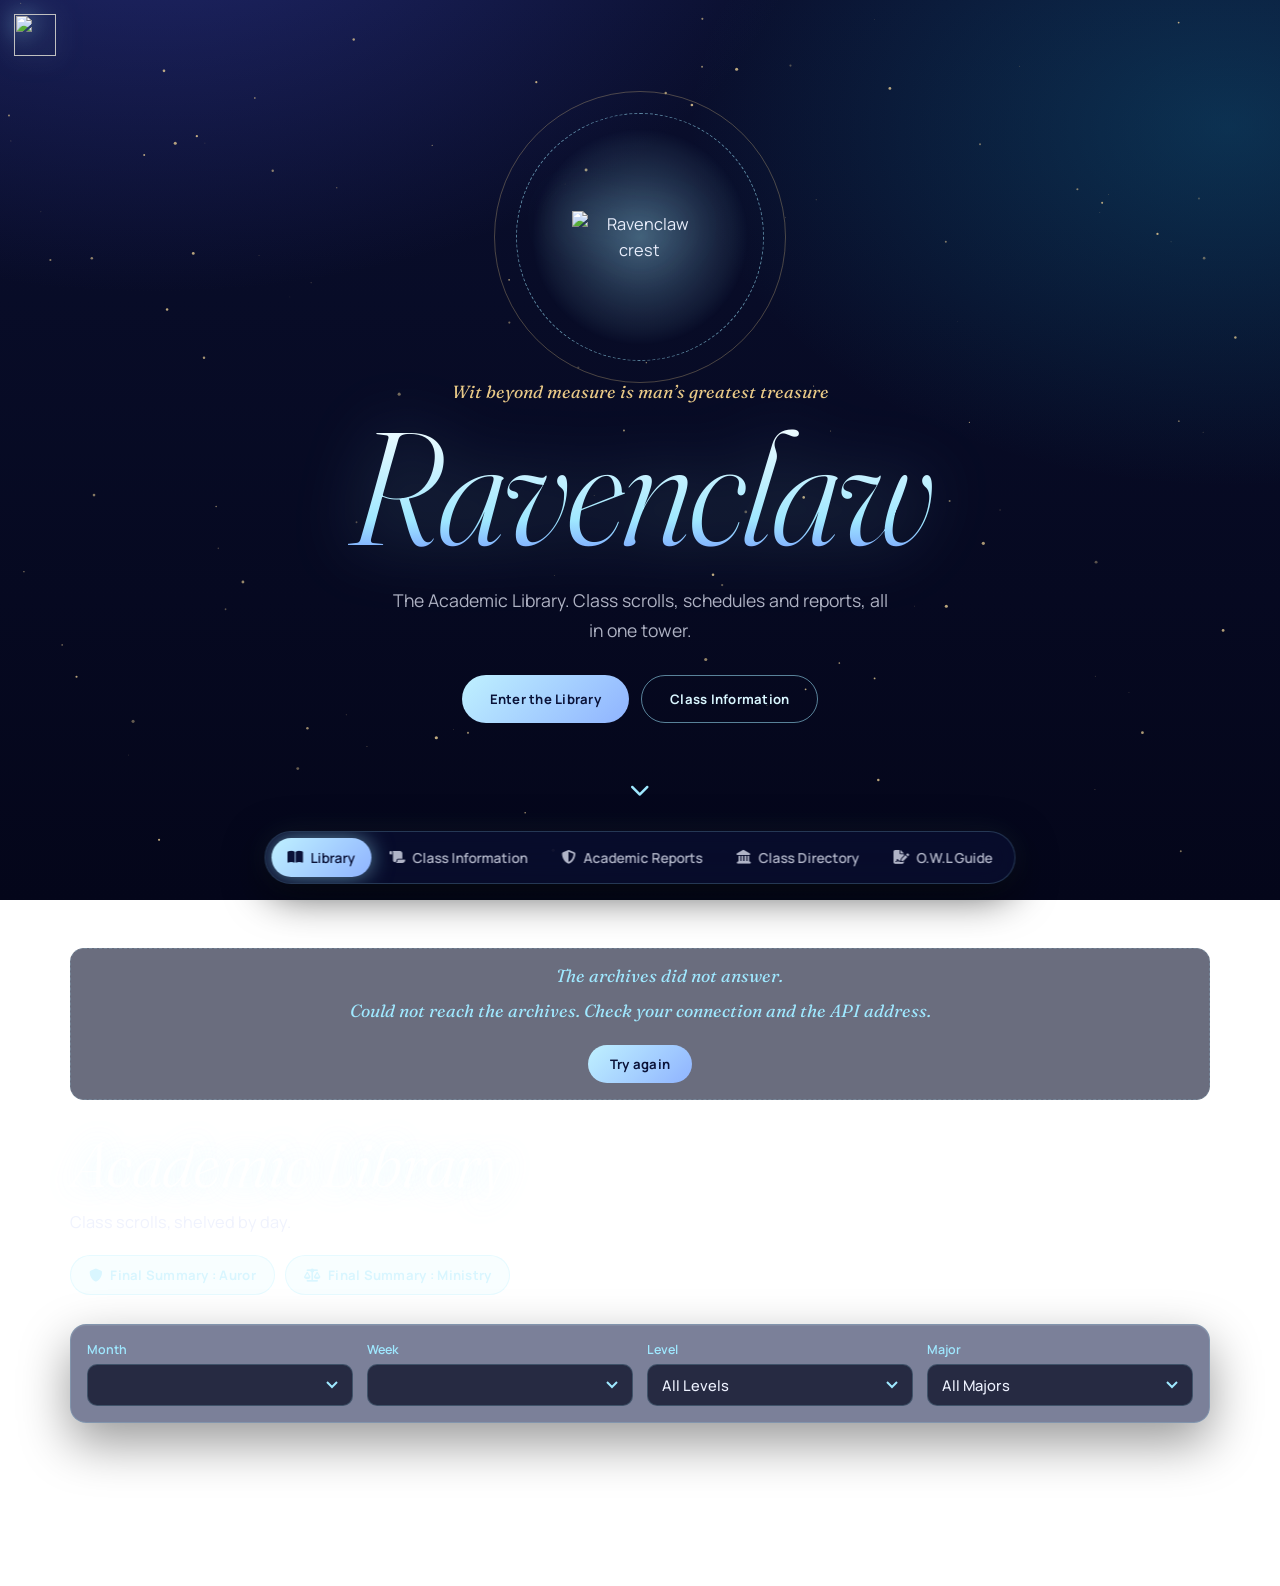
==== index.html @ c619c19a "Update index.html" ====
<!DOCTYPE html>
<html lang="en">
<head>
<meta charset="UTF-8">
<meta name="viewport" content="width=device-width, initial-scale=1.0">
<title>Library of Ravenclaw</title>
<meta name="theme-color" content="#04061a">
<meta name="description" content="Ravenclaw Library: class scrolls, schedules and reports.">
<meta property="og:title" content="House of Ravenclaw - Library">
<!-- PENGATURAN: ubah alamat API di sini saja -->
<script>window.RC_API = 'https://script.google.com/macros/s/AKfycbxINBMGGSDz7kAG4iLnKSU0fzS-g7C6Bv-JfxPbqi6_gJasm6wqLP3-kTgcNdGOKSqp7w/exec';</script>
<link rel="icon" href="https://lh3.googleusercontent.com/d/1eQXRQppRAoOD6T9FLiRMVJSaHZSZ1E-a=s64">
<link rel="preconnect" href="https://fonts.googleapis.com">
<link rel="preconnect" href="https://fonts.gstatic.com" crossorigin>
<link href="https://fonts.googleapis.com/css2?family=Fraunces:ital,opsz,wght@0,9..144,300;0,9..144,600;1,9..144,300;1,9..144,400;1,9..144,500&family=Manrope:wght@400;500;600;700&family=Barlow+Condensed:wght@500;600&display=swap" rel="stylesheet">
<link rel="stylesheet" href="https://cdnjs.cloudflare.com/ajax/libs/font-awesome/6.4.0/css/all.min.css">
<style>
:root{--bg-main:#0a1238;--bg-panel:#1b2766;--text-gold:#e9c987;--text-gold-light:#eef2ff;--text-light:rgba(233,238,252,.74);--bg-card-light:#cfd8ff;--status-normal:#e9c987;--status-replace-class:#8fb3ff;--status-assignment:#ffb35c;--status-canceled:#ff6b7f;--glow:#9fe8ff;--line:rgba(159,232,255,.2);--glass:rgba(16,24,70,.55)}
*{margin:0;padding:0;box-sizing:border-box}
html{overflow-x:clip}
body{font:400 1.02rem/1.65 Manrope,system-ui,sans-serif;color:#e9eefc;min-height:100vh;overflow-x:hidden;background:radial-gradient(1100px 700px at 12% -8%,rgba(70,80,210,.38),transparent 60%),radial-gradient(900px 600px at 96% 8%,rgba(20,150,190,.26),transparent 60%),linear-gradient(#0a0f2e,#04061a) fixed}
h1,h2,h3,h4{font-family:Fraunces,Georgia,serif;color:#fff;line-height:1.15}
:focus-visible{outline:2px solid var(--glow);outline-offset:3px}
.orb{display:none}
#stars{position:fixed;inset:0;width:100%;height:100%;z-index:0;pointer-events:none}
#sparks{position:fixed;inset:0;z-index:90;pointer-events:none}
/* dock navigasi melayang */
.hp-brand{position:fixed;top:14px;left:14px;z-index:60;display:block}
.hp-brand img{width:42px;height:42px;object-fit:contain;filter:drop-shadow(0 0 12px rgba(159,232,255,.7))}
.hp-brand span{display:none}
.nav-menu{position:fixed;left:50%;bottom:16px;transform:translateX(-50%);z-index:60;display:flex;gap:2px;padding:6px;max-width:calc(100vw - 20px);overflow-x:auto;scrollbar-width:none;border-radius:999px;background:rgba(10,16,52,.66);backdrop-filter:blur(18px);-webkit-backdrop-filter:blur(18px);border:1px solid var(--line);box-shadow:0 12px 40px rgba(0,0,0,.65),0 0 30px rgba(159,232,255,.08)}
.nav-menu::-webkit-scrollbar{display:none}
.nav-item{flex:0 0 auto;display:flex;align-items:center;gap:8px;padding:10px 16px;border:0;border-radius:999px;background:none;cursor:pointer;white-space:nowrap;font:600 .86rem Manrope,sans-serif;color:rgba(233,238,252,.75);transition:all .25s}
.nav-item:hover{color:#fff;background:rgba(159,232,255,.1)}
.nav-item.active{color:#0a1238;background:linear-gradient(135deg,#bff1ff,#8fb3ff);box-shadow:0 0 22px rgba(159,232,255,.55)}
@media(max-width:700px){.nav-item:not(.active) .nav-txt{display:none}.nav-item{padding:10px 14px}}
.main-content{position:relative;z-index:1;max-width:1180px;margin:0 auto;padding:3rem 1.25rem 8rem}
.section{display:none}
.section.active{display:block;animation:fadeIn .4s ease}
@keyframes fadeIn{from{opacity:0;transform:translateY(10px)}to{opacity:1;transform:none}}
.page-header{margin-bottom:1.8rem}
.page-header h2{font:italic 300 clamp(2.2rem,6vw,4rem) Fraunces,serif;letter-spacing:-.01em;text-shadow:0 0 30px rgba(159,232,255,.3)}
.page-sub{margin-top:.4rem;color:var(--text-light)}
.summary-actions{display:flex;gap:10px;flex-wrap:wrap;margin-top:1.2rem}
.glowing-btn,.btn-summary,.hp-btn{display:inline-flex;align-items:center;justify-content:center;gap:8px;border-radius:999px;font:700 .82rem Manrope,sans-serif;letter-spacing:.02em;text-decoration:none;cursor:pointer;transition:all .3s}
.glowing-btn{width:100%;margin-top:10px;padding:10px 18px;background:linear-gradient(135deg,#bff1ff,#8fb3ff);color:#0a1238;border:0}
.btn-summary{padding:10px 18px;background:rgba(159,232,255,.08);border:1px solid var(--line);color:#d9f6ff}
.btn-summary:hover,.hp-btn.line:hover{background:rgba(159,232,255,.2)}
.glowing-btn:hover,.btn-summary:hover,.hp-btn:hover{box-shadow:0 0 26px rgba(159,232,255,.5);transform:translateY(-2px)}
.glowing-btn:disabled{opacity:.6;cursor:wait}
/* kaca */
.filter-bar,.table-responsive,.content-box,.modal-card{background:var(--glass);backdrop-filter:blur(14px);-webkit-backdrop-filter:blur(14px);border:1px solid var(--line);border-radius:16px;box-shadow:0 20px 50px rgba(0,0,0,.4),inset 0 1px 0 rgba(255,255,255,.08)}
.filter-bar{display:flex;gap:14px;flex-wrap:wrap;padding:16px;margin-bottom:2.2rem}
.filter-group{display:flex;flex-direction:column;gap:6px;flex:1;min-width:140px}
.filter-label{font:600 .78rem Manrope,sans-serif;color:var(--glow)}
.filter-select{width:100%;padding:10px 36px 10px 14px;border-radius:10px;border:1px solid var(--line);background:rgba(4,8,30,.7) url("data:image/svg+xml,%3Csvg xmlns='http://www.w3.org/2000/svg' width='12' height='8' fill='none' stroke='%239fe8ff' stroke-width='2'%3E%3Cpath d='M1 1l5 5 5-5'/%3E%3C/svg%3E") no-repeat right 14px center;color:#eef2ff;font:500 .92rem Manrope,sans-serif;appearance:none;-webkit-appearance:none;cursor:pointer}
.filter-select:hover{border-color:var(--glow)}
.filter-select option{background:#0d1445}
/* perpustakaan: buku melayang 3D */
.shelf-group{margin-bottom:2.4rem}
.shelf-day-title{font:italic 300 clamp(2.6rem,9vw,5.4rem) Fraunces,serif;line-height:1;color:transparent;-webkit-text-stroke:1px rgba(159,232,255,.5);margin-bottom:-.15em}
.shelf-day-title i{display:none}
.shelf-row{display:flex;flex-wrap:wrap;gap:30px 44px;justify-content:center;perspective:1100px;padding:30px 10px 96px}
.wood-shelf{height:1px;background:linear-gradient(90deg,transparent,rgba(159,232,255,.6),transparent);box-shadow:0 0 26px 2px rgba(159,232,255,.25)}
.tome{position:relative;width:clamp(138px,40vw,162px);height:230px;transform-style:preserve-3d;animation:levit 5s ease-in-out infinite alternate}
.tome:nth-child(2n){animation-duration:6.2s;animation-delay:-1.7s}.tome:nth-child(3n){animation-delay:-3.2s}
@keyframes levit{to{transform:translateY(-14px)}}
.tome::after{content:'';position:absolute;left:6%;right:6%;bottom:-30px;height:16px;border-radius:50%;background:radial-gradient(ellipse,rgba(159,232,255,.5),transparent 70%);filter:blur(4px)}
.tome-in{position:absolute;inset:0;transform-style:preserve-3d;transform:rotateY(-28deg) rotateX(3deg);transition:transform .6s cubic-bezier(.2,.8,.2,1)}
.tome:hover .tome-in,.tome:focus-within .tome-in{transform:rotateY(-6deg) translateY(-8px)}
.face{position:absolute;backface-visibility:hidden}
.front{inset:0;transform:translateZ(17px);display:flex;flex-direction:column;justify-content:space-between;padding:18px 16px;border-radius:2px 8px 8px 2px;background:linear-gradient(115deg,rgba(255,255,255,.26),transparent 38%),linear-gradient(rgba(5,8,30,.28),rgba(5,8,30,.28)),var(--bg);box-shadow:inset 0 0 0 1px rgba(255,255,255,.2),0 0 40px rgba(159,232,255,.12)}
.spine{top:0;bottom:0;left:-17px;width:34px;transform:rotateY(-90deg);background:linear-gradient(rgba(5,8,30,.5),rgba(5,8,30,.5)),var(--bg);box-shadow:inset 0 14px 0 -11px #e9c987,inset 0 -14px 0 -11px #e9c987}
.back{inset:0;transform:translateZ(-17px) rotateY(180deg);background:linear-gradient(rgba(5,8,30,.6),rgba(5,8,30,.6)),var(--bg)}
.pages{top:4px;bottom:4px;right:-17px;width:34px;transform:rotateY(90deg);background:repeating-linear-gradient(0deg,#f4ecd8 0 2px,#d9cfb4 2px 3px)}
.book-icon{font-size:1.5rem;color:rgba(255,255,255,.9);text-shadow:0 2px 8px rgba(0,0,0,.5)}
.book-title{font:600 1.2rem/1.2 Fraunces,serif;color:#fff;text-shadow:0 2px 10px rgba(0,0,0,.55)}
.book-major{margin-top:6px;font:italic 400 .86rem Fraunces,serif;color:#f6e3b4}
.tome-act{position:absolute;left:50%;bottom:-66px;transform:translateX(-50%);width:100%}
.book-btn{display:flex;align-items:center;justify-content:center;gap:6px;padding:8px;border-radius:999px;border:1px solid rgba(233,201,135,.7);background:rgba(10,16,52,.7);color:#f6e3b4;font:700 .72rem Manrope,sans-serif;text-decoration:none;transition:.3s}
.book-btn:hover{background:#e9c987;color:#0a1238;box-shadow:0 0 22px rgba(233,201,135,.5)}
/* class info: papan keberangkatan peron 9¾ */
.board-head,.dep{display:grid;grid-template-columns:170px 1fr 150px 190px auto;gap:16px;align-items:center}
.board-head{padding:0 22px 8px;font:600 .8rem Manrope,sans-serif;color:var(--glow)}
.board .shelf-day-title{font:600 1.35rem 'Barlow Condensed',sans-serif;letter-spacing:.06em;color:var(--text-gold);-webkit-text-stroke:0;margin:18px 0 8px}
.dep{padding:16px 20px;margin-bottom:10px;border:1px solid var(--line);border-left:4px solid var(--st);border-radius:12px;background:linear-gradient(90deg,rgba(16,24,70,.75),rgba(10,16,48,.5));transition:all .3s}
.dep:hover{border-color:var(--st);box-shadow:0 0 30px rgba(159,232,255,.12);transform:translateX(4px)}
.dep-time{justify-self:start;padding:8px 12px;border-radius:6px;font:600 1.15rem 'Barlow Condensed',sans-serif;letter-spacing:.1em;color:#ffcf70;text-shadow:0 0 8px rgba(255,190,80,.6);background:linear-gradient(transparent 48%,rgba(0,0,0,.7) 50%,transparent 52%),#05070f;box-shadow:inset 0 0 0 1px #2a2412}
.dep-main b{display:block;font:600 1.35rem Fraunces,serif;color:#fff}
.dep-main small{color:var(--text-light)}
.dep-lvl{font:600 .78rem Manrope,sans-serif;color:#cfd8ff}
.dep-st{display:flex;align-items:center;gap:8px;font:600 .8rem Manrope,sans-serif;color:var(--st)}
.dep-st::before{content:'';width:9px;height:9px;border-radius:50%;background:var(--st);box-shadow:0 0 12px var(--st)}
.task-content{list-style:none;margin:8px 0 0;font-size:.9rem;color:rgba(233,238,252,.85)}
.task-content li{position:relative;padding-left:18px}
.task-content li::before{content:'✦';position:absolute;left:0;color:var(--text-gold)}
@media(max-width:860px){.board-head{display:none}.dep{grid-template-columns:1fr;gap:8px}}
/* rapor: amplop surat burung hantu */
.report-grid{display:grid;grid-template-columns:repeat(auto-fill,minmax(250px,1fr));gap:1.5rem}
.env{padding-top:84px;text-align:center;cursor:pointer}
.env-box{position:relative;height:168px;border-radius:8px;background:linear-gradient(#1f2f7c,#141f58);box-shadow:0 20px 40px rgba(0,0,0,.5)}
.env-letter{position:absolute;left:14px;right:14px;top:12px;bottom:14px;z-index:2;padding:14px 12px;border-radius:3px;background:linear-gradient(#fffdf5,#efe8d2);color:#1b2766;transition:transform .55s cubic-bezier(.2,.8,.2,1)}
.env-letter b{display:block;margin-bottom:10px;font:italic 500 1.05rem Fraunces,serif}
.env-letter i{display:block;height:4px;margin:7px 10px;border-radius:2px;background:rgba(27,39,102,.18)}
.env-front{position:absolute;inset:0;z-index:3;border-radius:8px;background:linear-gradient(#2a3d94,#1b2766);clip-path:polygon(0 0,50% 54%,100% 0,100% 100%,0 100%)}
.env-flap{position:absolute;left:0;right:0;top:0;height:58%;z-index:4;background:linear-gradient(#34499f,#243483);clip-path:polygon(0 0,100% 0,50% 100%);transform-origin:top;transition:transform .5s ease,z-index 0s .25s}
.env-seal{position:absolute;left:50%;top:58%;z-index:5;width:46px;height:46px;margin:-23px 0 0 -23px;display:grid;place-items:center;border-radius:50%;background:radial-gradient(circle at 35% 30%,#f6e3b4,#c8933f 60%,#8a5d1f);color:#3a2508;box-shadow:0 4px 12px rgba(0,0,0,.5);transition:all .35s}
.env:hover .env-flap,.env.open .env-flap{transform:rotateX(180deg);z-index:1}
.env:hover .env-letter,.env.open .env-letter{transform:translateY(-78px)}
.env:hover .env-seal,.env.open .env-seal{opacity:0;transform:scale(.5) rotate(25deg)}
.env-cap{margin-top:16px}
.env-cap small{display:block;font:600 .82rem Manrope,sans-serif;color:var(--text-gold)}
.env-cap b{font:italic 400 1.6rem Fraunces,serif;color:#fff}
/* direktori & panduan */
.table-responsive{overflow-x:auto;margin:1.5rem 0;-webkit-overflow-scrolling:touch}
.dir-table{width:100%;min-width:680px;border-collapse:collapse;text-align:left}
.dir-table th{padding:16px 18px;border-bottom:1px solid var(--line);white-space:nowrap;font:700 .78rem Manrope,sans-serif;color:var(--glow)}
.dir-table td{padding:14px 18px;border-bottom:1px solid rgba(159,232,255,.08);font-size:.92rem}
.dir-table tbody tr:hover{background:rgba(159,232,255,.06)}
.content-box{max-width:780px;margin:0 auto;padding:2.4rem 2.2rem;line-height:1.85;color:rgba(233,238,252,.92)}
.content-box h3{margin:2.4rem 0 .8rem;font:italic 500 1.7rem Fraunces,serif}
.content-box h3:first-child{margin-top:0}
.content-box h3:first-child+p::first-letter{float:left;padding:.04em .1em 0 0;font:italic 300 4rem/.8 Fraunces,serif;color:var(--glow)}
.content-box p{margin:.9rem 0}
.content-box ul,.content-box ol{margin:0 0 1.2rem;padding-left:1.4rem}
.content-box li{margin-bottom:.5rem}
.content-box em{color:#f6e3b4}
.content-box hr{border:0;border-top:1px dashed var(--line);margin:2rem 0}
.content-box .table-responsive{margin:1.2rem 0;box-shadow:none}
/* modal, loader, toast */
.modal-overlay{position:fixed;inset:0;z-index:1000;display:none;align-items:center;justify-content:center;padding:16px;overflow:auto;background:rgba(3,5,20,.8);backdrop-filter:blur(8px);-webkit-backdrop-filter:blur(8px)}
.modal-card{position:relative;width:100%;max-width:400px;padding:30px 26px;text-align:center;background:rgba(14,22,66,.92);box-shadow:0 0 60px rgba(159,232,255,.2);animation:fadeIn .35s ease}
.modal-card h3{margin-bottom:12px;font-size:1.6rem}
.modal-lock{margin-bottom:10px;font-size:2rem;color:var(--glow)}
.modal-note{margin-bottom:16px;font-size:.88rem;color:var(--text-light)}
.modal-input{width:100%;margin-bottom:12px;padding:11px 12px;border-radius:10px;border:1px solid var(--line);background:rgba(4,8,30,.7);color:#fff;text-align:center;font:500 16px Manrope,sans-serif}
.modal-ok{margin-bottom:8px;font-weight:700;color:#6df2b0}
.token-box{margin-bottom:12px;padding:12px;border:1px dashed var(--glow);border-radius:10px;background:rgba(159,232,255,.08);font:600 1.1rem 'Barlow Condensed',sans-serif;letter-spacing:.1em;word-break:break-all;user-select:all;color:var(--glow)}
.btn-close-modal{position:absolute;top:10px;right:12px;padding:6px;border:0;background:none;font-size:1.2rem;color:#fff;cursor:pointer}
.loading-screen{display:flex;flex-wrap:wrap;align-items:center;justify-content:center;gap:14px;margin-bottom:1.5rem;padding:16px 20px;text-align:center;border:1px dashed var(--line);border-radius:14px;background:rgba(8,12,40,.6)}
.loading-screen img{width:44px;animation:glow 2.4s ease-in-out infinite alternate}
.loading-screen p{font:italic 1.1rem Fraunces,serif;color:var(--glow)}
.load-err{flex-basis:100%;font:.8rem/1.5 monospace;word-break:break-word}
.toast{position:fixed;left:50%;bottom:88px;transform:translateX(-50%);z-index:2000;max-width:min(92vw,420px);padding:12px 18px;border:1px solid var(--line);border-radius:12px;background:#0c1448;box-shadow:0 0 30px rgba(159,232,255,.25);text-align:center}
@keyframes glow{from{filter:drop-shadow(0 0 6px rgba(159,232,255,.25))}to{filter:drop-shadow(0 0 22px rgba(159,232,255,.8))}}
/* hero */
.hp-hero{position:relative;z-index:1;min-height:100svh;display:flex;flex-direction:column;align-items:center;justify-content:center;text-align:center;padding:80px 20px 130px}
.hp-hero>*{animation:rise 1s cubic-bezier(.2,.7,.2,1) both}
.hp-hero>:nth-child(2){animation-delay:.12s}.hp-hero>:nth-child(3){animation-delay:.24s}.hp-hero>:nth-child(4){animation-delay:.36s}.hp-hero>:nth-child(5){animation-delay:.48s}
@keyframes rise{from{opacity:0;transform:translateY(26px)}to{opacity:1;transform:none}}
.halo{position:relative;display:grid;place-items:center;width:clamp(150px,28vmin,220px);aspect-ratio:1;margin-bottom:34px;border-radius:50%;background:radial-gradient(circle,rgba(159,232,255,.35),rgba(159,232,255,.06) 60%,transparent 70%)}
.halo::before,.halo::after{content:'';position:absolute;border-radius:50%}
.halo::before{inset:-14px;border:1px dashed rgba(159,232,255,.55);animation:spin 45s linear infinite}
.halo::after{inset:-36px;border:1px solid rgba(233,201,135,.3);animation:spin 70s linear infinite reverse}
@keyframes spin{to{transform:rotate(360deg)}}
.hp-crest{width:62%;filter:drop-shadow(0 0 24px rgba(159,232,255,.85))}
.hp-motto{margin-bottom:6px;font:italic 400 1.1rem Fraunces,serif;color:var(--text-gold)}
.hp-h{font-weight:300}
.hp-mega{font:italic 300 clamp(3.6rem,14vw,10rem)/1 Fraunces,serif;letter-spacing:-.02em;background:linear-gradient(#fff,#9fe8ff 70%,#6f8cff);-webkit-background-clip:text;background-clip:text;color:transparent;filter:drop-shadow(0 0 34px rgba(159,232,255,.35))}
.hp-tag{max-width:32rem;margin-top:18px;font-size:1.1rem;color:var(--text-light)}
.hp-cta{display:flex;flex-wrap:wrap;gap:12px;justify-content:center;margin-top:30px}
.hp-btn{padding:14px 28px}
.hp-btn.solid{background:linear-gradient(135deg,#bff1ff,#8fb3ff);color:#0a1238;border:0}
.hp-btn.line{background:transparent;color:#d9f6ff;border:1px solid rgba(159,232,255,.55)}
.hp-down{position:absolute;bottom:100px;font-size:20px;color:var(--glow);animation:hint 2s ease-in-out infinite!important}
@keyframes hint{0%,100%{transform:translateY(0)}50%{transform:translateY(8px)}}
.band{position:relative}.sk{display:none}
@media(prefers-reduced-motion:reduce){*{animation:none!important;transition:none!important}}
</style>
</head>
<body>
<canvas id="stars" aria-hidden="true"></canvas><canvas id="sparks" aria-hidden="true"></canvas>
<div class="orb a"></div><div class="orb b"></div>


<div id="passcode-modal" class="modal-overlay" role="dialog" aria-modal="true" aria-labelledby="modal-title">
<div class="modal-card">
<button type="button" class="btn-close-modal" onclick="closeModal()" aria-label="Close"><i class="fa-solid fa-xmark"></i></button>
<i class="fa-solid fa-lock modal-lock"></i>
<h3 id="modal-title">MAJOR</h3>

<div id="vault-view-1">
<p class="modal-note">Enter your username and 4-digit Vault Code to generate an authorization token.</p>
<input type="text" id="student-name" class="modal-input" placeholder="Your Username" autocomplete="off">
<input type="text" id="vault-code-input" class="modal-input" placeholder="4-Digit Vault Code" autocomplete="off" maxlength="4">
<button type="button" id="request-btn" class="glowing-btn" onclick="requestPasscode()"><i class="fa-solid fa-key"></i> Generate Passcode</button>
</div>

<div id="vault-view-2" style="display:none;">
<p class="modal-ok"><i class="fa-solid fa-circle-check"></i> Access Granted</p>
<p class="modal-note" style="margin-bottom:10px;">Your secured passcode:</p>
<div class="token-box" id="generated-passcode"></div>
<p class="modal-note">Copy the passcode above and paste it below to unlock.</p>
<input type="text" id="passcode-input" class="modal-input" placeholder="Paste Token Here..." autocomplete="off">
<button type="button" id="unlock-btn" class="glowing-btn" onclick="verifyPasscode()"><i class="fa-solid fa-unlock-keyhole"></i> Unlock Scroll</button>
</div>
</div>
</div>

<header class="hp-nav">
<a class="hp-brand" href="/" aria-label="House of Ravenclaw home"><img src="https://lh3.googleusercontent.com/d/1eQXRQppRAoOD6T9FLiRMVJSaHZSZ1E-a=w80" alt=""><span>HOUSE OF RAVENCLAW</span></a>
<nav class="nav-menu" aria-label="Library sections">
<button type="button" class="nav-item active" onclick="switchTab('library')"><i class="fa-solid fa-book-open"></i> <span class="nav-txt">Library</span></button>
<button type="button" class="nav-item" onclick="switchTab('classes')"><i class="fa-solid fa-scroll"></i> <span class="nav-txt">Class Information</span></button>
<button type="button" class="nav-item" onclick="switchTab('report')"><i class="fa-solid fa-shield-halved"></i> <span class="nav-txt">Academic Reports</span></button>
<button type="button" class="nav-item" onclick="switchTab('classguide')"><i class="fa-solid fa-landmark"></i> <span class="nav-txt">Class Directory</span></button>
<button type="button" class="nav-item" onclick="switchTab('owlguide')"><i class="fa-solid fa-file-signature"></i> <span class="nav-txt">O.W.L Guide</span></button>
</nav>
</header>

<div id="home-top">
<section class="hp-hero">
<span class="halo"><img class="hp-crest" src="https://lh3.googleusercontent.com/d/1itBW7VYne3TZcKNmiia7X2HxGn-LSD33=w512" alt="Ravenclaw crest"></span>
<p class="hp-motto">Wit beyond measure is man’s greatest treasure</p>
<h1 class="hp-h hp-mega">Ravenclaw</h1>
<p class="hp-tag">The Academic Library. Class scrolls, schedules and reports, all in one tower.</p>
<div class="hp-cta">
<button type="button" class="hp-btn solid" onclick="document.getElementById('lib-top').scrollIntoView({behavior:'smooth'})">Enter the Library</button>
<button type="button" class="hp-btn line" onclick="switchTab('classes')">Class Information</button>
</div>
<i class="fa-solid fa-chevron-down hp-down" aria-hidden="true"></i>
</section>
<div class="sk" aria-hidden="true"></div>
</div>
<div class="band">
<main class="main-content" id="lib-top">
<div id="loader" class="loading-screen">
<img src="https://lh3.googleusercontent.com/d/1itBW7VYne3TZcKNmiia7X2HxGn-LSD33=w128" alt="Ravenclaw crest">
<p id="loader-msg">Consulting the Archives...</p>
</div>

<!-- 1. LIBRARY -->
<section id="library" class="section active">
<div class="page-header">
<h2>Academic Library</h2>
<p class="page-sub">Class scrolls, shelved by day.</p>
<div class="summary-actions">
<button class="btn-summary" onclick="openModal('Auror')"><i class="fa-solid fa-shield"></i> Final Summary : Auror</button>
<button class="btn-summary" onclick="openModal('Ministry')"><i class="fa-solid fa-scale-balanced"></i> Final Summary : Ministry</button>
</div>
</div>
<div class="filter-bar">
<div class="filter-group"><span class="filter-label">Month</span><select id="lib-month" class="filter-select" onchange="filterLibrary()"></select></div>
<div class="filter-group"><span class="filter-label">Week</span><select id="lib-week" class="filter-select" onchange="filterLibrary()"></select></div>
<div class="filter-group"><span class="filter-label">Level</span>
<select id="lib-level" class="filter-select" onchange="filterLibrary()">
<option value="All">All Levels</option><option value="Beginner">Beginner</option><option value="Advanced">Advanced</option><option value="Extracurricular">Extracurricular</option>
</select>
</div>
<div class="filter-group"><span class="filter-label">Major</span>
<select id="lib-major" class="filter-select" onchange="filterLibrary()">
<option value="All">All Majors</option><option value="Auror">Auror</option><option value="Ministry">Ministry</option>
</select>
</div>
</div>
<div id="library-content" class="shelf-container"></div>
</section>

<section id="classes" class="section">
<div class="page-header">
<h2>Class Information</h2>
<p class="page-sub">Schedules, assignments and replacement classes.</p>
</div>
<div class="filter-bar">
<div class="filter-group"><span class="filter-label">Month</span><select id="cls-month" class="filter-select" onchange="filterClasses()"></select></div>
<div class="filter-group"><span class="filter-label">Week</span><select id="cls-week" class="filter-select" onchange="filterClasses()"></select></div>
<div class="filter-group"><span class="filter-label">Level</span>
<select id="cls-level" class="filter-select" onchange="filterClasses()">
<option value="All">All Levels</option><option value="Beginner">Beginner</option><option value="Advanced">Advanced</option><option value="Extracurricular">Extracurricular</option>
</select>
</div>
<div class="filter-group"><span class="filter-label">Major</span>
<select id="cls-major" class="filter-select" onchange="filterClasses()">
<option value="All">All Majors</option><option value="Auror">Auror</option><option value="Ministry">Ministry</option>
</select>
</div>
</div>
<div class="board-head"><span>Schedule</span><span>Subject</span><span>Level</span><span>Status</span><span></span></div><div id="classes-content" class="board"></div>
</section>

<section id="report" class="section">
<div class="page-header">
<h2>Academic Reports</h2>
<p class="page-sub">Your monthly academic scrolls.</p>
</div>
<div class="filter-bar">
<div class="filter-group"><span class="filter-label">Major</span><select id="rep-major" class="filter-select" onchange="filterReport()"></select></div>
<div class="filter-group"><span class="filter-label">Month</span><select id="rep-month" class="filter-select" onchange="filterReport()"></select></div>
<div class="filter-group"><span class="filter-label">Year</span><select id="rep-year" class="filter-select" onchange="filterReport()"></select></div>
</div>
<div id="report-content" class="report-grid"></div>
</section>

<section id="classguide" class="section">
<div class="page-header">
<h2>Class Directory</h2>
<p class="page-sub">Professors, classrooms, rules and deadlines.</p>
</div>
<div class="filter-bar">
<div class="filter-group"><span class="filter-label">Level</span><select id="gui-level" class="filter-select" onchange="filterClassGuide()"></select></div>
<div class="filter-group"><span class="filter-label">Subject</span><select id="gui-sub" class="filter-select" onchange="filterClassGuide()"></select></div>
</div>
<div class="table-responsive">
<table class="dir-table">
<thead><tr><th>Level</th><th>Subject</th><th>Professor</th><th style="text-align:center;">Class Room</th><th style="text-align:center;">Rules / Links</th><th>Late Tolerance</th><th>Final Deadline</th></tr></thead>
<tbody id="classguide-content"></tbody>
</table>
</div>
</section>

<section id="owlguide" class="section">
<div class="page-header">
<h2>O.W.L. Guide</h2>
<p class="page-sub">Panduan Ordinary Wizarding Level: peraturan, syarat, dan ketentuan ujian.</p>
</div>

<div class="content-box">
<h3>Tentang</h3>
<p><em>Ordinary Wizarding Level</em> adalah ujian kenaikan kelas yang ada di Hogwarts. <em>Ordinary Wizarding Level</em> biasanya dilakukan setiap satu bulan sekali, tepatnya pada akhir atau awal bulan baru. Ujian ini perlu diikuti oleh seluruh murid yang berada di bangku kelas 1 sampai dengan bangku kelas 6.</p>
<p>Apabila murid tidak mengikuti <em>Ordinary Wizarding Level</em>, maka murid yang bersangkutan tidak dapat naik ke kelas yang lebih tinggi. Oleh karena itu, pastikan kamu telah memahami seluruh ketentuan dan mempersiapkan kebutuhan yang diperlukan sebelum mengikuti ujian.</p>
<p>Bentuk soal yang terdapat dalam <em>Ordinary Wizarding Level</em> terdiri dari:</p>
<ul>
<li>Soal pilihan ganda yang dikerjakan sesuai dengan ketentuan kelas masing-masing.</li>
<li>Soal <em>essay</em> bagi murid yang mengambil peminatan.</li>
</ul>

<hr>

<h3>Peralatan Pendukung</h3>
<p>Sebelum kamu benar-benar mengikuti <em>Ordinary Wizarding Level</em>, mohon perhatikan dan siapkan beberapa kebutuhan pendukung berikut:</p>
<ul>
<li><em>Student Points</em>;</li>
<li>Tanda pengenal atau <em>Student ID Card</em>;</li>
<li>Perangkat yang digunakan untuk mengerjakan ujian;</li>
<li>Sinyal yang stabil;</li>
<li>Kuota internet yang mencukupi;</li>
<li>Baterai perangkat yang mencukupi;</li>
<li>Fisik dan mental;</li>
<li>Niat;</li>
<li>Fokus;</li>
<li>Dan kebutuhan pendukung lainnya.</li>
</ul>
<p>Pastikan seluruh kebutuhan tersebut telah disiapkan sebelum sesi ujian dimulai. Kendala yang disebabkan oleh kelalaian peserta, seperti kehabisan baterai atau tidak sengaja menutup lembar ujian, menjadi tanggung jawab peserta.</p>

<hr>

<h3>Waktu Pelaksanaan</h3>
<p><em>Ordinary Wizarding Level</em> akan diadakan dalam <strong>4 sesi</strong>. Kamu dibebaskan untuk memilih sesi mana pun, asal hanya mengikuti ujian <strong>satu kali</strong>.</p>
<p>Berikut adalah jadwal waktu 4 sesi <em>Ordinary Wizarding Level</em> yang dimaksud:</p>
<ol>
<li><strong>Sesi 1</strong> diadakan pukul 11:55 GMT +7.</li>
<li><strong>Sesi 2</strong> diadakan pukul 18:55 GMT +7.</li>
<li><strong>Sesi 3</strong> diadakan pukul 11:55 GMT +7.</li>
<li><strong>Sesi 4</strong> diadakan pukul 18:55 GMT +7.</li>
</ol>
<p>Setiap sesi memiliki waktu persiapan selama <strong>15 menit</strong> sebelum soal ujian diberikan. Waktu tersebut digunakan untuk melakukan pengumpulan <em>Student ID Card</em>, pemeriksaan peserta, masuk ke ruang ujian, serta pemberian arahan dan instruksi dari panitia.</p>
<p>Pada sekitar menit ke-10 atau ke-11, panitia akan mulai memberikan arahan dan instruksi. Kemudian, soal beserta kata sandi akan di-<em>drop</em> pada <strong>menit ke-15</strong>.</p>
<p>Setelah soal di-<em>drop</em>, peserta diberikan <strong>waktu toleransi selama 5 menit untuk membuka soal</strong>. Waktu toleransi tersebut dapat digunakan untuk membuka tautan, mengisi identitas, memasukkan kata sandi, dan mempersiapkan lembar ujian.</p>
<p><strong>Waktu toleransi 5 menit bukan merupakan tambahan waktu pengerjaan. Waktu pengerjaan baru mulai dihitung setelah kamu menekan tombol <em>Start</em>.</strong></p>

<hr>

<h3>Pembayaran</h3>
<p><em>Ordinary Wizarding Level</em> tidak diadakan secara cuma-cuma. Kamu perlu membayar <em>Student Points</em> yang kamu miliki kepada pihak bank sekolah sesuai dengan ketentuan berikut apabila ingin mengikuti <em>Ordinary Wizarding Level</em>:</p>
<ul>
<li>Kelas 1: 120 <em>Student Points</em>.</li>
<li>Kelas 2: 180 <em>Student Points</em>.</li>
<li>Kelas 3: 220 <em>Student Points</em>.</li>
<li>Kelas 4: 280 <em>Student Points</em>.</li>
<li>Kelas 5: 330 <em>Student Points</em>.</li>
<li>Kelas 6: 400 <em>Student Points</em>.</li>
<li>Setiap peminatan: 50 <em>Student Points</em>.</li>
</ul>
<p>Pembayaran <em>Student Points</em> dapat dilakukan kepada pihak asrama masing-masing karena pihak asrama yang akan menyetorkan keseluruhan <em>Student Points</em> murid asramanya kepada pihak bank sekolah.</p>
<p><strong>Khusus murid Ravenclaw</strong>, pembayaran <em>Student Points</em> dilakukan dengan ketentuan sebagai berikut:</p>
<ol>
<li>Pembayaran dibuka pada <strong>hari Rabu di pekan tenang</strong>.</li>
<li>Isi formulir <strong>bit.ly/PD-RV</strong> pada bagian <strong>Student Point Report</strong>.</li>
<li><em>Drop</em> bukti pengisian pada wadah yang telah disediakan.</li>
<li>Pengisian dan pengumpulan bukti dilakukan paling lambat <strong>hari Sabtu pukul 23.59 pada pekan tenang</strong>.</li>
</ol>
<p>Pastikan pembayaran dilakukan sesuai dengan waktu yang telah ditentukan agar data pembayaran dapat dicatat dan disetorkan oleh pihak asrama.</p>

<hr>

<h3>Lokasi & Alur Pelaksanaan</h3>
<p>Tahapan untuk mengikuti <em>Ordinary Wizarding Level</em> adalah sebagai berikut:</p>
<p><strong>1. <em>Follow</em> akun ujian</strong><br>
Silakan <em>follow</em> akun X <strong>@AH_Ujian</strong> untuk memperoleh informasi mengenai pelaksanaan dan sesi <em>Ordinary Wizarding Level</em>.</p>
<p><strong>2. Hadir pada sesi yang dipilih</strong><br>
Pastikan kamu telah siap sebelum sesi yang dipilih dimulai. Kamu hanya diperbolehkan mengikuti satu sesi.</p>
<p><strong>3. <em>Drop Student ID Card</em></strong><br>
Setelah sesi dimulai, panitia akan memberikan arahan mengenai pengumpulan <em>Student ID Card</em>. Segera lakukan <em>drop</em> tanda pengenal sesuai dengan instruksi yang diberikan.<br>
Waktu pengumpulan tanda pengenal adalah <strong>15 menit sejak sesi dimulai</strong>. Apabila terlambat mengumpulkan tanda pengenal, kamu tidak dapat masuk ke dalam ruang ujian.</p>
<p><strong>4. Tunggu undangan ke ruang ujian</strong><br>
Setelah melakukan <em>drop Student ID Card</em>, tunggu hingga panitia memeriksa data dan mengundang kamu ke dalam ruang ujian melalui <em>group direct message</em>.</p>
<p><strong>5. Perhatikan arahan panitia</strong><br>
Setelah berada di ruang ujian, perhatikan seluruh arahan dan instruksi yang diberikan oleh panitia.</p>
<p><strong>6. Terima soal dan kata sandi</strong><br>
Pada menit ke-15, panitia akan memberikan tautan soal Google Form beserta kata sandi yang diperlukan untuk mengakses lembar ujian.</p>
<p><strong>7. Buka soal</strong><br>
Setelah soal diberikan, kamu memiliki waktu toleransi selama <strong>5 menit</strong> untuk membuka tautan dan mempersiapkan lembar ujian. Gunakan waktu tersebut untuk membuka soal, mengisi identitas, dan memasukkan kata sandi. Serta siapkan penghitung waktu.</p>
<p><strong>8. Kerjakan soal sesuai ketentuan kelas</strong><br>
Kerjakan soal yang wajib dikerjakan sesuai dengan tingkat kelas kamu. Kamu tidak perlu mengerjakan soal yang tidak diwajibkan.</p>
<p><strong>9. Selesaikan dan periksa jawaban</strong><br>
Pastikan seluruh soal yang wajib telah dikerjakan. Bagi murid yang mengambil peminatan, kerjakan pula soal <em>essay</em> sesuai dengan ketentuan.</p>
<p><strong>10. Kirim jawaban</strong><br>
Setelah seluruh jawaban selesai diperiksa, tekan <strong>Submit My Answers</strong>.<br>
Disarankan untuk tidak menunggu hingga batas waktu berakhir. Usahakan jawaban telah dikirim dengan waktu cadangan untuk mengantisipasi kemungkinan kendala teknis.</p>
<p><strong>11. Konfirmasi kepada panitia</strong><br>
Setelah melakukan <em>submit</em>, tanyakan kepada panitia apakah jawaban kamu telah diterima.<br>
Apabila sudah dikonfirmasi, kamu diperbolehkan meninggalkan ruang ujian (<em>left group</em>).</p>

<hr>

<h3>Jumlah Soal</h3>
<p>Jumlah soal yang terdapat dalam <em>Ordinary Wizarding Level</em> adalah <strong>33 soal pilihan ganda</strong> dan soal <em>essay</em> sesuai dengan peminatan yang diambil.</p>
<p>Namun, kamu hanya perlu mengerjakan soal sesuai dengan ketentuan kelas masing-masing.</p>

<div class="table-responsive">
<table class="dir-table">
<thead>
<tr>
<th>Kelas</th>
<th>Ketentuan Soal</th>
<th style="text-align: right;">Total</th>
</tr>
</thead>
<tbody>
<tr>
<td>1</td>
<td>Seluruh mata pelajaran nomor 1 dan 2 + soal <em>Quidditch</em> nomor 1, 2, dan 3</td>
<td style="text-align: right;">15</td>
</tr>
<tr>
<td>2</td>
<td>Seluruh mata pelajaran nomor 1, 2, dan 3 + soal <em>Quidditch</em> nomor 1 dan 2</td>
<td style="text-align: right;">20</td>
</tr>
<tr>
<td>3</td>
<td>Seluruh mata pelajaran nomor 1, 2, 3, dan 4 + soal <em>Quidditch</em> nomor 1</td>
<td style="text-align: right;">25</td>
</tr>
<tr>
<td>4</td>
<td>Seluruh mata pelajaran nomor 1, 2, 3, 4, dan 5</td>
<td style="text-align: right;">30</td>
</tr>
<tr>
<td>5</td>
<td>Seluruh mata pelajaran nomor 1, 2, 3, 4, dan 5 + 1 soal <em>essay</em></td>
<td style="text-align: right;">31</td>
</tr>
<tr>
<td>6</td>
<td>Seluruh mata pelajaran nomor 1, 2, 3, 4, dan 5 + 2 soal <em>essay</em></td>
<td style="text-align: right;">32</td>
</tr>
</tbody>
</table>
</div>

<p>Apabila mengambil peminatan, jumlah soal <em>essay</em> yang perlu dikerjakan menyesuaikan dengan jumlah peminatan yang diambil.</p>
<p><strong>Kerjakan hanya soal yang diwajibkan untuk kelas kamu.</strong></p>

<hr>

<h3>Waktu Pengerjaan</h3>
<p>Waktu pengerjaan <em>Ordinary Wizarding Level</em> mulai dihitung setelah kamu menekan tombol <strong>Start</strong>.</p>
<p>Ketentuan durasi pengerjaan berdasarkan kelas adalah:</p>

<div class="table-responsive">
<table class="dir-table">
<thead>
<tr>
<th>Kelas</th>
<th style="text-align: right;">Durasi (Menit)</th>
</tr>
</thead>
<tbody>
<tr><td>1</td><td style="text-align: right;">30</td></tr>
<tr><td>2</td><td style="text-align: right;">40</td></tr>
<tr><td>3</td><td style="text-align: right;">50</td></tr>
<tr><td>4</td><td style="text-align: right;">60</td></tr>
<tr><td>5</td><td style="text-align: right;">70</td></tr>
<tr><td>6</td><td style="text-align: right;">85</td></tr>
</tbody>
</table>
</div>

<p>Apabila mengambil peminatan, kamu akan mendapatkan waktu pengerjaan tambahan dengan ketentuan:</p>

<div class="table-responsive">
<table class="dir-table">
<thead>
<tr>
<th>Jumlah Peminatan</th>
<th style="text-align: right;">Durasi Tambahan (Menit)</th>
</tr>
</thead>
<tbody>
<tr><td>1</td><td style="text-align: right;">5</td></tr>
<tr><td>2</td><td style="text-align: right;">10</td></tr>
<tr><td>3</td><td style="text-align: right;">15</td></tr>
</tbody>
</table>
</div>

<p>Sebagai contoh, murid kelas 4 yang mengambil dua peminatan akan memperoleh waktu pengerjaan selama <strong>70 menit</strong>.</p>
<p><strong>Perlu diperhatikan:</strong> waktu toleransi 5 menit untuk membuka soal tidak termasuk ke dalam durasi pengerjaan di atas. Durasi pengerjaan baru berjalan setelah kamu menekan <strong>Start</strong>.</p>

<hr>

<h3>Ketentuan Tambahan</h3>
<ul>
<li>Apabila kamu akan memakai <strong>Velvet Key</strong>, harap melampirkan bukti kepemilikan sertifikat secara bersamaan saat melakukan pengumpulan <em>Student ID Card</em>.</li>
<li>Murid kelas 5 dan 6 yang mengambil peminatan harap menghubungi panitia bertugas melalui akun ujian untuk meminta <em>essay</em> setelah selesai melaksanakan ujian pilihan ganda.</li>
<li>Dilarang mengerjakan <em>Ordinary Wizarding Level</em> lebih dari satu kali tanpa mendapatkan izin dari panitia ujian.</li>
<li>Apabila terjadi <em>error</em> pada soal atau sistem ujian, segera laporkan kepada panitia melalui <em>direct message</em>. <strong>Jangan langsung mengulang ujian.</strong></li>
<li>Apabila masalah terjadi karena kesalahan atau kelalaian peserta, peserta tidak diperbolehkan mengulang ujian.</li>
<li>Permasalahan yang berasal dari pihak peserta meliputi:
<ul>
<li>Habisnya baterai ponsel atau komputer;</li>
<li>Tidak sengaja menutup lembar soal;</li>
<li>Kendala pada perangkat yang digunakan;</li>
<li>Dan hal lain yang disebabkan oleh kelalaian peserta.</li>
</ul>
</li>
<li>Dilarang mengerjakan <em>Ordinary Wizarding Level</em> milik orang lain.</li>
<li>Dilarang menyebarkan soal ujian kepada orang lain.</li>
<li>Dilarang menyebarkan jawaban ujian kepada orang lain.</li>
<li>Dilarang memberikan bantuan kepada peserta lain dengan cara yang melanggar ketentuan ujian.</li>
<li>Setiap pelanggaran yang berhubungan dengan ujian kenaikan kelas akan mendapatkan sanksi sesuai dengan bobot pelanggaran.</li>
</ul>
<p>Peserta yang mengerjakan <em>Ordinary Wizarding Level</em> lebih dari satu kali tanpa sepengetahuan atau izin panitia dapat dinyatakan <strong>tidak lulus</strong> dan dikenakan penarikan sebesar <strong>50% dari total <em>Student Points</em></strong>.</p>

<hr>

<p style="font-style: italic; opacity: 0.6; font-size: 0.8rem; text-align: left;">Source of Information<br>This guide has been adapted and compiled from the information provided on the official school website.</p>

</div>
</section>
</main>
</div>

<script>
let db = {};
let currentTargetSummary = "";
let currentSummaryLink = "";
let currentSummaryMonth = "";
let expectedToken = "";

const baseSchedule = [
{ level: 'Beginner', major: 'Auror', subject: 'Charm', prof: 'Prof. Euredian Edenknight', day: 'Monday', time: '19.45-20.45' },
{ level: 'Advanced', major: 'Auror', subject: 'Charm', prof: 'Prof. Souta Aoki', day: 'Monday', time: '19.45-20.45' },
{ level: 'Beginner', major: 'Auror', subject: 'Potion', prof: 'Prof. Yasmine Dunford', day: 'Tuesday', time: '18.25-19.25' },
{ level: 'Advanced', major: 'Auror', subject: 'Potion', prof: 'Prof. Benedictus Gaunt', day: 'Tuesday', time: '18.25-19.25' },
{ level: 'Beginner', major: 'Auror', subject: 'Arithmancy', prof: 'Prof. Sasleigha Alvéron', day: 'Thursday', time: '18.25-19.25' },
{ level: 'Advanced', major: 'Auror', subject: 'Arithmancy', prof: 'Prof. Luna Everard', day: 'Thursday', time: '18.25-19.25' },
{ level: 'Beginner', major: 'Auror', subject: 'Transfiguration', prof: 'Prof. Eufrasia Edenknight', day: 'Friday', time: '18.25-19.25' },
{ level: 'Advanced', major: 'Auror', subject: 'Transfiguration', prof: 'Ms. Hasie Hastari', day: 'Friday', time: '18.25-19.25' },
{ level: 'Beginner', major: 'Auror', subject: 'Defence Against the Dark Arts', prof: 'Ms. Lucelia Moonverly', day: 'Saturday', time: '18.25-19.25' },
{ level: 'Advanced', major: 'Auror', subject: 'Defence Against the Dark Arts', prof: 'Prof. Arghamount Clark', day: 'Saturday', time: '18.25-19.25' },
{ level: 'Beginner', major: 'Auror', subject: 'Herbology', prof: 'Prof. Madelief Goossens', day: 'Saturday', time: '19.45-20.45' },
{ level: 'Advanced', major: 'Auror', subject: 'Herbology', prof: 'Chief Christian Grey', day: 'Saturday', time: '19.45-20.45' },
{ level: 'Beginner', major: 'Ministry', subject: 'Astronomy', prof: 'Prof. Noah Dacre', day: 'Monday', time: '18.25-19.25' },
{ level: 'Advanced', major: 'Ministry', subject: 'Astronomy', prof: 'Prof. Aodhan Wynndale', day: 'Monday', time: '18.25-19.25' },
{ level: 'Beginner', major: 'Ministry', subject: 'Divination', prof: 'Prof. Hyacinth Hargreaves', day: 'Tuesday', time: '19.45-20.45' },
{ level: 'Advanced', major: 'Ministry', subject: 'Divination', prof: 'Prof. Heron Forthwood', day: 'Tuesday', time: '19.45-20.45' },
{ level: 'Beginner', major: 'Ministry', subject: 'Care of Magical Creatures', prof: 'Mr. Timothy Gallio', day: 'Wednesday', time: '18.25-19.25' },
{ level: 'Advanced', major: 'Ministry', subject: 'Care of Magical Creatures', prof: 'Prof. Cathalina Adler', day: 'Wednesday', time: '18.25-19.25' },
{ level: 'Beginner', major: 'Ministry', subject: 'Ancient Rune', prof: 'Prof. Takahashi Kairi', day: 'Wednesday', time: '19.45-20.45' },
{ level: 'Advanced', major: 'Ministry', subject: 'Ancient Rune', prof: 'Prof. Elara Moonverly', day: 'Wednesday', time: '19.45-20.45' },
{ level: 'Beginner', major: 'Ministry', subject: 'Muggle Studies', prof: 'Prof. Eight Rutherford', day: 'Thursday', time: '19.45-20.45' },
{ level: 'Advanced', major: 'Ministry', subject: 'Muggle Studies', prof: 'Prof. Eight Rutherford', day: 'Thursday', time: '19.45-20.45' },
{ level: 'Beginner', major: 'Ministry', subject: 'History of Magic', prof: 'Prof. Ianthe Atreides', day: 'Friday', time: '19.45-20.45' },
{ level: 'Advanced', major: 'Ministry', subject: 'History of Magic', prof: 'Prof. Alyssa Solnicki', day: 'Friday', time: '19.45-20.45' },
{ level: 'Extracurricular', major: 'Extracurricular', subject: 'Quidditch', prof: 'Prof. Kairo Everleight', day: 'Sunday', time: '15.00-16.00' }
];

function getStatusInfo(statusText) {
let s = (statusText || "Scheduled (Normal)").trim();
if (s === "") s = "Scheduled (Normal)";
let color = 'var(--text-gold)';
let icon = 'fa-square-check';
let formattedText = s;
let lowerS = s.toLowerCase();
if (lowerS.includes('canceled') || lowerS.includes('free class')) { color = 'var(--status-canceled)'; icon = 'fa-xmark-circle'; formattedText = 'Canceled (Free Class)'; }
else if (lowerS.includes('assignment') || lowerS.includes('tugas')) { color = 'var(--status-assignment)'; icon = 'fa-pen-to-square'; formattedText = 'Replacement Assignment'; }
else if (lowerS.includes('replacement class') || lowerS.includes('ganti')) { color = 'var(--status-replace-class)'; icon = 'fa-clock-rotate-left'; formattedText = 'Replacement Class'; }
else { color = 'var(--status-normal)'; icon = 'fa-square-check'; formattedText = 'Scheduled (Normal)'; }
return { color, icon, formattedText };
}

function isQuidditchWeek(weekStr) {
let w = weekStr.toLowerCase();
return w.includes('1') || w.includes('one') || w.includes('first') || w.includes('2') || w.includes('two') || w.includes('second');
}
function openModal(major) {
if (!liveLoaded) { alert("The archives are still syncing. Try again in a moment."); return; }
const fMonth = document.getElementById('lib-month').value;
if (fMonth === "All") {
alert("Please select a specific Month from the filter first to access the Final Summary.");
return;
}

const summaryRecord = db.finalSummaries.slice(1).find(row =>
row[0] && row[1] &&
row[0].trim().toLowerCase() === fMonth.toLowerCase() &&
row[1].trim().toLowerCase() === major.toLowerCase()
);

if (!summaryRecord) {
alert(`No Final Summary available for ${major} in ${fMonth}.`);
return;
}

const status = (summaryRecord[3] || "").trim().toLowerCase();
if (status !== "approved" && status !== "acc") {
alert(`The Final Summary for ${major} in ${fMonth} is currently: ${summaryRecord[3] || 'Pending'}.`);
return;
}

currentSummaryLink = summaryRecord[2].trim();
currentTargetSummary = major;
currentSummaryMonth = fMonth;

expectedToken = (summaryRecord[5] || "").trim();

document.getElementById('modal-title').innerText = `MAJOR: ${major.toUpperCase()}`;
document.getElementById('student-name').value = "";
document.getElementById('vault-code-input').value = "";
document.getElementById('passcode-input').value = "";
document.getElementById('vault-view-1').style.display = "block";
document.getElementById('vault-view-2').style.display = "none";
document.getElementById('passcode-modal').style.display = "flex";
document.getElementById('student-name').focus();
}

function closeModal() { document.getElementById('passcode-modal').style.display = "none"; }

function requestPasscode() {
const studentName = document.getElementById('student-name').value.trim();
const vaultCode = document.getElementById('vault-code-input').value.trim();

if (!studentName) { alert("Please enter your Username."); return; }
if (!vaultCode) { alert("Please enter your 4-Digit Vault Code."); return; }

const isValidVault = db.masterData.slice(1).some(row => {
return row[1] && row[1].toString().trim() === vaultCode;
});

if (!isValidVault) {
alert("Invalid Vault Code! Please check your 4-digit vault code.");
return;
}

const btn = document.getElementById('request-btn');
btn.innerHTML = '<i class="fa-solid fa-spinner fa-spin"></i> Generating...';
btn.disabled = true;

callApi('logAccess', { name: studentName, major: currentTargetSummary, month: currentSummaryMonth, status: "Token Requested (Vault: " + vaultCode + ")" })
.then(function(res) {
if (!res || !res.success) throw new Error((res && res.error) || 'The request could not be recorded.');
btn.innerHTML = '<i class="fa-solid fa-key"></i> Generate Passcode';
btn.disabled = false;
document.getElementById('vault-view-1').style.display = "none";
document.getElementById('generated-passcode').innerText = expectedToken;
document.getElementById('vault-view-2').style.display = "block";
document.getElementById('passcode-input').focus();
})
.catch(function(err) {
btn.innerHTML = '<i class="fa-solid fa-key"></i> Generate Passcode';
btn.disabled = false;
alert('Could not record your request: ' + (err && err.message ? err.message : err));
});
}

function verifyPasscode() {
const inputVal = document.getElementById('passcode-input').value.trim();
const btn = document.getElementById('unlock-btn');

if (!inputVal) { alert("Please paste the authorization token."); return; }

let isSuccess = false;
if (expectedToken !== "" && inputVal === expectedToken) { isSuccess = true; }

if (isSuccess) {
btn.innerHTML = '<i class="fa-solid fa-spinner fa-spin"></i> Unlocking...';
setTimeout(() => {
window.open(currentSummaryLink, '_blank');
closeModal();
btn.innerHTML = '<i class="fa-solid fa-unlock-keyhole"></i> Unlock Scroll';
}, 800);
} else {
alert("Invalid Token! Please copy the exact passcode provided above.");
document.getElementById('passcode-input').value = "";
document.getElementById('passcode-input').focus();
}
}

function getMajor(subjectStr) {
let s = subjectStr.toLowerCase();
if (s.includes('charm') || s.includes('potion') || s.includes('arithmancy') || s.includes('transfiguration') || s.includes('defence') || s.includes('dark arts') || s.includes('herbolog')) return 'Auror';
if (s.includes('astronomy') || s.includes('divination') || s.includes('care of magical') || s.includes('ancient rune') || s.includes('muggle') || s.includes('history of magic')) return 'Ministry';
if (s.includes('quidditch') || s.includes('ekstra') || s.includes('extra')) return 'Extracurricular';
return 'Other';
}

function getLevel(subjectStr) {
let s = subjectStr.toLowerCase();
if (s.includes('advanced')) return 'Advanced';
if (s.includes('beginner')) return 'Beginner';
if (s.includes('quidditch') || s.includes('ekstra') || s.includes('extra')) return 'Extracurricular';
return 'All';
}

function getDaySchedule(subjectStr) {
let s = subjectStr.toLowerCase();
if (s.includes('charm') || s.includes('astronomy')) return 'Monday';
if (s.includes('potion') || s.includes('divination')) return 'Tuesday';
if (s.includes('care of magical') || s.includes('ancient rune')) return 'Wednesday';
if (s.includes('arithmancy') || s.includes('muggle')) return 'Thursday';
if (s.includes('transfiguration') || s.includes('history of magic')) return 'Friday';
if (s.includes('defence') || s.includes('dark arts') || s.includes('herbolog')) return 'Saturday';
if (s.includes('quidditch')) return 'Sunday';
return 'Unscheduled';
}

function getBookCoverStyle(subjectStr) {
let s = subjectStr.toLowerCase();
let icon = 'fa-book';
let bg = 'linear-gradient(135deg, var(--bg-panel), var(--bg-main))';
if (s.includes('charm')) { icon = 'fa-wand-magic-sparkles'; bg = 'linear-gradient(135deg, #b71540, #0c2461)'; }
else if (s.includes('potion')) { icon = 'fa-flask'; bg = 'linear-gradient(135deg, #079992, #0a3d62)'; }
else if (s.includes('arithmancy')) { icon = 'fa-calculator'; bg = 'linear-gradient(135deg, #3c6382, #0a3d62)'; }
else if (s.includes('transfiguration')) { icon = 'fa-cat'; bg = 'linear-gradient(135deg, #e58e26, #b71540)'; }
else if (s.includes('defence') || s.includes('dark')) { icon = 'fa-khanda'; bg = 'linear-gradient(135deg, #303952, #1e272e)'; }
else if (s.includes('herbolog')) { icon = 'fa-leaf'; bg = 'linear-gradient(135deg, #78e08f, #079992)'; }
else if (s.includes('astronomy')) { icon = 'fa-meteor'; bg = 'linear-gradient(135deg, #1e3799, #0c2461)'; }
else if (s.includes('divination')) { icon = 'fa-eye'; bg = 'linear-gradient(135deg, #82ccdd, #60a3bc)'; }
else if (s.includes('care of magical')) { icon = 'fa-dragon'; bg = 'linear-gradient(135deg, #fa983a, #e55039)'; }
else if (s.includes('ancient rune')) { icon = 'fa-gem'; bg = 'linear-gradient(135deg, #b8e994, #78e08f)'; }
else if (s.includes('muggle')) { icon = 'fa-car'; bg = 'linear-gradient(135deg, #f8c291, #e55039)'; }
else if (s.includes('history')) { icon = 'fa-hourglass-half'; bg = 'linear-gradient(135deg, #fad390, #e58e26)'; }
else if (s.includes('quidditch')) { icon = 'fa-broom'; bg = 'linear-gradient(135deg, #f6b93b, #e55039)'; }
return { icon, bg };
}
function extractLinkAndName(rawText) {
if (!rawText) return { name: "", url: "" };
let text = rawText.toString().trim();

// Regex untuk mencocokkan URL dengan/tanpa http, www, domain (x.com, twitter.com, t.me, dll), atau @username
let urlRegex = /(https?:\/\/[^\s]+|www\.[^\s]+|(?:[a-zA-Z0-9-]+\.)+(?:com|org|net|edu|gov|io|me|co|ly|app|site|online|tech|xyz|info)(?:\/[^\s]*)?|@[a-zA-Z0-9_]+)/gi;
let matches = text.match(urlRegex);

if (matches && matches.length > 0) {
let rawUrl = matches[0];
let hrefUrl = rawUrl;
if (rawUrl.startsWith('@')) {
hrefUrl = 'https://x.com/' + rawUrl.substring(1);
} else if (!hrefUrl.startsWith('http://') && !hrefUrl.startsWith('https://')) {
hrefUrl = 'https://' + hrefUrl;
}

let name = text.replace(rawUrl, '').trim();
name = name.replace(/^[-–—:\s]+|[-–—:\s]+$/g, '').trim();
if (!name) name = rawUrl;
return { name: name, url: hrefUrl };
}

return { name: text, url: "" };
}

function extractAndRenderButton(text, btnLabel, iconClass, extraStyle = "") {
if (!text) return '';
let extracted = extractLinkAndName(text);
if (extracted.url) {
return `<a href="${extracted.url}" target="_blank" class="glowing-btn" style="${extraStyle}" onclick="event.stopPropagation();"><i class="fa-solid ${iconClass}"></i> ${btnLabel}</a>`;
}
return `<span style="font-size:0.85rem; color:var(--text-gold-light); opacity:0.6; font-style:italic;">${extracted.name}</span>`;
}

function formatTaskContent(text) {
if (!text) return '';
let urlRegex = /(https?:\/\/[^\s]+|www\.[^\s]+|(?:[a-zA-Z0-9-]+\.)+(?:com|org|net|edu|gov|io|me|co|ly)(?:\/[^\s]*)?)/gi;
let linkedText = text.toString().replace(urlRegex, function(url) {
let href = url.startsWith('http') ? url : 'https://' + url;
return `<a href="${href}" target="_blank" style="color: var(--status-replace-class); text-decoration: none; border-bottom: 1px dashed var(--status-replace-class); font-weight: 500; transition: 0.3s;">[Open Link <i class="fa-solid fa-arrow-up-right-from-square" style="font-size:0.7rem;"></i>]</a>`;
});
return `<ul class="task-content"><li>${linkedText}</li></ul>`;
}

function autoSelectCurrentDateFilters() {
const today = new Date();
const currentMonth = today.toLocaleString('en-US', { month: 'long' });
const weekNum = Math.ceil(today.getDate() / 7);
const weekSynonyms = [weekNum.toString(), `week ${weekNum}`, `${weekNum} week`];

['lib-month', 'cls-month'].forEach(id => {
const sel = document.getElementById(id);
if(sel) { for(let opt of sel.options) { if(opt.value.toLowerCase().includes(currentMonth.toLowerCase())) { sel.value = opt.value; break; } } }
});
['lib-week', 'cls-week'].forEach(id => {
const sel = document.getElementById(id);
if(sel) { for(let opt of sel.options) { let text = opt.value.toLowerCase(); if(weekSynonyms.some(syn => text.includes(syn))) { sel.value = opt.value; break; } } }
});
}

function switchTab(tabId) {
document.querySelectorAll('.nav-item').forEach(el => el.classList.remove('active'));
document.querySelectorAll('.section').forEach(el => el.classList.remove('active'));
document.querySelectorAll(`[onclick="switchTab('${tabId}')"]`).forEach(el => el.classList.add('active'));
document.getElementById(tabId).classList.add('active');
window.scrollTo({ top: 0 });
document.getElementById('home-top').style.display = tabId === 'library' ? '' : 'none';
}

function getCombinedUnique(data1, col1, data2, col2) {
let s = new Set();
data1.forEach(r => { if(r[col1]) s.add(r[col1].trim()); });
data2.forEach(r => { if(r[col2]) s.add(r[col2].trim()); });
return Array.from(s).filter(Boolean);
}

function populateStaticDropdown(selectId, arr) {
const select = document.getElementById(selectId);
if(!select) return;
select.innerHTML = `<option value="All">All ${selectId.includes('month')?'Months':'Weeks'}</option>`;
arr.forEach(val => { select.innerHTML += `<option value="${val}">${val}</option>`; });
}

function populateDropdown(data, colIndex, selectId, defaultText) {
const select = document.getElementById(selectId);
if(!select) return;
let uniqueValues = new Set();
data.forEach(row => { if(row[colIndex]) uniqueValues.add(row[colIndex].trim()); });
select.innerHTML = `<option value="All">${defaultText}</option>`;
Array.from(uniqueValues).filter(Boolean).forEach(val => { select.innerHTML += `<option value="${val}">${val}</option>`; });
}

function toast(msg) {
const t = document.createElement('div');
t.className = 'toast'; t.setAttribute('role', 'alert'); t.textContent = String(msg);
document.body.appendChild(t);
setTimeout(function() { t.remove(); }, 4500);
}
window.alert = toast;

function showLoadError(msg) {
const l = document.getElementById('loader');
l.style.display = 'flex';
l.innerHTML = '<img src="https://lh3.googleusercontent.com/d/1itBW7VYne3TZcKNmiia7X2HxGn-LSD33=w256" alt=""><p>The archives did not answer.</p><p class="load-err"></p><button type="button" class="glowing-btn" style="width:auto;padding:10px 22px;" onclick="location.reload()">Try again</button>';
l.querySelector('.load-err').textContent = String(msg || 'Unknown error');
}
const CACHE_KEY = 'rc:library:v1';
const FILTER_IDS = ['lib-month', 'lib-week', 'lib-level', 'lib-major', 'cls-month', 'cls-week', 'cls-level', 'cls-major', 'rep-major', 'rep-month', 'rep-year', 'gui-level', 'gui-sub'];
let liveLoaded = false;
let applied = false;

async function callApi(action, params) {
const qs = new URLSearchParams(Object.assign({ action: action }, params || {})).toString();
const ctl = new AbortController();
const timer = setTimeout(function() { ctl.abort(); }, 30000);
let res;
try { res = await fetch(window.RC_API + '?' + qs, { signal: ctl.signal }); }
catch (e) { throw new Error(e && e.name === 'AbortError' ? 'The archives took too long to answer.' : 'Could not reach the archives. Check your connection and the API address.'); }
finally { clearTimeout(timer); }
if (!res.ok) throw new Error('The API answered with status ' + res.status + '.');
const text = await res.text();
try { return JSON.parse(text); }
catch (e) { throw new Error('The API did not return data. In Apps Script, deploy the web app with "Execute as: Me" and "Who has access: Anyone".'); }
}

// Vault codes and passcodes never go into persistent storage
function slim(d) {
const c = Object.assign({}, d);
c.masterData = [(d.masterData || [])[0] || ['ID', 'Vault Code']];
c.finalSummaries = (d.finalSummaries || []).map(function(r) { const x = r.slice(); x[5] = ''; return x; });
return c;
}

function applyData(d) {
const keep = {};
if (applied) FILTER_IDS.forEach(function(id) { keep[id] = document.getElementById(id).value; });
db = d;
let allMonths = getCombinedUnique(db.library.slice(1), 1, db.classes.slice(1), 0);
let allWeeks = getCombinedUnique(db.library.slice(1), 2, db.classes.slice(1), 1);
populateStaticDropdown('lib-month', allMonths);
populateStaticDropdown('cls-month', allMonths);
populateStaticDropdown('lib-week', allWeeks);
populateStaticDropdown('cls-week', allWeeks);
populateDropdown(db.report.slice(1), 2, 'rep-major', 'All Majors');
populateDropdown(db.report.slice(1), 0, 'rep-month', 'All Months');
populateDropdown(db.report.slice(1), 1, 'rep-year', 'All Years');
populateDropdown(db.classGuide.slice(1), 0, 'gui-level', 'All Levels');
populateDropdown(db.classGuide.slice(1), 1, 'gui-sub', 'All Subjects');
if (applied) {
FILTER_IDS.forEach(function(id) {
const el = document.getElementById(id);
if (keep[id] && Array.from(el.options).some(function(o) { return o.value === keep[id]; })) el.value = keep[id];
});
} else { autoSelectCurrentDateFilters(); }
applied = true;
filterLibrary();
filterClasses();
filterReport();
filterClassGuide();
}

window.onload = () => {
let cached = false;
try {
const c = localStorage.getItem(CACHE_KEY);
if (c) { applyData(JSON.parse(c)); cached = true; document.getElementById('loader-msg').textContent = 'Syncing the latest scrolls...'; }
} catch (e) { applied = false; try { localStorage.removeItem(CACHE_KEY); } catch (e2) {} }

setTimeout(function() {
const m = document.getElementById('loader-msg');
if (m && !liveLoaded && document.getElementById('loader').style.display !== 'none') m.textContent = 'Still consulting the archives... the sheets are slow to answer.';
}, 15000);

callApi('getAllDatabase').then(function(res) {
if (!res || !res.success) throw new Error((res && res.error) || 'Unknown error from the archives.');
applyData(res);
liveLoaded = true;
document.getElementById('loader').style.display = 'none';
try { localStorage.setItem(CACHE_KEY, JSON.stringify(slim(res))); } catch (e) {}
}).catch(function(err) {
const msg = err && err.message ? err.message : String(err);
if (cached) { document.getElementById('loader').style.display = 'none'; alert('Could not refresh the archives. Showing the last saved scrolls. (' + msg + ')'); }
else showLoadError(msg);
});
};

function resetLibraryFilters() {
['lib-month', 'lib-week', 'lib-level', 'lib-major'].forEach(function(id) { document.getElementById(id).value = 'All'; });
filterLibrary();
}

function filterLibrary() {
if (!db.library) return;
const fMonth = document.getElementById('lib-month').value;
const fWeek = document.getElementById('lib-week').value;
const fLevel = document.getElementById('lib-level').value;
const fMajor = document.getElementById('lib-major').value;
const container = document.getElementById('library-content');

let filtered = db.library.slice(1).filter(row => {
let subjectVal = row[5] || "";
let itemMajor = getMajor(subjectVal);
let itemLevel = getLevel(subjectVal);
let matchMonth = (fMonth === "All" || row[1].trim() === fMonth);
let matchWeek = (fWeek === "All" || row[2].trim() === fWeek);
let matchLevel = (fLevel === "All" || itemLevel === fLevel);
let matchMajor = (fMajor === "All" || itemMajor === fMajor);
return matchMonth && matchWeek && matchLevel && matchMajor;
});

if(filtered.length === 0) {
container.innerHTML = '<p style="text-align:center; margin-top:20px; font-style:italic;">No scrolls match these filters (' + (db.library.length - 1) + ' scrolls loaded in total).</p><p style="text-align:center; margin-top:16px;"><button type="button" class="hp-btn line" onclick="resetLibraryFilters()">Show all scrolls</button></p>';
return;
}

let html = ``;
const daysOrderList = ['Monday', 'Tuesday', 'Wednesday', 'Thursday', 'Friday', 'Saturday', 'Sunday', 'Unscheduled'];

daysOrderList.forEach(day => {
let booksForDay = filtered.filter(row => getDaySchedule(row[5] || "") === day);
if (booksForDay.length > 0) {
html += `<div class="shelf-group"><div class="shelf-day-title"><i class="fa-regular fa-calendar-days"></i> ${day}</div><div class="shelf-row">`;
booksForDay.forEach(row => {
let subjectStr = row[5] || "Unknown";
let style = getBookCoverStyle(subjectStr);
let rawText = (row[4] || "").toString().trim();
let extracted = extractLinkAndName(rawText);
let linkBtn = extracted.url ? `<a href="${extracted.url}" target="_blank" class="book-btn" onclick="event.stopPropagation();"><i class="fa-solid fa-book-open-reader"></i> Read The Book</a>` : `<span style="font-size:0.7rem; color: rgba(255,255,255,0.5);">Unavailable</span>`;

html += `<div class="tome" style="--bg:${style.bg}"><div class="tome-in"><div class="face front"><i class="fa-solid ${style.icon} book-icon"></i><div><div class="book-title">${subjectStr}</div><div class="book-major">${getMajor(subjectStr)}</div></div></div><div class="face spine"></div><div class="face back"></div><div class="face pages"></div></div><div class="tome-act">${linkBtn}</div></div>`;
});
html += `</div><div class="wood-shelf"></div></div>`;
}
});

container.innerHTML = html;
}

function filterClasses() {
if (!db.library) return;
const fMonth = document.getElementById('cls-month').value;
const fWeek = document.getElementById('cls-week').value;
const fLevel = document.getElementById('cls-level').value;
const fMajor = document.getElementById('cls-major').value;
const container = document.getElementById('classes-content');

if(fMonth === "All" || fWeek === "All") {
container.innerHTML = '<p style="text-align:center; font-style:italic; width:100%; grid-column: 1 / -1; color: var(--text-gold);">Please select a specific Month and Week to view active duties.</p>';
return;
}

let html = ``;
let classesRendered = 0;
const daysOrderList = ['Monday', 'Tuesday', 'Wednesday', 'Thursday', 'Friday', 'Saturday', 'Sunday', 'Unscheduled'];

daysOrderList.forEach(day => {
let classesForDay = baseSchedule.filter(base => {
if(base.day !== day) return false;

if(base.subject === 'Quidditch' && fWeek !== "All" && !isQuidditchWeek(fWeek)) return false;

if(fLevel !== "All" && base.level !== fLevel) return false;
if(fMajor !== "All" && base.major !== fMajor) return false;
return true;
});

if (classesForDay.length > 0) {
let dayHtml = ``;

classesForDay.forEach(base => {
let sheetOverride = null;

if(fMonth !== "All" && fWeek !== "All" && db.classes) {
sheetOverride = db.classes.slice(1).find(row => {
return row[0] && row[1] &&
row[0].trim().toLowerCase() === fMonth.toLowerCase() &&
row[1].trim().toLowerCase() === fWeek.toLowerCase() &&
(row[3]||"").toLowerCase().includes(base.subject.toLowerCase()) &&
(row[2]||"").toLowerCase().includes(base.level.toLowerCase());
});
}

let statusRaw = sheetOverride && sheetOverride[4] ? sheetOverride[4] : "Scheduled (Normal)";
let deadlineRaw = sheetOverride && sheetOverride[5] ? sheetOverride[5] : `${base.day},${base.time}`;
let taskRaw = sheetOverride ? sheetOverride[6] : "";
let linkRaw = sheetOverride ? sheetOverride[7] : "";

let status = getStatusInfo(statusRaw);
let linkBtn = extractAndRenderButton(linkRaw, "Open Detail", "fa-wand-magic-sparkles", "width: auto; padding: 6px 12px; font-size:0.75rem;");
let taskHtml = taskRaw ? formatTaskContent(taskRaw) : "";

dayHtml += `<div class="dep" style="--st:${status.color}"><div class="dep-time">${deadlineRaw}</div><div class="dep-main"><b>${base.subject}</b><small><i class="fa-solid fa-user-tie"></i> ${base.prof}</small>${taskHtml}</div><div class="dep-lvl">${base.level} ${base.major}</div><div class="dep-st"><i class="fa-solid ${status.icon}"></i> ${status.formattedText}</div><div>${linkBtn}</div></div>`;
classesRendered++;
});

if (dayHtml !== ``) {
html += `<div style="grid-column: 1 / -1; margin-top: 15px;"><div class="shelf-day-title"><i class="fa-regular fa-calendar-days"></i> ${day}</div></div>`;
html += dayHtml;
}
}
});

if(classesRendered === 0) {
container.innerHTML = '<p style="text-align:center; font-style:italic; width:100%; grid-column: 1 / -1; color: var(--text-gold);">No active tasks found for these filters.</p>';
} else {
container.innerHTML = html;
}
}

function filterReport() {
if (!db.library) return;
const fMaj = document.getElementById('rep-major').value;
const fMon = document.getElementById('rep-month').value;
const fYr = document.getElementById('rep-year').value;
const container = document.getElementById('report-content');

let filtered = db.report.slice(1).filter(row => {
return (fMaj === "All" || (row[2] || "").trim() === fMaj) &&
(fMon === "All" || (row[0] || "").trim() === fMon) &&
(fYr === "All" || (row[1] || "").trim() === fYr);
});

if(filtered.length === 0) { container.innerHTML = '<p style="text-align:center; font-style:italic; width:100%;">No reports found.</p>'; return; }

container.innerHTML = '';
filtered.forEach(row => {
let reportMonth = (row[0] || "").trim();
let reportYear = (row[1] || "").trim();
let reportMajor = (row[2] || "").trim();
let linkBtn = extractAndRenderButton(row[3], "Open report", "fa-envelope-open-text", "padding: 10px;");

container.innerHTML += `<div class="env" onclick="this.classList.toggle('open')"><div class="env-box"><div class="env-letter"><b>Academic Report</b><i></i><i></i><i></i></div><div class="env-front"></div><div class="env-flap"></div><div class="env-seal"><i class="fa-solid fa-feather-pointed"></i></div></div><div class="env-cap"><small>${reportMajor}</small><b>${reportMonth} ${reportYear}</b></div>${linkBtn}</div>`;
});
}

function filterClassGuide() {
if (!db.library) return;
const fLvl = document.getElementById('gui-level').value;
const fSub = document.getElementById('gui-sub').value;
const container = document.getElementById('classguide-content');

let filtered = db.classGuide.slice(1).filter(row => {
return (fLvl === "All" || row[0].trim() === fLvl) &&
(fSub === "All" || row[1].trim() === fSub);
});
if(filtered.length === 0) { container.innerHTML = '<tr><td colspan="7" style="text-align:center; font-style:italic;">No guide found.</td></tr>'; return; }

container.innerHTML = '';
filtered.forEach(row => {
let classRoomBtn = extractAndRenderButton(row[3], "Enter Class", "fa-door-open", "padding: 6px 12px; width: auto; font-size: 0.75rem;");
let rulesBtn = extractAndRenderButton(row[4], "View Rules", "fa-scroll", "padding: 6px 12px; width: auto; font-size: 0.75rem; background: rgba(224, 181, 143, 0.1); border: 1px solid var(--text-gold); color: var(--text-gold) !important; box-shadow: none; text-shadow: none;");

let profRaw = (row[2] || "").trim();
let profData = extractLinkAndName(profRaw);
let profHtml = "";

if (profData.url) {
profHtml = `<a href="${profData.url}" target="_blank" style="color: var(--text-gold); text-decoration: none; font-weight: 600; border-bottom: 1px dashed var(--text-gold); white-space: nowrap; display: inline-flex; align-items: center; gap: 6px; transition: 0.3s;" onclick="event.stopPropagation();"><i class="fa-solid fa-user-tie"></i> ${profData.name}</a>`;
} else {
profHtml = `<span style="font-weight: 600; color: var(--text-gold-light); white-space: nowrap; display: inline-flex; align-items: center; gap: 6px;"><i class="fa-solid fa-user-tie" style="color:var(--text-gold);"></i> ${profData.name || profRaw}</span>`;
}

container.innerHTML += `
<tr>
<td style="font-weight: 600; color: var(--text-gold-light); white-space: nowrap;">${row[0] || ""}</td>
<td style="color: var(--text-gold); font-size: 1.1rem; font-family:'Cinzel'; letter-spacing: 0.5px; white-space: nowrap;">${row[1] || ""}</td>
<td style="white-space: nowrap;">${profHtml}</td>
<td style="text-align:center; white-space: nowrap;">${classRoomBtn}</td>
<td style="text-align:center; white-space: nowrap;">${rulesBtn}</td>
<td style="color: var(--bg-card-light); font-size: 0.85rem; white-space: nowrap;"><i class="fa-solid fa-clock-rotate-left" style="color:var(--text-gold); margin-right:5px;"></i> ${row[5] || ""}</td>
<td style="color: var(--bg-card-light); font-size: 0.85rem; white-space: nowrap;"><i class="fa-regular fa-calendar-xmark" style="color:var(--text-gold); margin-right:5px;"></i> ${row[6] || ""}</td>
</tr>`;
});
}
(function() {
const c = document.getElementById('stars');
if (!c || matchMedia('(prefers-reduced-motion: reduce)').matches) return;
const x = c.getContext('2d'); let S = [], w, h;
function fit() { w = c.width = innerWidth; h = c.height = innerHeight; S = [];
for (let i = 0, n = Math.min(110, Math.round(w * h / 9000)); i < n; i++) S.push({ x: Math.random() * w, y: Math.random() * h, r: Math.random() * 1.3 + .3, p: Math.random() * 6.28, s: .4 + Math.random() * 1.2 }); }
function draw(t) { x.clearRect(0, 0, w, h);
S.forEach(o => { x.fillStyle = 'rgba(224,198,143,' + (.25 + .6 * Math.abs(Math.sin(o.p + t / 1000 * o.s))).toFixed(2) + ')'; x.beginPath(); x.arc(o.x, o.y, o.r, 0, 6.283); x.fill(); });
requestAnimationFrame(draw); }
fit(); addEventListener('resize', fit); requestAnimationFrame(draw);
})();
</script>
<script>
(()=>{if(matchMedia('(prefers-reduced-motion:reduce)').matches)return;const c=document.getElementById('sparks'),x=c.getContext('2d');let W,H,P=[];
const rs=()=>{W=c.width=innerWidth;H=c.height=innerHeight};rs();addEventListener('resize',rs);
addEventListener('pointermove',e=>{for(let i=0;i<3;i++)P.push({x:e.clientX,y:e.clientY,vx:(Math.random()-.5)*1.4,vy:Math.random()*1.2+.3,l:1,s:Math.random()*2+1,h:Math.random()<.5?190:42})},{passive:true});
(function f(){x.clearRect(0,0,W,H);P=P.filter(p=>p.l>0);for(const p of P){p.x+=p.vx;p.y+=p.vy;p.vy+=.03;p.l-=.02;x.globalAlpha=p.l;x.fillStyle='hsl('+p.h+',90%,75%)';x.shadowColor=x.fillStyle;x.shadowBlur=10;x.beginPath();x.arc(p.x,p.y,p.s*p.l,0,7);x.fill()}requestAnimationFrame(f)})()})();
</script>
</body>
</html>
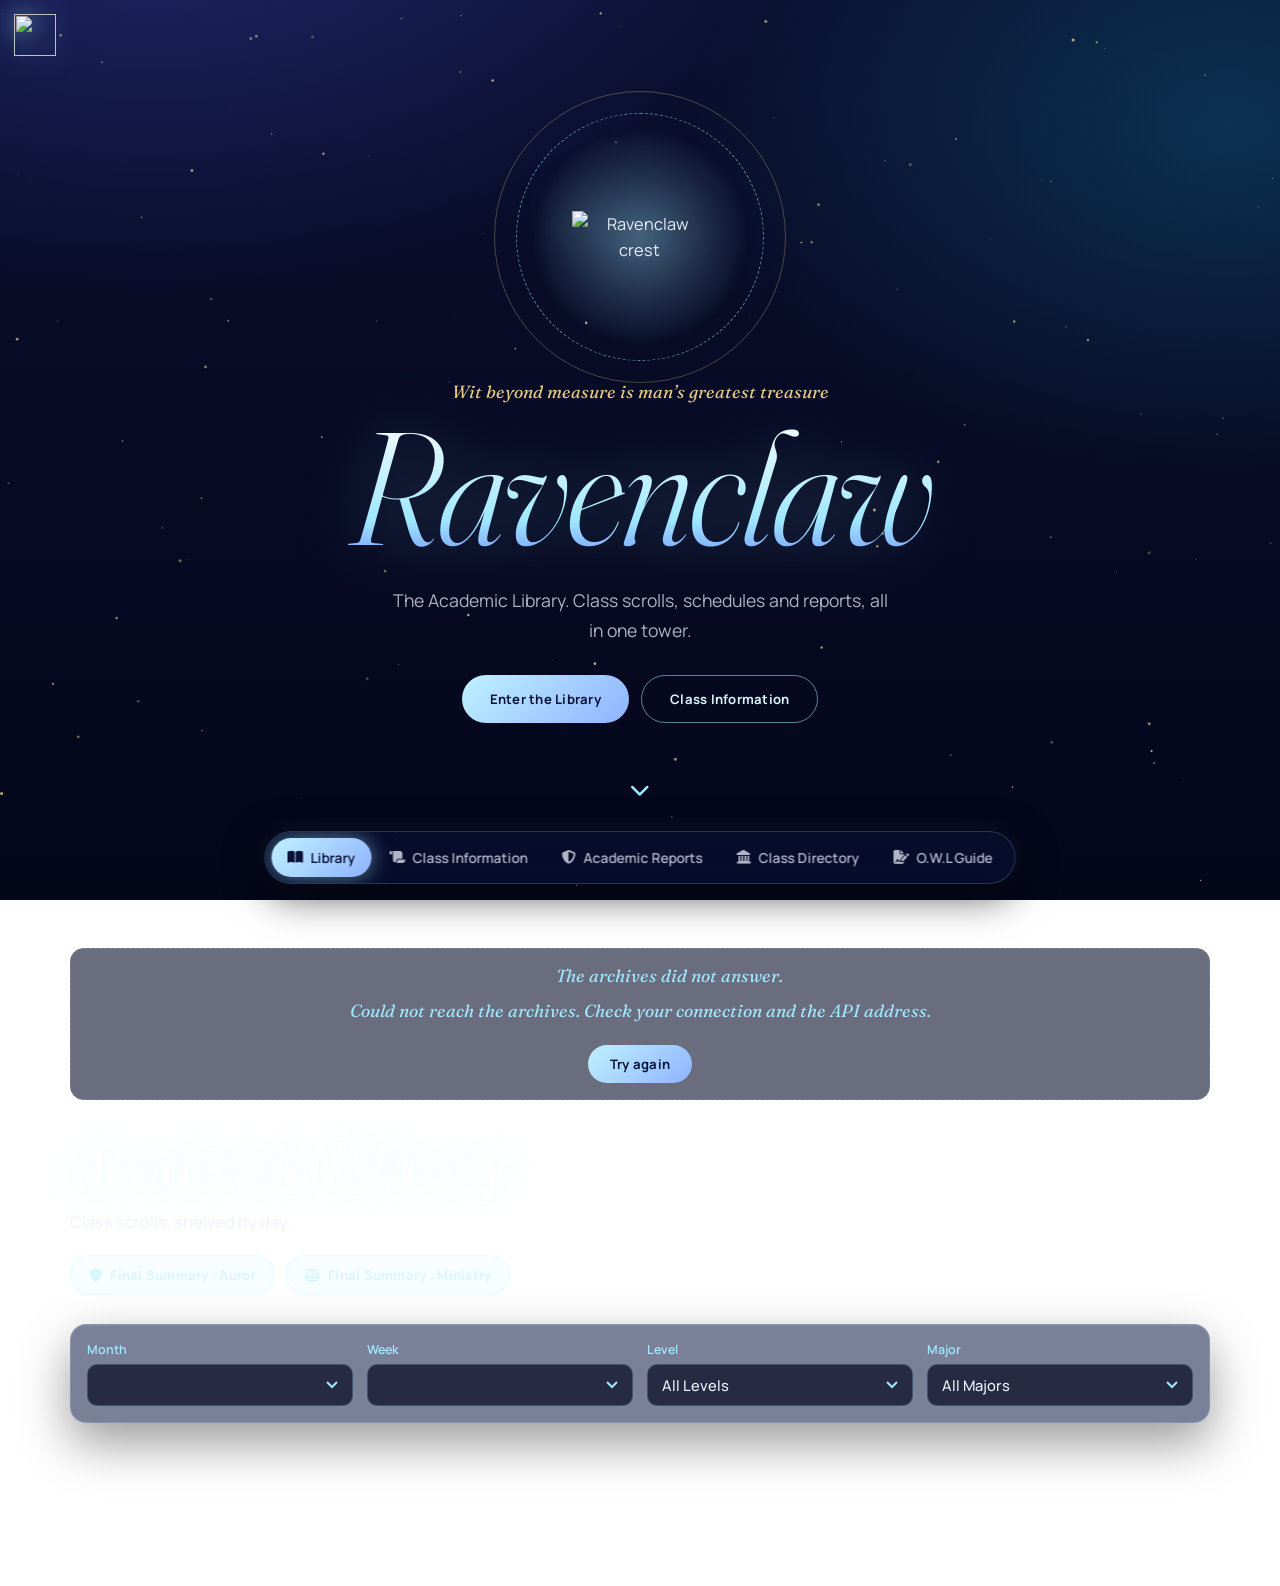
==== commit 0b3f6f70: "Enhance tome and wz animations and HTML structure Refactor styles and animations for tome and wz ele" ====
--- a/index.html
+++ b/index.html
@@ -63,7 +63,7 @@
 .shelf-row{display:flex;flex-wrap:wrap;gap:30px 44px;justify-content:center;perspective:1100px;padding:30px 10px 96px}
 .wood-shelf{height:1px;background:linear-gradient(90deg,transparent,rgba(159,232,255,.6),transparent);box-shadow:0 0 26px 2px rgba(159,232,255,.25)}
 .tome{position:relative;width:clamp(138px,40vw,162px);height:230px;transform-style:preserve-3d;animation:levit 5s ease-in-out infinite alternate}
-.tome:nth-child(2n){animation-duration:6.2s;animation-delay:-1.7s}.tome:nth-child(3n){animation-delay:-3.2s}
+
 @keyframes levit{to{transform:translateY(-14px)}}
 .tome::after{content:'';position:absolute;left:6%;right:6%;bottom:-30px;height:16px;border-radius:50%;background:radial-gradient(ellipse,rgba(159,232,255,.5),transparent 70%);filter:blur(4px)}
 .tome-in{position:absolute;inset:0;transform-style:preserve-3d;transform:rotateY(-28deg) rotateX(3deg);transition:transform .6s cubic-bezier(.2,.8,.2,1)}
@@ -166,6 +166,61 @@
 @keyframes hint{0%,100%{transform:translateY(0)}50%{transform:translateY(8px)}}
 .band{position:relative}.sk{display:none}
 @media(prefers-reduced-motion:reduce){*{animation:none!important;transition:none!important}}
+
+/* ===== v3: lebih hidup ===== */
+@keyframes enter{from{opacity:0;translate:0 70px;rotate:7deg;scale:.85}}
+.shelf-row{gap:60px 36px;padding:34px 10px 70px;perspective:1300px}
+.tome{--w:158px;--h:232px;--tilt:-2deg;width:calc(var(--w)*var(--s,1));height:calc(var(--h)*var(--s,1));margin:0 8px;cursor:pointer;animation:enter .9s cubic-bezier(.2,.9,.3,1.2) backwards,levit 5.5s ease-in-out infinite alternate;animation-delay:calc(var(--i,0)*60ms),calc(var(--i,0)*-900ms)}
+.tome:nth-child(3n+1){--w:150px;--h:222px;--tilt:-4deg}.tome:nth-child(3n+2){--w:166px;--h:248px;--tilt:3deg}.tome:nth-child(3n){--w:156px;--h:212px;--tilt:-1.5deg}
+@keyframes levit{from{transform:translateY(0) rotate(var(--tilt))}to{transform:translateY(-16px) rotate(calc(var(--tilt)*-1.3))}}
+.tome-in{transform:rotateY(-32deg) rotateX(4deg)}
+.tome:nth-child(2n) .tome-in{transform:rotateY(-20deg) rotateX(4deg)}
+.tome.open .tome-in,.tome:focus-within .tome-in{transform:translateX(34px) rotateY(-14deg) rotateX(6deg)}
+.cover{position:absolute;inset:0;transform-style:preserve-3d;transform-origin:left center;transform:translateZ(17px);transition:transform .8s cubic-bezier(.3,.9,.3,1.1)}
+.tome.open .cover{transform:translateZ(17px) rotateY(-128deg)}
+@media(hover:hover){.tome:hover .tome-in{transform:translateX(34px) rotateY(-14deg) rotateX(6deg)}.tome:hover .cover{transform:translateZ(17px) rotateY(-128deg)}}
+.cov-out{inset:0;display:flex;flex-direction:column;justify-content:space-between;padding:18px 16px;border-radius:2px 8px 8px 2px;background:linear-gradient(115deg,rgba(255,255,255,.28),transparent 38%),linear-gradient(rgba(5,8,30,.28),rgba(5,8,30,.28)),var(--bg);box-shadow:inset 0 0 0 1px rgba(255,255,255,.22),0 0 40px rgba(159,232,255,.12)}
+.cov-in{inset:0;transform:rotateY(180deg);border-radius:8px 2px 2px 8px;background:linear-gradient(rgba(5,8,30,.55),rgba(5,8,30,.55)),var(--bg)}
+.leaf{top:4px;bottom:4px;left:3px;right:2px;transform:translateZ(13px);display:flex;flex-direction:column;align-items:center;justify-content:center;gap:10px;padding:14px;text-align:center;border-radius:2px 5px 5px 2px;background:repeating-linear-gradient(0deg,rgba(27,39,102,.07) 0 1px,transparent 1px 22px),linear-gradient(#fffdf5,#efe8d2);color:#1b2766}
+.leaf>i{font-size:1.6rem;color:#8a5d1f}.lf-t{font:italic 500 .95rem Fraunces,serif}
+.leaf .book-btn{width:100%;background:#1b2766;border-color:#1b2766;color:#f6e3b4}
+.leaf span:not(.lf-t){color:#8a8472!important}
+.spine{display:flex;align-items:center;justify-content:center}
+.spine b{display:block;writing-mode:vertical-rl;max-height:100%;overflow:hidden;text-overflow:ellipsis;white-space:nowrap;padding:12px 0;font:600 .8rem Fraunces,serif;color:#f6e3b4}
+/* kelas: kartu penyihir holografik */
+.board{display:grid;grid-template-columns:repeat(auto-fill,minmax(215px,1fr));gap:30px 24px;perspective:1300px}
+.wz{position:relative;height:345px;cursor:pointer;animation:enter .8s cubic-bezier(.2,.9,.3,1.2) backwards,bob 6s ease-in-out infinite alternate;animation-delay:calc(var(--i,0)*70ms),calc(var(--i,0)*-800ms)}
+.wz:nth-child(odd){--r:-1.6deg}.wz:nth-child(even){--r:1.6deg}
+@keyframes bob{from{transform:translateY(0) rotate(var(--r,0deg))}to{transform:translateY(-10px) rotate(calc(var(--r,0deg)*-1))}}
+.wz-in{position:absolute;inset:0;transform-style:preserve-3d;transform:rotateX(var(--rx,0deg)) rotateY(calc(var(--ry,0deg) + var(--fl,0deg)));transition:transform .5s cubic-bezier(.2,.8,.2,1)}
+.wz.flip{--fl:180deg}
+.wz-f{position:absolute;inset:0;backface-visibility:hidden;-webkit-backface-visibility:hidden;border-radius:16px;overflow:hidden}
+.wz-front{display:flex;flex-direction:column;padding:12px;background:linear-gradient(160deg,#2a3a8a,#0d143f);box-shadow:0 0 0 2px #e9c987,0 0 0 5px #0a1038,0 0 0 6px rgba(233,201,135,.6),0 18px 40px rgba(0,0,0,.55)}
+.wz-front::after{content:'';position:absolute;inset:0;border-radius:inherit;pointer-events:none;opacity:.7;mix-blend-mode:color-dodge;background:linear-gradient(115deg,transparent 20%,rgba(255,120,200,.3) 35%,rgba(120,220,255,.32) 50%,rgba(255,240,140,.3) 65%,transparent 80%) var(--mx,50%) var(--my,50%)/250% 250%;animation:holo 7s ease-in-out infinite alternate}
+.wz:hover .wz-front::after{animation:none}
+@keyframes holo{from{background-position:0 0}to{background-position:100% 100%}}
+.wz-top{display:flex;justify-content:space-between;align-items:center;padding:2px 4px 8px;font:600 .74rem Manrope,sans-serif;color:#f6e3b4}
+.wz-art{flex:1;display:grid;place-items:center;border-radius:10px;background:var(--bg);box-shadow:inset 0 0 0 2px rgba(255,255,255,.25),inset 0 0 40px rgba(0,0,0,.45)}
+.wz-art i{font-size:4.2rem;color:rgba(255,255,255,.93);filter:drop-shadow(0 6px 12px rgba(0,0,0,.5));animation:wig 3.2s ease-in-out infinite alternate}
+@keyframes wig{from{transform:rotate(-9deg) scale(.95)}to{transform:rotate(9deg) scale(1.08) translateY(-4px)}}
+.wz h3{margin:12px 4px 2px;font:600 1.25rem/1.15 Fraunces,serif}
+.wz-prof{margin:0 4px;font-size:.78rem;color:var(--text-light)}
+.wz-foot{display:flex;justify-content:space-between;gap:8px;margin:10px 4px 2px;padding-top:8px;border-top:1px solid rgba(233,201,135,.3);font:600 .85rem 'Barlow Condensed',sans-serif}
+.wz-time{color:#ffcf70;letter-spacing:.06em}.wz-state{color:var(--st);text-align:right}
+.wz-back{transform:rotateY(180deg);display:flex;flex-direction:column;gap:12px;padding:20px 16px;overflow:auto;background:linear-gradient(160deg,#16225e,#0a1038);box-shadow:0 0 0 2px #e9c987,0 0 0 5px #0a1038,0 18px 40px rgba(0,0,0,.55)}
+.wz-back .task-content{margin:0}.wz-empty{font-style:italic;color:var(--text-light)}
+.wz-back .glowing-btn{margin-top:0}.wz-hint{margin-top:auto;text-align:center;font-size:.7rem;color:var(--text-light)}
+/* rapor: amplop beterbangan */
+.report-grid{display:flex;flex-wrap:wrap;justify-content:center;gap:0 38px;padding:10px 0 20px;perspective:1000px}
+.env{width:min(250px,80vw);--r:-3deg;animation:enter .9s cubic-bezier(.2,.9,.3,1.2) backwards,sway 5.5s ease-in-out infinite alternate;animation-delay:calc(var(--i,0)*90ms),calc(var(--i,0)*-700ms)}
+.env:nth-child(3n+1){--r:-4deg;margin-top:34px}.env:nth-child(3n+2){--r:3deg}.env:nth-child(3n){--r:-2deg;margin-top:18px}
+.env:hover{animation-play-state:paused}
+@keyframes sway{from{transform:translateY(0) rotate(var(--r))}to{transform:translateY(-16px) rotate(calc(var(--r)*-1))}}
+.env-seal{animation:pulse 2.4s ease-in-out infinite}
+@keyframes pulse{50%{box-shadow:0 4px 12px rgba(0,0,0,.5),0 0 26px 6px rgba(233,201,135,.7)}}
+/* panduan O.W.L: rata kiri-kanan */
+.content-box p,.content-box li{text-align:justify;text-justify:inter-word;hyphens:auto;-webkit-hyphens:auto}
+@media(max-width:480px){.shelf-row{--s:.84;gap:48px 22px;padding-bottom:60px}.tome{margin:0 4px}.book-title{font-size:1.02rem}.content-box{padding:1.6rem 1.2rem}}
 </style>
 </head>
 <body>
@@ -275,7 +330,7 @@
 </select>
 </div>
 </div>
-<div class="board-head"><span>Schedule</span><span>Subject</span><span>Level</span><span>Status</span><span></span></div><div id="classes-content" class="board"></div>
+<div id="classes-content" class="board"></div>
 </section>
 
 <section id="report" class="section">
@@ -314,7 +369,7 @@
 <p class="page-sub">Panduan Ordinary Wizarding Level: peraturan, syarat, dan ketentuan ujian.</p>
 </div>
 
-<div class="content-box">
+<div class="content-box" lang="id">
 <h3>Tentang</h3>
 <p><em>Ordinary Wizarding Level</em> adalah ujian kenaikan kelas yang ada di Hogwarts. <em>Ordinary Wizarding Level</em> biasanya dilakukan setiap satu bulan sekali, tepatnya pada akhir atau awal bulan baru. Ujian ini perlu diikuti oleh seluruh murid yang berada di bangku kelas 1 sampai dengan bangku kelas 6.</p>
 <p>Apabila murid tidak mengikuti <em>Ordinary Wizarding Level</em>, maka murid yang bersangkutan tidak dapat naik ke kelas yang lebih tinggi. Oleh karena itu, pastikan kamu telah memahami seluruh ketentuan dan mempersiapkan kebutuhan yang diperlukan sebelum mengikuti ujian.</p>
@@ -977,7 +1032,7 @@
 let extracted = extractLinkAndName(rawText);
 let linkBtn = extracted.url ? `<a href="${extracted.url}" target="_blank" class="book-btn" onclick="event.stopPropagation();"><i class="fa-solid fa-book-open-reader"></i> Read The Book</a>` : `<span style="font-size:0.7rem; color: rgba(255,255,255,0.5);">Unavailable</span>`;
 
-html += `<div class="tome" style="--bg:${style.bg}"><div class="tome-in"><div class="face front"><i class="fa-solid ${style.icon} book-icon"></i><div><div class="book-title">${subjectStr}</div><div class="book-major">${getMajor(subjectStr)}</div></div></div><div class="face spine"></div><div class="face back"></div><div class="face pages"></div></div><div class="tome-act">${linkBtn}</div></div>`;
+html += `<div class="tome" style="--bg:${style.bg}" onclick="this.classList.toggle('open')"><div class="tome-in"><div class="face back"></div><div class="face spine"><b>${subjectStr}</b></div><div class="face pages"></div><div class="face leaf"><i class="fa-solid ${style.icon}"></i><span class="lf-t">${getMajor(subjectStr)}</span>${linkBtn}</div><div class="cover"><div class="face cov-out"><i class="fa-solid ${style.icon} book-icon"></i><div><div class="book-title">${subjectStr}</div><div class="book-major">${getMajor(subjectStr)}</div></div></div><div class="face cov-in"></div></div></div></div>`;
 });
 html += `</div><div class="wood-shelf"></div></div>`;
 }
@@ -1039,7 +1094,7 @@
 let linkBtn = extractAndRenderButton(linkRaw, "Open Detail", "fa-wand-magic-sparkles", "width: auto; padding: 6px 12px; font-size:0.75rem;");
 let taskHtml = taskRaw ? formatTaskContent(taskRaw) : "";
 
-dayHtml += `<div class="dep" style="--st:${status.color}"><div class="dep-time">${deadlineRaw}</div><div class="dep-main"><b>${base.subject}</b><small><i class="fa-solid fa-user-tie"></i> ${base.prof}</small>${taskHtml}</div><div class="dep-lvl">${base.level} ${base.major}</div><div class="dep-st"><i class="fa-solid ${status.icon}"></i> ${status.formattedText}</div><div>${linkBtn}</div></div>`;
+dayHtml += `<div class="wz" style="--st:${status.color};--bg:${getBookCoverStyle(base.subject).bg}" onclick="this.classList.toggle('flip')"><div class="wz-in"><div class="wz-f wz-front"><div class="wz-top"><span>${base.level} ${base.major}</span><i class="fa-solid ${status.icon}" style="color:var(--st)"></i></div><div class="wz-art"><i class="fa-solid ${getBookCoverStyle(base.subject).icon}"></i></div><h3>${base.subject}</h3><p class="wz-prof"><i class="fa-solid fa-user-tie"></i> ${base.prof}</p><div class="wz-foot"><span class="wz-time">${deadlineRaw}</span><span class="wz-state">${status.formattedText}</span></div></div><div class="wz-f wz-back">${taskHtml||'<p class="wz-empty">Tidak ada tugas minggu ini.</p>'}<div>${linkBtn}</div><small class="wz-hint">Ketuk untuk membalik</small></div></div></div>`;
 classesRendered++;
 });
 
@@ -1140,5 +1195,10 @@
 addEventListener('pointermove',e=>{for(let i=0;i<3;i++)P.push({x:e.clientX,y:e.clientY,vx:(Math.random()-.5)*1.4,vy:Math.random()*1.2+.3,l:1,s:Math.random()*2+1,h:Math.random()<.5?190:42})},{passive:true});
 (function f(){x.clearRect(0,0,W,H);P=P.filter(p=>p.l>0);for(const p of P){p.x+=p.vx;p.y+=p.vy;p.vy+=.03;p.l-=.02;x.globalAlpha=p.l;x.fillStyle='hsl('+p.h+',90%,75%)';x.shadowColor=x.fillStyle;x.shadowBlur=10;x.beginPath();x.arc(p.x,p.y,p.s*p.l,0,7);x.fill()}requestAnimationFrame(f)})()})();
 </script>
+<script>
+['library-content','classes-content','report-content'].forEach(id=>{const el=document.getElementById(id);if(!el)return;new MutationObserver(()=>{[...el.querySelectorAll('.tome,.wz,.env')].forEach((n,i)=>n.style.setProperty('--i',i))}).observe(el,{childList:true,subtree:true})});
+document.addEventListener('pointermove',e=>{const w=e.target.closest&&e.target.closest('.wz');if(!w||e.pointerType==='touch')return;const r=w.getBoundingClientRect(),x=(e.clientX-r.left)/r.width,y=(e.clientY-r.top)/r.height,f=w.querySelector('.wz-front');w.style.setProperty('--ry',(x-.5)*22+'deg');w.style.setProperty('--rx',(.5-y)*18+'deg');f.style.setProperty('--mx',x*100+'%');f.style.setProperty('--my',y*100+'%')});
+document.addEventListener('pointerout',e=>{const w=e.target.closest&&e.target.closest('.wz');if(w&&!w.contains(e.relatedTarget)){w.style.setProperty('--ry','0deg');w.style.setProperty('--rx','0deg')}});
+</script>
 </body>
 </html>
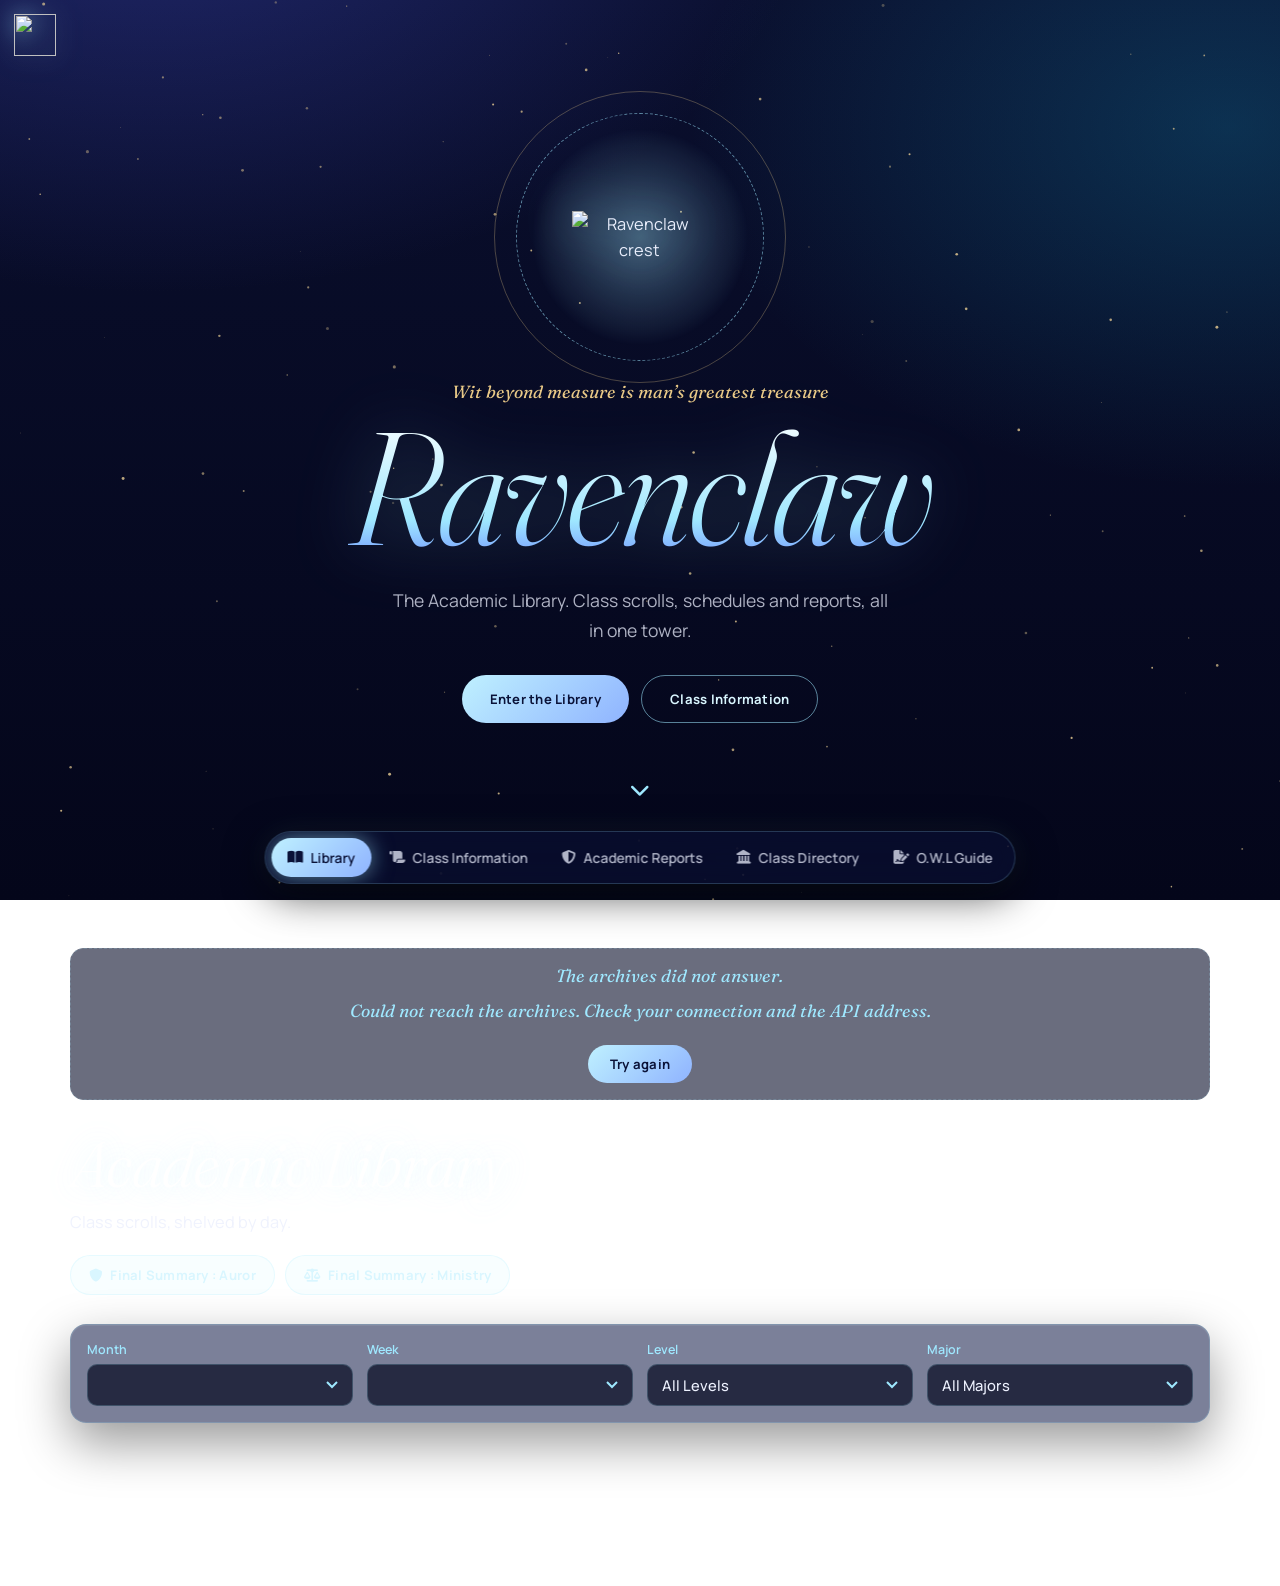
==== commit 82552f4f: "Add portrait grid layout and update class guide display" ====
--- a/index.html
+++ b/index.html
@@ -221,6 +221,33 @@
 /* panduan O.W.L: rata kiri-kanan */
 .content-box p,.content-box li{text-align:justify;text-justify:inter-word;hyphens:auto;-webkit-hyphens:auto}
 @media(max-width:480px){.shelf-row{--s:.84;gap:48px 22px;padding-bottom:60px}.tome{margin:0 4px}.book-title{font-size:1.02rem}.content-box{padding:1.6rem 1.2rem}}
+
+/* ===== v4: direktori = potret yang tergantung ===== */
+.portraits{display:grid;grid-template-columns:repeat(auto-fill,minmax(250px,1fr));gap:68px 28px;padding:54px 4px 30px}
+.pt{position:relative;transform-origin:50% -36px;--a:2.4deg;animation:enter .9s cubic-bezier(.2,.9,.3,1.2) backwards,swing 5.5s ease-in-out infinite alternate;animation-delay:calc(var(--i,0)*80ms),calc(var(--i,0)*-700ms)}
+.pt:nth-child(3n){--a:1.6deg}.pt:nth-child(3n+1){--a:2.8deg}
+.pt:hover{animation-play-state:paused}
+@keyframes swing{from{transform:rotate(calc(var(--a)*-1))}to{transform:rotate(var(--a))}}
+.pt::before{content:'';position:absolute;top:-36px;left:50%;width:62%;height:38px;transform:translateX(-50%);background:linear-gradient(to bottom right,transparent calc(50% - .6px),rgba(233,201,135,.8) 50%,transparent calc(50% + .6px)) left/50% 100% no-repeat,linear-gradient(to bottom left,transparent calc(50% - .6px),rgba(233,201,135,.8) 50%,transparent calc(50% + .6px)) right/50% 100% no-repeat}
+.pt::after{content:'';position:absolute;top:-42px;left:50%;width:10px;height:10px;margin-left:-5px;border-radius:50%;background:radial-gradient(circle at 35% 30%,#f6e3b4,#8a5d1f);box-shadow:0 0 12px rgba(233,201,135,.7)}
+.pt-frame{padding:10px;border-radius:14px;background:linear-gradient(145deg,#f6e3b4,#b8863a 45%,#f0d487 60%,#8a5d1f);box-shadow:0 16px 36px rgba(0,0,0,.55)}
+.pt-art{position:relative;height:150px;display:grid;place-items:center;overflow:hidden;border-radius:8px;background:var(--bg);box-shadow:inset 0 0 36px rgba(0,0,0,.55)}
+.pt-art i{font-size:4rem;color:rgba(255,255,255,.93);filter:drop-shadow(0 6px 12px rgba(0,0,0,.5));animation:breath 4s ease-in-out infinite}
+@keyframes breath{0%,100%{transform:scale(1) rotate(-4deg)}50%{transform:scale(1.12) rotate(4deg) translateY(-4px)}}
+.pt-art::after{content:'';position:absolute;inset:0;pointer-events:none;background:linear-gradient(115deg,transparent 40%,rgba(255,255,255,.28) 50%,transparent 60%) 150% 0/250% 100%;animation:sweep 5s ease-in-out infinite}
+@keyframes sweep{to{background-position:-50% 0}}
+.pt-lvl{position:absolute;top:8px;left:8px;z-index:1;padding:3px 10px;border-radius:999px;background:rgba(5,8,30,.68);font:700 .7rem Manrope,sans-serif;color:#f6e3b4}
+.pt-info{margin-top:12px;padding:16px;border-radius:14px;background:var(--glass);border:1px solid var(--line);backdrop-filter:blur(10px);-webkit-backdrop-filter:blur(10px);box-shadow:0 14px 30px rgba(0,0,0,.35)}
+.pt-info h3{font:600 1.4rem/1.15 Fraunces,serif}
+.pt-prof{margin-top:6px;font-size:.9rem}
+.pt-prof a,.pt-prof span{white-space:normal!important}
+.pt-meta{display:grid;grid-template-columns:1fr 1fr;gap:8px;margin:14px 0}
+.pt-meta div{padding:8px 10px;border-radius:10px;background:rgba(159,232,255,.07)}
+.pt-meta small{display:block;font:600 .7rem Manrope,sans-serif;color:var(--glow)}
+.pt-meta b{font:600 .84rem Manrope,sans-serif;color:#fff;word-break:break-word}
+.pt-act{display:flex;flex-wrap:wrap;gap:8px}
+.pt-act .glowing-btn{flex:1;margin-top:0;white-space:nowrap}
+.pt-empty{grid-column:1/-1;text-align:center;font-style:italic;color:var(--text-light)}
 </style>
 </head>
 <body>
@@ -355,12 +382,7 @@
 <div class="filter-group"><span class="filter-label">Level</span><select id="gui-level" class="filter-select" onchange="filterClassGuide()"></select></div>
 <div class="filter-group"><span class="filter-label">Subject</span><select id="gui-sub" class="filter-select" onchange="filterClassGuide()"></select></div>
 </div>
-<div class="table-responsive">
-<table class="dir-table">
-<thead><tr><th>Level</th><th>Subject</th><th>Professor</th><th style="text-align:center;">Class Room</th><th style="text-align:center;">Rules / Links</th><th>Late Tolerance</th><th>Final Deadline</th></tr></thead>
-<tbody id="classguide-content"></tbody>
-</table>
-</div>
+<div id="classguide-content" class="portraits"></div>
 </section>
 
 <section id="owlguide" class="section">
@@ -1148,7 +1170,7 @@
 return (fLvl === "All" || row[0].trim() === fLvl) &&
 (fSub === "All" || row[1].trim() === fSub);
 });
-if(filtered.length === 0) { container.innerHTML = '<tr><td colspan="7" style="text-align:center; font-style:italic;">No guide found.</td></tr>'; return; }
+if(filtered.length === 0) { container.innerHTML = '<p class="pt-empty">No guide found.</p>'; return; }
 
 container.innerHTML = '';
 filtered.forEach(row => {
@@ -1165,16 +1187,8 @@
 profHtml = `<span style="font-weight: 600; color: var(--text-gold-light); white-space: nowrap; display: inline-flex; align-items: center; gap: 6px;"><i class="fa-solid fa-user-tie" style="color:var(--text-gold);"></i> ${profData.name || profRaw}</span>`;
 }
 
-container.innerHTML += `
-<tr>
-<td style="font-weight: 600; color: var(--text-gold-light); white-space: nowrap;">${row[0] || ""}</td>
-<td style="color: var(--text-gold); font-size: 1.1rem; font-family:'Cinzel'; letter-spacing: 0.5px; white-space: nowrap;">${row[1] || ""}</td>
-<td style="white-space: nowrap;">${profHtml}</td>
-<td style="text-align:center; white-space: nowrap;">${classRoomBtn}</td>
-<td style="text-align:center; white-space: nowrap;">${rulesBtn}</td>
-<td style="color: var(--bg-card-light); font-size: 0.85rem; white-space: nowrap;"><i class="fa-solid fa-clock-rotate-left" style="color:var(--text-gold); margin-right:5px;"></i> ${row[5] || ""}</td>
-<td style="color: var(--bg-card-light); font-size: 0.85rem; white-space: nowrap;"><i class="fa-regular fa-calendar-xmark" style="color:var(--text-gold); margin-right:5px;"></i> ${row[6] || ""}</td>
-</tr>`;
+const cs=getBookCoverStyle(row[1]||"");
+container.innerHTML += `<article class="pt" style="--bg:${cs.bg}"><div class="pt-frame"><div class="pt-art"><i class="fa-solid ${cs.icon}"></i><span class="pt-lvl">${row[0]||""}</span></div></div><div class="pt-info"><h3>${row[1]||""}</h3><div class="pt-prof">${profHtml}</div><div class="pt-meta"><div><small>Late tolerance</small><b>${row[5]||"-"}</b></div><div><small>Final deadline</small><b>${row[6]||"-"}</b></div></div><div class="pt-act">${classRoomBtn}${rulesBtn}</div></div></article>`;
 });
 }
 (function() {
@@ -1200,5 +1214,8 @@
 document.addEventListener('pointermove',e=>{const w=e.target.closest&&e.target.closest('.wz');if(!w||e.pointerType==='touch')return;const r=w.getBoundingClientRect(),x=(e.clientX-r.left)/r.width,y=(e.clientY-r.top)/r.height,f=w.querySelector('.wz-front');w.style.setProperty('--ry',(x-.5)*22+'deg');w.style.setProperty('--rx',(.5-y)*18+'deg');f.style.setProperty('--mx',x*100+'%');f.style.setProperty('--my',y*100+'%')});
 document.addEventListener('pointerout',e=>{const w=e.target.closest&&e.target.closest('.wz');if(w&&!w.contains(e.relatedTarget)){w.style.setProperty('--ry','0deg');w.style.setProperty('--rx','0deg')}});
 </script>
+<script>
+(()=>{const el=document.getElementById('classguide-content');if(el)new MutationObserver(()=>{[...el.querySelectorAll('.pt')].forEach((n,i)=>n.style.setProperty('--i',i))}).observe(el,{childList:true})})();
+</script>
 </body>
 </html>
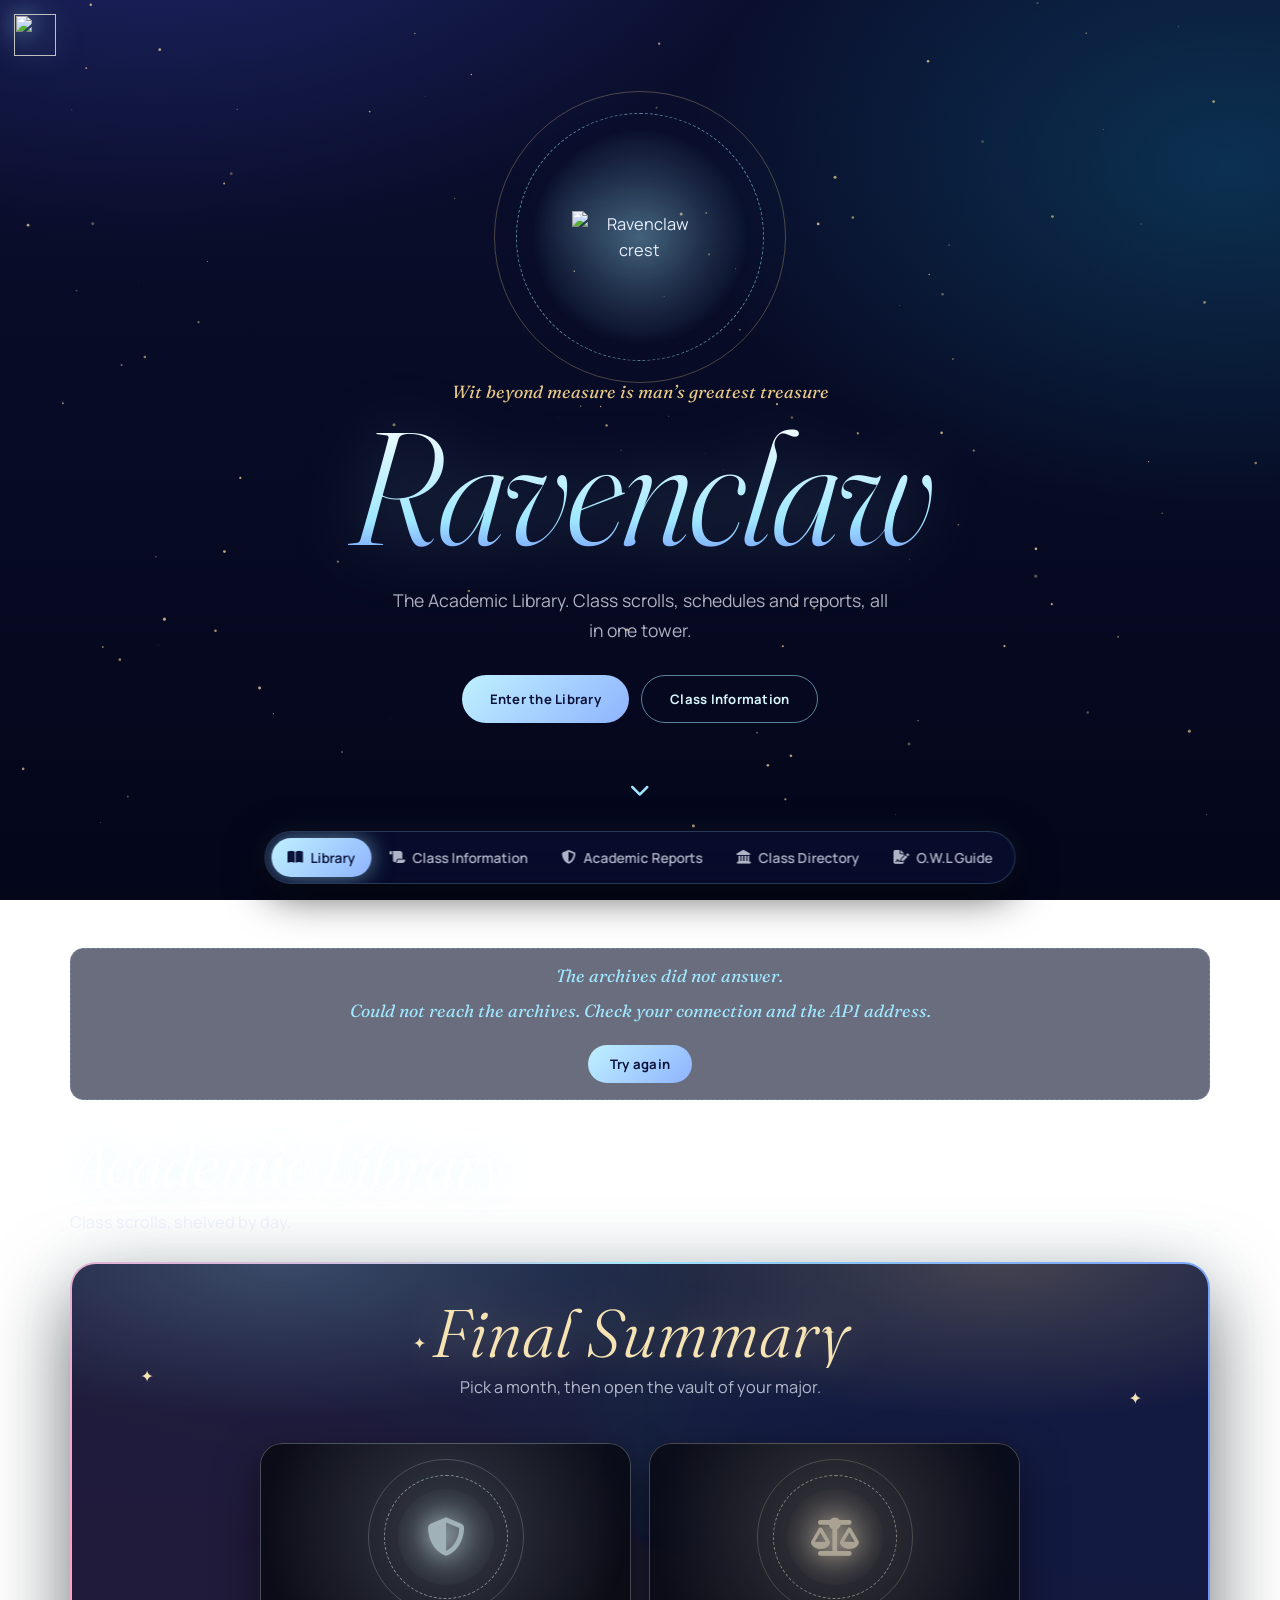
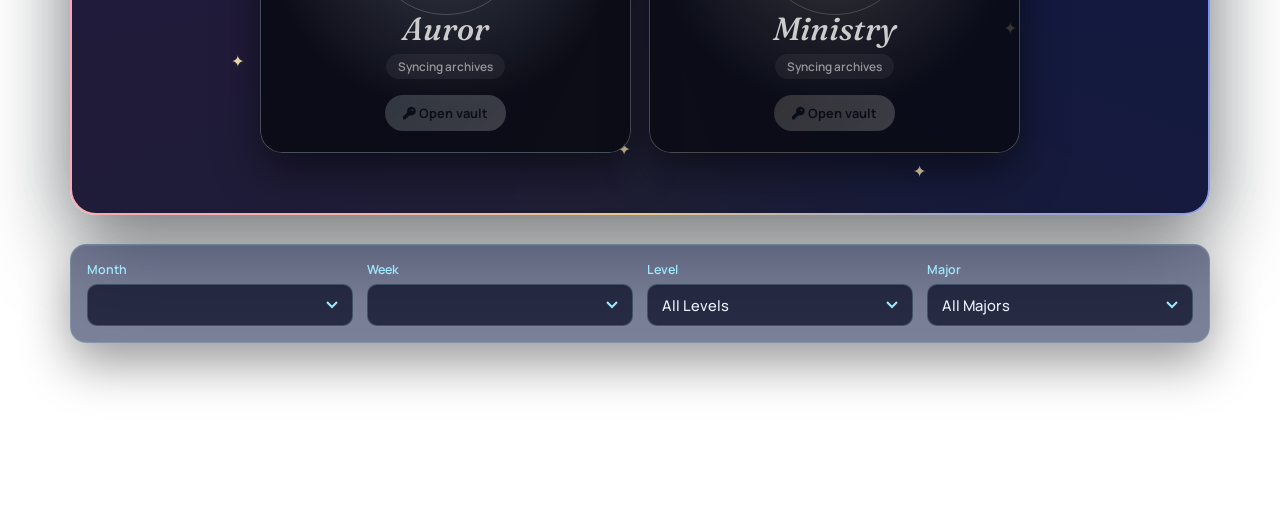
==== commit 6ab72b78: "Update index.html" ====
--- a/index.html
+++ b/index.html
@@ -248,6 +248,54 @@
 .pt-act{display:flex;flex-wrap:wrap;gap:8px}
 .pt-act .glowing-btn{flex:1;margin-top:0;white-space:nowrap}
 .pt-empty{grid-column:1/-1;text-align:center;font-style:italic;color:var(--text-light)}
+
+/* ===== v5: Final Summary = vault megah ===== */
+@property --ang{syntax:'<angle>';inherits:false;initial-value:0deg}
+@keyframes angspin{to{--ang:360deg}}
+@keyframes shine{to{background-position:-150% 0}}
+@keyframes twinkle{0%,100%{opacity:.15;transform:scale(.6)}50%{opacity:1;transform:scale(1.2)}}
+.vault-panel{position:relative;overflow:hidden;margin-top:1.6rem;padding:34px 20px 26px;text-align:center;border:2px solid transparent;border-radius:26px;background:radial-gradient(600px 220px at 18% 0,rgba(159,232,255,.22),transparent 70%) padding-box,radial-gradient(600px 220px at 82% 0,rgba(233,201,135,.22),transparent 70%) padding-box,linear-gradient(rgba(8,12,44,.9),rgba(8,12,44,.9)) padding-box,conic-gradient(from var(--ang),#9fe8ff,#6f8cff,#e9c987,#ff9ec4,#9fe8ff) border-box;animation:angspin 8s linear infinite;box-shadow:0 30px 80px rgba(0,0,0,.55),0 0 70px rgba(159,232,255,.12)}
+.sp{position:absolute;left:var(--x);top:var(--y);color:#f6e3b4;font-style:normal;pointer-events:none;animation:twinkle var(--d) ease-in-out infinite}
+.vp-title{position:relative;font:italic 300 clamp(2.4rem,7vw,4.2rem)/1.05 Fraunces,serif;background:linear-gradient(100deg,#f6e3b4 0 35%,#fff 50%,#f6e3b4 65% 100%) 0 0/250% 100%;-webkit-background-clip:text;background-clip:text;color:transparent;animation:shine 4.5s linear infinite;filter:drop-shadow(0 0 22px rgba(233,201,135,.4))}
+.vp-sub{position:relative;margin-top:6px;color:var(--text-light)}
+.vp-months{position:relative;display:flex;flex-wrap:wrap;gap:8px;justify-content:center;margin:20px 0 6px}
+.vm{padding:8px 16px;border-radius:999px;border:1px solid var(--line);background:rgba(159,232,255,.06);color:#d9e6ff;font:600 .82rem Manrope,sans-serif;cursor:pointer;transition:all .25s}
+.vm:hover{border-color:var(--glow);color:#fff}
+.vm.on{border-color:transparent;background:linear-gradient(135deg,#f6e3b4,#c8933f);color:#2a1a05;box-shadow:0 0 24px rgba(233,201,135,.55)}
+.vp-vaults{position:relative;display:grid;grid-template-columns:1fr 1fr;gap:18px;max-width:760px;margin:22px auto 0}
+.vault{--c:159,232,255;position:relative;display:flex;flex-direction:column;align-items:center;gap:6px;padding:26px 14px 22px;border:0;border-radius:22px;color:#fff;font-family:Manrope,sans-serif;cursor:pointer;background:radial-gradient(circle at 50% 28%,rgba(var(--c),.28),transparent 62%),rgba(6,10,40,.8);box-shadow:inset 0 0 0 1px rgba(var(--c),.4),0 18px 44px rgba(0,0,0,.5);transition:transform .35s,box-shadow .35s,filter .35s}
+.vault[data-major=Ministry]{--c:233,201,135}
+.vault-orb{position:relative;width:clamp(72px,18vw,96px);aspect-ratio:1;margin:20px 0 18px}
+.vault-core{position:absolute;inset:0;display:grid;place-items:center;border-radius:50%;font-size:clamp(1.7rem,5vw,2.4rem);color:rgb(var(--c));background:radial-gradient(circle,rgba(var(--c),.32),rgba(var(--c),.04) 70%);text-shadow:0 0 22px rgb(var(--c))}
+.vault-ring{position:absolute;border-radius:50%}
+.r1{inset:-14px;border:1px dashed rgba(var(--c),.75);animation:spin 22s linear infinite}
+.r2{inset:-30px;border:1px solid rgba(var(--c),.3);animation:spin 38s linear infinite reverse}
+.vault-name{font:italic 500 clamp(1.5rem,5vw,2rem) Fraunces,serif}
+.vault-state{display:inline-flex;align-items:center;gap:7px;padding:4px 12px;border-radius:999px;background:rgba(255,255,255,.07);font:600 .74rem Manrope,sans-serif;color:var(--text-light)}
+.vault-cta{margin-top:10px;padding:9px 18px;border-radius:999px;background:linear-gradient(135deg,rgb(var(--c)),#fff);color:#0a1238;font:700 .8rem Manrope,sans-serif;opacity:.25;transition:opacity .3s}
+.vault[data-state=ready]{animation:vglow 2.6s ease-in-out infinite}
+.vault[data-state=ready] .vault-cta{opacity:1}
+.vault[data-state=ready] .vault-state{color:#6df2b0}
+.vault[data-state=ready] .vault-state::before{content:'';width:8px;height:8px;border-radius:50%;background:#6df2b0;box-shadow:0 0 10px #6df2b0}
+.vault[data-state=ready] .r1{animation-duration:9s}
+.vault[data-state=wait] .vault-state{color:#ffb35c}
+.vault[data-state=none],.vault[data-state=off]{filter:saturate(.3) brightness(.8)}
+.vault[data-state=ready]:hover{transform:translateY(-8px) scale(1.03)}
+@keyframes vglow{50%{box-shadow:inset 0 0 0 1px rgba(var(--c),.8),0 18px 44px rgba(0,0,0,.5),0 0 60px rgba(var(--c),.45)}}
+.vault.shake{animation:shake .45s}
+@keyframes shake{20%,60%{transform:translateX(-7px)}40%,80%{transform:translateX(7px)}}
+.vp-hint{position:relative;min-height:1.4em;margin-top:14px;font-size:.88rem;font-style:italic;color:var(--text-gold)}
+@media(max-width:520px){.vp-vaults{gap:12px}.vault{padding:20px 8px 18px}.vault-state{font-size:.68rem;text-align:center}}
+/* modal vault */
+.seal-ring{position:relative;width:92px;height:92px;margin:6px auto 22px;display:grid;place-items:center;border-radius:50%;background:radial-gradient(circle,rgba(159,232,255,.28),transparent 70%)}
+.seal-ring::before,.seal-ring::after{content:'';position:absolute;border-radius:50%}
+.seal-ring::before{inset:-8px;border:1px dashed rgba(159,232,255,.65);animation:spin 18s linear infinite}
+.seal-ring::after{inset:-20px;border:1px solid rgba(233,201,135,.35);animation:spin 40s linear infinite reverse}
+.modal-lock{margin:0;font-size:2.2rem;color:var(--glow);text-shadow:0 0 22px var(--glow)}
+.modal-card.unlocking .seal-ring{animation:burst .9s ease-out}
+.modal-card.unlocking .modal-lock{color:#e9c987;text-shadow:0 0 28px #e9c987}
+@keyframes burst{40%{transform:scale(1.2);filter:drop-shadow(0 0 30px #e9c987)}}
+#modal-title{font:italic 400 2rem Fraunces,serif;background:linear-gradient(#fff,#9fe8ff);-webkit-background-clip:text;background-clip:text;color:transparent}
 </style>
 </head>
 <body>
@@ -258,7 +306,7 @@
 <div id="passcode-modal" class="modal-overlay" role="dialog" aria-modal="true" aria-labelledby="modal-title">
 <div class="modal-card">
 <button type="button" class="btn-close-modal" onclick="closeModal()" aria-label="Close"><i class="fa-solid fa-xmark"></i></button>
-<i class="fa-solid fa-lock modal-lock"></i>
+<div class="seal-ring"><i class="fa-solid fa-lock modal-lock"></i></div>
 <h3 id="modal-title">MAJOR</h3>
 
 <div id="vault-view-1">
@@ -316,10 +364,7 @@
 <div class="page-header">
 <h2>Academic Library</h2>
 <p class="page-sub">Class scrolls, shelved by day.</p>
-<div class="summary-actions">
-<button class="btn-summary" onclick="openModal('Auror')"><i class="fa-solid fa-shield"></i> Final Summary : Auror</button>
-<button class="btn-summary" onclick="openModal('Ministry')"><i class="fa-solid fa-scale-balanced"></i> Final Summary : Ministry</button>
-</div>
+<div class="vault-panel" id="vault-panel"><i class="sp" style="--x:6%;--y:18%;--d:3s">✦</i><i class="sp" style="--x:14%;--y:70%;--d:4.2s">✦</i><i class="sp" style="--x:30%;--y:12%;--d:3.6s">✦</i><i class="sp" style="--x:48%;--y:86%;--d:5s">✦</i><i class="sp" style="--x:66%;--y:10%;--d:4s">✦</i><i class="sp" style="--x:82%;--y:64%;--d:3.3s">✦</i><i class="sp" style="--x:93%;--y:22%;--d:4.6s">✦</i><i class="sp" style="--x:74%;--y:90%;--d:3.9s">✦</i><h3 class="vp-title">Final Summary</h3><p class="vp-sub">Pick a month, then open the vault of your major.</p><div class="vp-months" id="vault-months" role="group" aria-label="Month"></div><div class="vp-vaults"><button type="button" class="vault" data-major="Auror" data-state="none" onclick="vaultOpen('Auror')"><span class="vault-orb"><span class="vault-ring r1"></span><span class="vault-ring r2"></span><span class="vault-core"><i class="fa-solid fa-shield-halved"></i></span></span><b class="vault-name">Auror</b><span class="vault-state">Choose a month</span><span class="vault-cta"><i class="fa-solid fa-key"></i> Open vault</span></button><button type="button" class="vault" data-major="Ministry" data-state="none" onclick="vaultOpen('Ministry')"><span class="vault-orb"><span class="vault-ring r1"></span><span class="vault-ring r2"></span><span class="vault-core"><i class="fa-solid fa-scale-balanced"></i></span></span><b class="vault-name">Ministry</b><span class="vault-state">Choose a month</span><span class="vault-cta"><i class="fa-solid fa-key"></i> Open vault</span></button></div><p class="vp-hint" id="vault-hint" role="status"></p></div>
 </div>
 <div class="filter-bar">
 <div class="filter-group"><span class="filter-label">Month</span><select id="lib-month" class="filter-select" onchange="filterLibrary()"></select></div>
@@ -705,7 +750,7 @@
 
 expectedToken = (summaryRecord[5] || "").trim();
 
-document.getElementById('modal-title').innerText = `MAJOR: ${major.toUpperCase()}`;
+document.getElementById('modal-title').innerText = `${major} Vault`;
 document.getElementById('student-name').value = "";
 document.getElementById('vault-code-input').value = "";
 document.getElementById('passcode-input').value = "";
@@ -1217,5 +1262,21 @@
 <script>
 (()=>{const el=document.getElementById('classguide-content');if(el)new MutationObserver(()=>{[...el.querySelectorAll('.pt')].forEach((n,i)=>n.style.setProperty('--i',i))}).observe(el,{childList:true})})();
 </script>
+<script>
+(()=>{const MJ=['Auror','Ministry'],$=id=>document.getElementById(id),MSG={none:'Pick a month above to open a vault.',off:'No Final Summary has been published for this month yet.',wait:'This summary is still waiting for approval.'};
+function sync(){const sel=$('lib-month'),box=$('vault-months');if(!sel||!box)return;const m=sel.value,opts=[...sel.options].filter(o=>o.value!=='All');
+if(box.dataset.n!==String(opts.length)){box.innerHTML=opts.map(o=>'<button type="button" class="vm" data-m="'+o.value+'">'+o.text+'</button>').join('');box.dataset.n=opts.length}
+box.querySelectorAll('.vm').forEach(b=>b.classList.toggle('on',b.dataset.m===m));$('vault-hint').textContent='';
+MJ.forEach(mj=>{const v=document.querySelector('.vault[data-major="'+mj+'"]');let st='none',tx='Choose a month';
+try{if(m!=='All'){if(!db.finalSummaries){tx='Syncing archives'}else{const r=db.finalSummaries.slice(1).find(w=>w[0]&&w[1]&&w[0].trim().toLowerCase()===m.toLowerCase()&&w[1].trim().toLowerCase()===mj.toLowerCase());if(!r){st='off';tx='Not available yet'}else{const t=(r[3]||'').trim().toLowerCase();if(t==='approved'||t==='acc'){st='ready';tx='Ready to open'}else{st='wait';tx=r[3]||'Pending'}}}}}catch(e){}
+v.dataset.state=st;v.querySelector('.vault-state').textContent=tx})}
+window.vaultOpen=mj=>{const v=document.querySelector('.vault[data-major="'+mj+'"]');if(v.dataset.state==='ready'){openModal(mj);return}
+$('vault-hint').textContent=MSG[v.dataset.state]||'The archives are still syncing. Try again in a moment.';v.classList.remove('shake');void v.offsetWidth;v.classList.add('shake')};
+$('vault-months').addEventListener('click',e=>{const b=e.target.closest('.vm');if(!b)return;$('lib-month').value=b.dataset.m;filterLibrary();sync()});
+$('lib-month').addEventListener('change',sync);
+new MutationObserver(sync).observe($('lib-month'),{childList:true});
+new MutationObserver(sync).observe($('library-content'),{childList:true});sync();
+const vp=window.verifyPasscode;window.verifyPasscode=function(){const ok=expectedToken!==''&&$('passcode-input').value.trim()===expectedToken;if(ok){const c=document.querySelector('.modal-card'),i=c.querySelector('.modal-lock');c.classList.add('unlocking');i.className='fa-solid fa-lock-open modal-lock';setTimeout(()=>{c.classList.remove('unlocking');i.className='fa-solid fa-lock modal-lock'},1600)}vp()}})();
+</script>
 </body>
 </html>
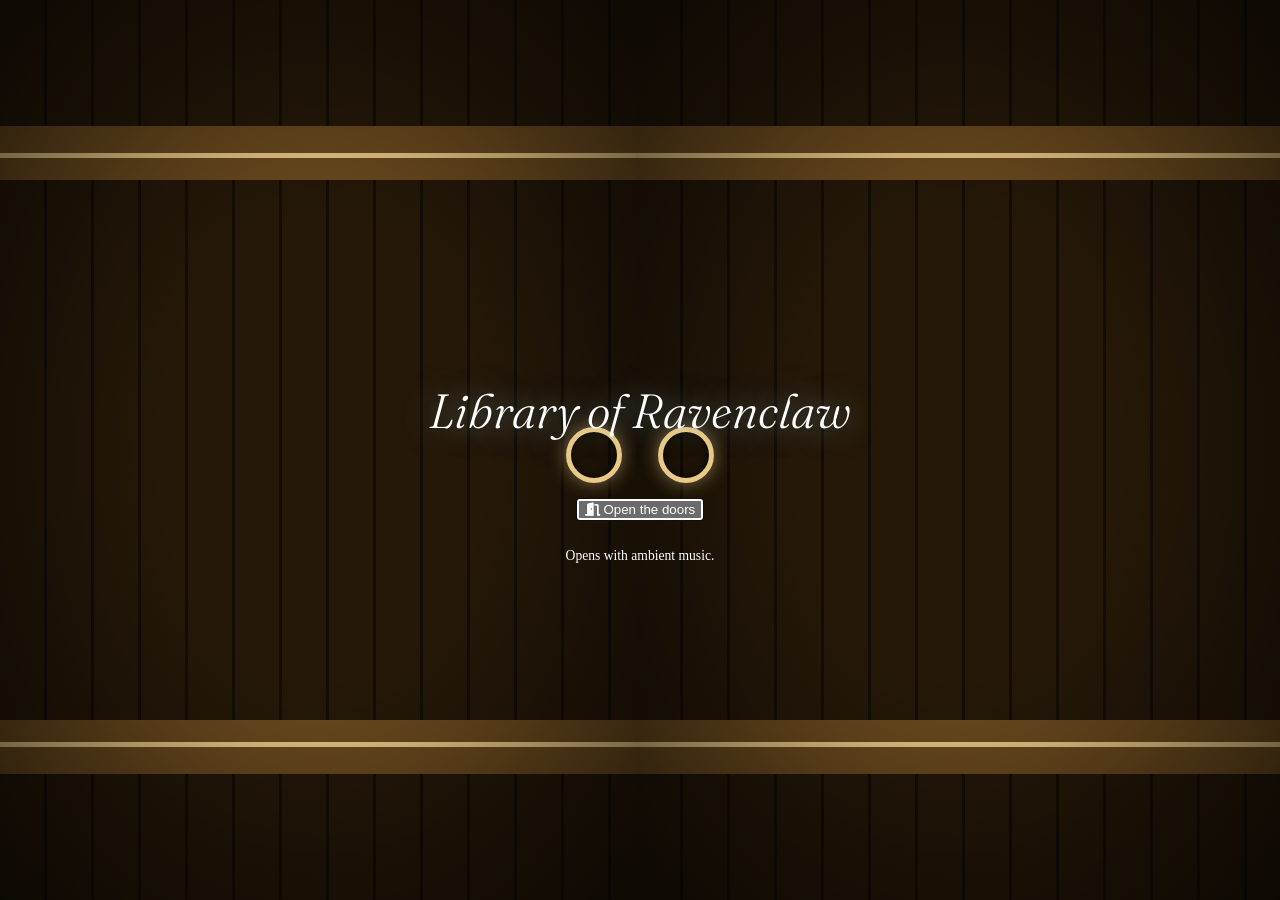
==== commit 20a3e556: "Update index.html" ====
--- a/index.html
+++ b/index.html
@@ -5,1278 +5,207 @@
 <meta name="viewport" content="width=device-width, initial-scale=1.0">
 <title>Library of Ravenclaw</title>
 <meta name="theme-color" content="#04061a">
+<meta name="color-scheme" content="dark">
 <meta name="description" content="Ravenclaw Library: class scrolls, schedules and reports.">
 <meta property="og:title" content="House of Ravenclaw - Library">
-<!-- PENGATURAN: ubah alamat API di sini saja -->
-<script>window.RC_API = 'https://script.google.com/macros/s/AKfycbxINBMGGSDz7kAG4iLnKSU0fzS-g7C6Bv-JfxPbqi6_gJasm6wqLP3-kTgcNdGOKSqp7w/exec';</script>
 <link rel="icon" href="https://lh3.googleusercontent.com/d/1eQXRQppRAoOD6T9FLiRMVJSaHZSZ1E-a=s64">
 <link rel="preconnect" href="https://fonts.googleapis.com">
 <link rel="preconnect" href="https://fonts.gstatic.com" crossorigin>
 <link href="https://fonts.googleapis.com/css2?family=Fraunces:ital,opsz,wght@0,9..144,300;0,9..144,600;1,9..144,300;1,9..144,400;1,9..144,500&family=Manrope:wght@400;500;600;700&family=Barlow+Condensed:wght@500;600&display=swap" rel="stylesheet">
 <link rel="stylesheet" href="https://cdnjs.cloudflare.com/ajax/libs/font-awesome/6.4.0/css/all.min.css">
+<link rel="stylesheet" href="/library.css">
+
 <style>
-:root{--bg-main:#0a1238;--bg-panel:#1b2766;--text-gold:#e9c987;--text-gold-light:#eef2ff;--text-light:rgba(233,238,252,.74);--bg-card-light:#cfd8ff;--status-normal:#e9c987;--status-replace-class:#8fb3ff;--status-assignment:#ffb35c;--status-canceled:#ff6b7f;--glow:#9fe8ff;--line:rgba(159,232,255,.2);--glass:rgba(16,24,70,.55)}
-*{margin:0;padding:0;box-sizing:border-box}
-html{overflow-x:clip}
-body{font:400 1.02rem/1.65 Manrope,system-ui,sans-serif;color:#e9eefc;min-height:100vh;overflow-x:hidden;background:radial-gradient(1100px 700px at 12% -8%,rgba(70,80,210,.38),transparent 60%),radial-gradient(900px 600px at 96% 8%,rgba(20,150,190,.26),transparent 60%),linear-gradient(#0a0f2e,#04061a) fixed}
-h1,h2,h3,h4{font-family:Fraunces,Georgia,serif;color:#fff;line-height:1.15}
-:focus-visible{outline:2px solid var(--glow);outline-offset:3px}
-.orb{display:none}
-#stars{position:fixed;inset:0;width:100%;height:100%;z-index:0;pointer-events:none}
-#sparks{position:fixed;inset:0;z-index:90;pointer-events:none}
-/* dock navigasi melayang */
-.hp-brand{position:fixed;top:14px;left:14px;z-index:60;display:block}
-.hp-brand img{width:42px;height:42px;object-fit:contain;filter:drop-shadow(0 0 12px rgba(159,232,255,.7))}
-.hp-brand span{display:none}
-.nav-menu{position:fixed;left:50%;bottom:16px;transform:translateX(-50%);z-index:60;display:flex;gap:2px;padding:6px;max-width:calc(100vw - 20px);overflow-x:auto;scrollbar-width:none;border-radius:999px;background:rgba(10,16,52,.66);backdrop-filter:blur(18px);-webkit-backdrop-filter:blur(18px);border:1px solid var(--line);box-shadow:0 12px 40px rgba(0,0,0,.65),0 0 30px rgba(159,232,255,.08)}
-.nav-menu::-webkit-scrollbar{display:none}
-.nav-item{flex:0 0 auto;display:flex;align-items:center;gap:8px;padding:10px 16px;border:0;border-radius:999px;background:none;cursor:pointer;white-space:nowrap;font:600 .86rem Manrope,sans-serif;color:rgba(233,238,252,.75);transition:all .25s}
-.nav-item:hover{color:#fff;background:rgba(159,232,255,.1)}
-.nav-item.active{color:#0a1238;background:linear-gradient(135deg,#bff1ff,#8fb3ff);box-shadow:0 0 22px rgba(159,232,255,.55)}
-@media(max-width:700px){.nav-item:not(.active) .nav-txt{display:none}.nav-item{padding:10px 14px}}
-.main-content{position:relative;z-index:1;max-width:1180px;margin:0 auto;padding:3rem 1.25rem 8rem}
-.section{display:none}
-.section.active{display:block;animation:fadeIn .4s ease}
-@keyframes fadeIn{from{opacity:0;transform:translateY(10px)}to{opacity:1;transform:none}}
-.page-header{margin-bottom:1.8rem}
-.page-header h2{font:italic 300 clamp(2.2rem,6vw,4rem) Fraunces,serif;letter-spacing:-.01em;text-shadow:0 0 30px rgba(159,232,255,.3)}
-.page-sub{margin-top:.4rem;color:var(--text-light)}
-.summary-actions{display:flex;gap:10px;flex-wrap:wrap;margin-top:1.2rem}
-.glowing-btn,.btn-summary,.hp-btn{display:inline-flex;align-items:center;justify-content:center;gap:8px;border-radius:999px;font:700 .82rem Manrope,sans-serif;letter-spacing:.02em;text-decoration:none;cursor:pointer;transition:all .3s}
-.glowing-btn{width:100%;margin-top:10px;padding:10px 18px;background:linear-gradient(135deg,#bff1ff,#8fb3ff);color:#0a1238;border:0}
-.btn-summary{padding:10px 18px;background:rgba(159,232,255,.08);border:1px solid var(--line);color:#d9f6ff}
-.btn-summary:hover,.hp-btn.line:hover{background:rgba(159,232,255,.2)}
-.glowing-btn:hover,.btn-summary:hover,.hp-btn:hover{box-shadow:0 0 26px rgba(159,232,255,.5);transform:translateY(-2px)}
-.glowing-btn:disabled{opacity:.6;cursor:wait}
-/* kaca */
-.filter-bar,.table-responsive,.content-box,.modal-card{background:var(--glass);backdrop-filter:blur(14px);-webkit-backdrop-filter:blur(14px);border:1px solid var(--line);border-radius:16px;box-shadow:0 20px 50px rgba(0,0,0,.4),inset 0 1px 0 rgba(255,255,255,.08)}
-.filter-bar{display:flex;gap:14px;flex-wrap:wrap;padding:16px;margin-bottom:2.2rem}
-.filter-group{display:flex;flex-direction:column;gap:6px;flex:1;min-width:140px}
-.filter-label{font:600 .78rem Manrope,sans-serif;color:var(--glow)}
-.filter-select{width:100%;padding:10px 36px 10px 14px;border-radius:10px;border:1px solid var(--line);background:rgba(4,8,30,.7) url("data:image/svg+xml,%3Csvg xmlns='http://www.w3.org/2000/svg' width='12' height='8' fill='none' stroke='%239fe8ff' stroke-width='2'%3E%3Cpath d='M1 1l5 5 5-5'/%3E%3C/svg%3E") no-repeat right 14px center;color:#eef2ff;font:500 .92rem Manrope,sans-serif;appearance:none;-webkit-appearance:none;cursor:pointer}
-.filter-select:hover{border-color:var(--glow)}
-.filter-select option{background:#0d1445}
-/* perpustakaan: buku melayang 3D */
-.shelf-group{margin-bottom:2.4rem}
-.shelf-day-title{font:italic 300 clamp(2.6rem,9vw,5.4rem) Fraunces,serif;line-height:1;color:transparent;-webkit-text-stroke:1px rgba(159,232,255,.5);margin-bottom:-.15em}
-.shelf-day-title i{display:none}
-.shelf-row{display:flex;flex-wrap:wrap;gap:30px 44px;justify-content:center;perspective:1100px;padding:30px 10px 96px}
-.wood-shelf{height:1px;background:linear-gradient(90deg,transparent,rgba(159,232,255,.6),transparent);box-shadow:0 0 26px 2px rgba(159,232,255,.25)}
-.tome{position:relative;width:clamp(138px,40vw,162px);height:230px;transform-style:preserve-3d;animation:levit 5s ease-in-out infinite alternate}
-
-@keyframes levit{to{transform:translateY(-14px)}}
-.tome::after{content:'';position:absolute;left:6%;right:6%;bottom:-30px;height:16px;border-radius:50%;background:radial-gradient(ellipse,rgba(159,232,255,.5),transparent 70%);filter:blur(4px)}
-.tome-in{position:absolute;inset:0;transform-style:preserve-3d;transform:rotateY(-28deg) rotateX(3deg);transition:transform .6s cubic-bezier(.2,.8,.2,1)}
-.tome:hover .tome-in,.tome:focus-within .tome-in{transform:rotateY(-6deg) translateY(-8px)}
-.face{position:absolute;backface-visibility:hidden}
-.front{inset:0;transform:translateZ(17px);display:flex;flex-direction:column;justify-content:space-between;padding:18px 16px;border-radius:2px 8px 8px 2px;background:linear-gradient(115deg,rgba(255,255,255,.26),transparent 38%),linear-gradient(rgba(5,8,30,.28),rgba(5,8,30,.28)),var(--bg);box-shadow:inset 0 0 0 1px rgba(255,255,255,.2),0 0 40px rgba(159,232,255,.12)}
-.spine{top:0;bottom:0;left:-17px;width:34px;transform:rotateY(-90deg);background:linear-gradient(rgba(5,8,30,.5),rgba(5,8,30,.5)),var(--bg);box-shadow:inset 0 14px 0 -11px #e9c987,inset 0 -14px 0 -11px #e9c987}
-.back{inset:0;transform:translateZ(-17px) rotateY(180deg);background:linear-gradient(rgba(5,8,30,.6),rgba(5,8,30,.6)),var(--bg)}
-.pages{top:4px;bottom:4px;right:-17px;width:34px;transform:rotateY(90deg);background:repeating-linear-gradient(0deg,#f4ecd8 0 2px,#d9cfb4 2px 3px)}
-.book-icon{font-size:1.5rem;color:rgba(255,255,255,.9);text-shadow:0 2px 8px rgba(0,0,0,.5)}
-.book-title{font:600 1.2rem/1.2 Fraunces,serif;color:#fff;text-shadow:0 2px 10px rgba(0,0,0,.55)}
-.book-major{margin-top:6px;font:italic 400 .86rem Fraunces,serif;color:#f6e3b4}
-.tome-act{position:absolute;left:50%;bottom:-66px;transform:translateX(-50%);width:100%}
-.book-btn{display:flex;align-items:center;justify-content:center;gap:6px;padding:8px;border-radius:999px;border:1px solid rgba(233,201,135,.7);background:rgba(10,16,52,.7);color:#f6e3b4;font:700 .72rem Manrope,sans-serif;text-decoration:none;transition:.3s}
-.book-btn:hover{background:#e9c987;color:#0a1238;box-shadow:0 0 22px rgba(233,201,135,.5)}
-/* class info: papan keberangkatan peron 9¾ */
-.board-head,.dep{display:grid;grid-template-columns:170px 1fr 150px 190px auto;gap:16px;align-items:center}
-.board-head{padding:0 22px 8px;font:600 .8rem Manrope,sans-serif;color:var(--glow)}
-.board .shelf-day-title{font:600 1.35rem 'Barlow Condensed',sans-serif;letter-spacing:.06em;color:var(--text-gold);-webkit-text-stroke:0;margin:18px 0 8px}
-.dep{padding:16px 20px;margin-bottom:10px;border:1px solid var(--line);border-left:4px solid var(--st);border-radius:12px;background:linear-gradient(90deg,rgba(16,24,70,.75),rgba(10,16,48,.5));transition:all .3s}
-.dep:hover{border-color:var(--st);box-shadow:0 0 30px rgba(159,232,255,.12);transform:translateX(4px)}
-.dep-time{justify-self:start;padding:8px 12px;border-radius:6px;font:600 1.15rem 'Barlow Condensed',sans-serif;letter-spacing:.1em;color:#ffcf70;text-shadow:0 0 8px rgba(255,190,80,.6);background:linear-gradient(transparent 48%,rgba(0,0,0,.7) 50%,transparent 52%),#05070f;box-shadow:inset 0 0 0 1px #2a2412}
-.dep-main b{display:block;font:600 1.35rem Fraunces,serif;color:#fff}
-.dep-main small{color:var(--text-light)}
-.dep-lvl{font:600 .78rem Manrope,sans-serif;color:#cfd8ff}
-.dep-st{display:flex;align-items:center;gap:8px;font:600 .8rem Manrope,sans-serif;color:var(--st)}
-.dep-st::before{content:'';width:9px;height:9px;border-radius:50%;background:var(--st);box-shadow:0 0 12px var(--st)}
-.task-content{list-style:none;margin:8px 0 0;font-size:.9rem;color:rgba(233,238,252,.85)}
-.task-content li{position:relative;padding-left:18px}
-.task-content li::before{content:'✦';position:absolute;left:0;color:var(--text-gold)}
-@media(max-width:860px){.board-head{display:none}.dep{grid-template-columns:1fr;gap:8px}}
-/* rapor: amplop surat burung hantu */
-.report-grid{display:grid;grid-template-columns:repeat(auto-fill,minmax(250px,1fr));gap:1.5rem}
-.env{padding-top:84px;text-align:center;cursor:pointer}
-.env-box{position:relative;height:168px;border-radius:8px;background:linear-gradient(#1f2f7c,#141f58);box-shadow:0 20px 40px rgba(0,0,0,.5)}
-.env-letter{position:absolute;left:14px;right:14px;top:12px;bottom:14px;z-index:2;padding:14px 12px;border-radius:3px;background:linear-gradient(#fffdf5,#efe8d2);color:#1b2766;transition:transform .55s cubic-bezier(.2,.8,.2,1)}
-.env-letter b{display:block;margin-bottom:10px;font:italic 500 1.05rem Fraunces,serif}
-.env-letter i{display:block;height:4px;margin:7px 10px;border-radius:2px;background:rgba(27,39,102,.18)}
-.env-front{position:absolute;inset:0;z-index:3;border-radius:8px;background:linear-gradient(#2a3d94,#1b2766);clip-path:polygon(0 0,50% 54%,100% 0,100% 100%,0 100%)}
-.env-flap{position:absolute;left:0;right:0;top:0;height:58%;z-index:4;background:linear-gradient(#34499f,#243483);clip-path:polygon(0 0,100% 0,50% 100%);transform-origin:top;transition:transform .5s ease,z-index 0s .25s}
-.env-seal{position:absolute;left:50%;top:58%;z-index:5;width:46px;height:46px;margin:-23px 0 0 -23px;display:grid;place-items:center;border-radius:50%;background:radial-gradient(circle at 35% 30%,#f6e3b4,#c8933f 60%,#8a5d1f);color:#3a2508;box-shadow:0 4px 12px rgba(0,0,0,.5);transition:all .35s}
-.env:hover .env-flap,.env.open .env-flap{transform:rotateX(180deg);z-index:1}
-.env:hover .env-letter,.env.open .env-letter{transform:translateY(-78px)}
-.env:hover .env-seal,.env.open .env-seal{opacity:0;transform:scale(.5) rotate(25deg)}
-.env-cap{margin-top:16px}
-.env-cap small{display:block;font:600 .82rem Manrope,sans-serif;color:var(--text-gold)}
-.env-cap b{font:italic 400 1.6rem Fraunces,serif;color:#fff}
-/* direktori & panduan */
-.table-responsive{overflow-x:auto;margin:1.5rem 0;-webkit-overflow-scrolling:touch}
-.dir-table{width:100%;min-width:680px;border-collapse:collapse;text-align:left}
-.dir-table th{padding:16px 18px;border-bottom:1px solid var(--line);white-space:nowrap;font:700 .78rem Manrope,sans-serif;color:var(--glow)}
-.dir-table td{padding:14px 18px;border-bottom:1px solid rgba(159,232,255,.08);font-size:.92rem}
-.dir-table tbody tr:hover{background:rgba(159,232,255,.06)}
-.content-box{max-width:780px;margin:0 auto;padding:2.4rem 2.2rem;line-height:1.85;color:rgba(233,238,252,.92)}
-.content-box h3{margin:2.4rem 0 .8rem;font:italic 500 1.7rem Fraunces,serif}
-.content-box h3:first-child{margin-top:0}
-.content-box h3:first-child+p::first-letter{float:left;padding:.04em .1em 0 0;font:italic 300 4rem/.8 Fraunces,serif;color:var(--glow)}
-.content-box p{margin:.9rem 0}
-.content-box ul,.content-box ol{margin:0 0 1.2rem;padding-left:1.4rem}
-.content-box li{margin-bottom:.5rem}
-.content-box em{color:#f6e3b4}
-.content-box hr{border:0;border-top:1px dashed var(--line);margin:2rem 0}
-.content-box .table-responsive{margin:1.2rem 0;box-shadow:none}
-/* modal, loader, toast */
-.modal-overlay{position:fixed;inset:0;z-index:1000;display:none;align-items:center;justify-content:center;padding:16px;overflow:auto;background:rgba(3,5,20,.8);backdrop-filter:blur(8px);-webkit-backdrop-filter:blur(8px)}
-.modal-card{position:relative;width:100%;max-width:400px;padding:30px 26px;text-align:center;background:rgba(14,22,66,.92);box-shadow:0 0 60px rgba(159,232,255,.2);animation:fadeIn .35s ease}
-.modal-card h3{margin-bottom:12px;font-size:1.6rem}
-.modal-lock{margin-bottom:10px;font-size:2rem;color:var(--glow)}
-.modal-note{margin-bottom:16px;font-size:.88rem;color:var(--text-light)}
-.modal-input{width:100%;margin-bottom:12px;padding:11px 12px;border-radius:10px;border:1px solid var(--line);background:rgba(4,8,30,.7);color:#fff;text-align:center;font:500 16px Manrope,sans-serif}
-.modal-ok{margin-bottom:8px;font-weight:700;color:#6df2b0}
-.token-box{margin-bottom:12px;padding:12px;border:1px dashed var(--glow);border-radius:10px;background:rgba(159,232,255,.08);font:600 1.1rem 'Barlow Condensed',sans-serif;letter-spacing:.1em;word-break:break-all;user-select:all;color:var(--glow)}
-.btn-close-modal{position:absolute;top:10px;right:12px;padding:6px;border:0;background:none;font-size:1.2rem;color:#fff;cursor:pointer}
-.loading-screen{display:flex;flex-wrap:wrap;align-items:center;justify-content:center;gap:14px;margin-bottom:1.5rem;padding:16px 20px;text-align:center;border:1px dashed var(--line);border-radius:14px;background:rgba(8,12,40,.6)}
-.loading-screen img{width:44px;animation:glow 2.4s ease-in-out infinite alternate}
-.loading-screen p{font:italic 1.1rem Fraunces,serif;color:var(--glow)}
-.load-err{flex-basis:100%;font:.8rem/1.5 monospace;word-break:break-word}
-.toast{position:fixed;left:50%;bottom:88px;transform:translateX(-50%);z-index:2000;max-width:min(92vw,420px);padding:12px 18px;border:1px solid var(--line);border-radius:12px;background:#0c1448;box-shadow:0 0 30px rgba(159,232,255,.25);text-align:center}
-@keyframes glow{from{filter:drop-shadow(0 0 6px rgba(159,232,255,.25))}to{filter:drop-shadow(0 0 22px rgba(159,232,255,.8))}}
-/* hero */
-.hp-hero{position:relative;z-index:1;min-height:100svh;display:flex;flex-direction:column;align-items:center;justify-content:center;text-align:center;padding:80px 20px 130px}
-.hp-hero>*{animation:rise 1s cubic-bezier(.2,.7,.2,1) both}
-.hp-hero>:nth-child(2){animation-delay:.12s}.hp-hero>:nth-child(3){animation-delay:.24s}.hp-hero>:nth-child(4){animation-delay:.36s}.hp-hero>:nth-child(5){animation-delay:.48s}
-@keyframes rise{from{opacity:0;transform:translateY(26px)}to{opacity:1;transform:none}}
-.halo{position:relative;display:grid;place-items:center;width:clamp(150px,28vmin,220px);aspect-ratio:1;margin-bottom:34px;border-radius:50%;background:radial-gradient(circle,rgba(159,232,255,.35),rgba(159,232,255,.06) 60%,transparent 70%)}
-.halo::before,.halo::after{content:'';position:absolute;border-radius:50%}
-.halo::before{inset:-14px;border:1px dashed rgba(159,232,255,.55);animation:spin 45s linear infinite}
-.halo::after{inset:-36px;border:1px solid rgba(233,201,135,.3);animation:spin 70s linear infinite reverse}
-@keyframes spin{to{transform:rotate(360deg)}}
-.hp-crest{width:62%;filter:drop-shadow(0 0 24px rgba(159,232,255,.85))}
-.hp-motto{margin-bottom:6px;font:italic 400 1.1rem Fraunces,serif;color:var(--text-gold)}
-.hp-h{font-weight:300}
-.hp-mega{font:italic 300 clamp(3.6rem,14vw,10rem)/1 Fraunces,serif;letter-spacing:-.02em;background:linear-gradient(#fff,#9fe8ff 70%,#6f8cff);-webkit-background-clip:text;background-clip:text;color:transparent;filter:drop-shadow(0 0 34px rgba(159,232,255,.35))}
-.hp-tag{max-width:32rem;margin-top:18px;font-size:1.1rem;color:var(--text-light)}
-.hp-cta{display:flex;flex-wrap:wrap;gap:12px;justify-content:center;margin-top:30px}
-.hp-btn{padding:14px 28px}
-.hp-btn.solid{background:linear-gradient(135deg,#bff1ff,#8fb3ff);color:#0a1238;border:0}
-.hp-btn.line{background:transparent;color:#d9f6ff;border:1px solid rgba(159,232,255,.55)}
-.hp-down{position:absolute;bottom:100px;font-size:20px;color:var(--glow);animation:hint 2s ease-in-out infinite!important}
-@keyframes hint{0%,100%{transform:translateY(0)}50%{transform:translateY(8px)}}
-.band{position:relative}.sk{display:none}
-@media(prefers-reduced-motion:reduce){*{animation:none!important;transition:none!important}}
-
-/* ===== v3: lebih hidup ===== */
-@keyframes enter{from{opacity:0;translate:0 70px;rotate:7deg;scale:.85}}
-.shelf-row{gap:60px 36px;padding:34px 10px 70px;perspective:1300px}
-.tome{--w:158px;--h:232px;--tilt:-2deg;width:calc(var(--w)*var(--s,1));height:calc(var(--h)*var(--s,1));margin:0 8px;cursor:pointer;animation:enter .9s cubic-bezier(.2,.9,.3,1.2) backwards,levit 5.5s ease-in-out infinite alternate;animation-delay:calc(var(--i,0)*60ms),calc(var(--i,0)*-900ms)}
-.tome:nth-child(3n+1){--w:150px;--h:222px;--tilt:-4deg}.tome:nth-child(3n+2){--w:166px;--h:248px;--tilt:3deg}.tome:nth-child(3n){--w:156px;--h:212px;--tilt:-1.5deg}
-@keyframes levit{from{transform:translateY(0) rotate(var(--tilt))}to{transform:translateY(-16px) rotate(calc(var(--tilt)*-1.3))}}
-.tome-in{transform:rotateY(-32deg) rotateX(4deg)}
-.tome:nth-child(2n) .tome-in{transform:rotateY(-20deg) rotateX(4deg)}
-.tome.open .tome-in,.tome:focus-within .tome-in{transform:translateX(34px) rotateY(-14deg) rotateX(6deg)}
-.cover{position:absolute;inset:0;transform-style:preserve-3d;transform-origin:left center;transform:translateZ(17px);transition:transform .8s cubic-bezier(.3,.9,.3,1.1)}
-.tome.open .cover{transform:translateZ(17px) rotateY(-128deg)}
-@media(hover:hover){.tome:hover .tome-in{transform:translateX(34px) rotateY(-14deg) rotateX(6deg)}.tome:hover .cover{transform:translateZ(17px) rotateY(-128deg)}}
-.cov-out{inset:0;display:flex;flex-direction:column;justify-content:space-between;padding:18px 16px;border-radius:2px 8px 8px 2px;background:linear-gradient(115deg,rgba(255,255,255,.28),transparent 38%),linear-gradient(rgba(5,8,30,.28),rgba(5,8,30,.28)),var(--bg);box-shadow:inset 0 0 0 1px rgba(255,255,255,.22),0 0 40px rgba(159,232,255,.12)}
-.cov-in{inset:0;transform:rotateY(180deg);border-radius:8px 2px 2px 8px;background:linear-gradient(rgba(5,8,30,.55),rgba(5,8,30,.55)),var(--bg)}
-.leaf{top:4px;bottom:4px;left:3px;right:2px;transform:translateZ(13px);display:flex;flex-direction:column;align-items:center;justify-content:center;gap:10px;padding:14px;text-align:center;border-radius:2px 5px 5px 2px;background:repeating-linear-gradient(0deg,rgba(27,39,102,.07) 0 1px,transparent 1px 22px),linear-gradient(#fffdf5,#efe8d2);color:#1b2766}
-.leaf>i{font-size:1.6rem;color:#8a5d1f}.lf-t{font:italic 500 .95rem Fraunces,serif}
-.leaf .book-btn{width:100%;background:#1b2766;border-color:#1b2766;color:#f6e3b4}
-.leaf span:not(.lf-t){color:#8a8472!important}
-.spine{display:flex;align-items:center;justify-content:center}
-.spine b{display:block;writing-mode:vertical-rl;max-height:100%;overflow:hidden;text-overflow:ellipsis;white-space:nowrap;padding:12px 0;font:600 .8rem Fraunces,serif;color:#f6e3b4}
-/* kelas: kartu penyihir holografik */
-.board{display:grid;grid-template-columns:repeat(auto-fill,minmax(215px,1fr));gap:30px 24px;perspective:1300px}
-.wz{position:relative;height:345px;cursor:pointer;animation:enter .8s cubic-bezier(.2,.9,.3,1.2) backwards,bob 6s ease-in-out infinite alternate;animation-delay:calc(var(--i,0)*70ms),calc(var(--i,0)*-800ms)}
-.wz:nth-child(odd){--r:-1.6deg}.wz:nth-child(even){--r:1.6deg}
-@keyframes bob{from{transform:translateY(0) rotate(var(--r,0deg))}to{transform:translateY(-10px) rotate(calc(var(--r,0deg)*-1))}}
-.wz-in{position:absolute;inset:0;transform-style:preserve-3d;transform:rotateX(var(--rx,0deg)) rotateY(calc(var(--ry,0deg) + var(--fl,0deg)));transition:transform .5s cubic-bezier(.2,.8,.2,1)}
-.wz.flip{--fl:180deg}
-.wz-f{position:absolute;inset:0;backface-visibility:hidden;-webkit-backface-visibility:hidden;border-radius:16px;overflow:hidden}
-.wz-front{display:flex;flex-direction:column;padding:12px;background:linear-gradient(160deg,#2a3a8a,#0d143f);box-shadow:0 0 0 2px #e9c987,0 0 0 5px #0a1038,0 0 0 6px rgba(233,201,135,.6),0 18px 40px rgba(0,0,0,.55)}
-.wz-front::after{content:'';position:absolute;inset:0;border-radius:inherit;pointer-events:none;opacity:.7;mix-blend-mode:color-dodge;background:linear-gradient(115deg,transparent 20%,rgba(255,120,200,.3) 35%,rgba(120,220,255,.32) 50%,rgba(255,240,140,.3) 65%,transparent 80%) var(--mx,50%) var(--my,50%)/250% 250%;animation:holo 7s ease-in-out infinite alternate}
-.wz:hover .wz-front::after{animation:none}
-@keyframes holo{from{background-position:0 0}to{background-position:100% 100%}}
-.wz-top{display:flex;justify-content:space-between;align-items:center;padding:2px 4px 8px;font:600 .74rem Manrope,sans-serif;color:#f6e3b4}
-.wz-art{flex:1;display:grid;place-items:center;border-radius:10px;background:var(--bg);box-shadow:inset 0 0 0 2px rgba(255,255,255,.25),inset 0 0 40px rgba(0,0,0,.45)}
-.wz-art i{font-size:4.2rem;color:rgba(255,255,255,.93);filter:drop-shadow(0 6px 12px rgba(0,0,0,.5));animation:wig 3.2s ease-in-out infinite alternate}
-@keyframes wig{from{transform:rotate(-9deg) scale(.95)}to{transform:rotate(9deg) scale(1.08) translateY(-4px)}}
-.wz h3{margin:12px 4px 2px;font:600 1.25rem/1.15 Fraunces,serif}
-.wz-prof{margin:0 4px;font-size:.78rem;color:var(--text-light)}
-.wz-foot{display:flex;justify-content:space-between;gap:8px;margin:10px 4px 2px;padding-top:8px;border-top:1px solid rgba(233,201,135,.3);font:600 .85rem 'Barlow Condensed',sans-serif}
-.wz-time{color:#ffcf70;letter-spacing:.06em}.wz-state{color:var(--st);text-align:right}
-.wz-back{transform:rotateY(180deg);display:flex;flex-direction:column;gap:12px;padding:20px 16px;overflow:auto;background:linear-gradient(160deg,#16225e,#0a1038);box-shadow:0 0 0 2px #e9c987,0 0 0 5px #0a1038,0 18px 40px rgba(0,0,0,.55)}
-.wz-back .task-content{margin:0}.wz-empty{font-style:italic;color:var(--text-light)}
-.wz-back .glowing-btn{margin-top:0}.wz-hint{margin-top:auto;text-align:center;font-size:.7rem;color:var(--text-light)}
-/* rapor: amplop beterbangan */
-.report-grid{display:flex;flex-wrap:wrap;justify-content:center;gap:0 38px;padding:10px 0 20px;perspective:1000px}
-.env{width:min(250px,80vw);--r:-3deg;animation:enter .9s cubic-bezier(.2,.9,.3,1.2) backwards,sway 5.5s ease-in-out infinite alternate;animation-delay:calc(var(--i,0)*90ms),calc(var(--i,0)*-700ms)}
-.env:nth-child(3n+1){--r:-4deg;margin-top:34px}.env:nth-child(3n+2){--r:3deg}.env:nth-child(3n){--r:-2deg;margin-top:18px}
-.env:hover{animation-play-state:paused}
-@keyframes sway{from{transform:translateY(0) rotate(var(--r))}to{transform:translateY(-16px) rotate(calc(var(--r)*-1))}}
-.env-seal{animation:pulse 2.4s ease-in-out infinite}
-@keyframes pulse{50%{box-shadow:0 4px 12px rgba(0,0,0,.5),0 0 26px 6px rgba(233,201,135,.7)}}
-/* panduan O.W.L: rata kiri-kanan */
-.content-box p,.content-box li{text-align:justify;text-justify:inter-word;hyphens:auto;-webkit-hyphens:auto}
-@media(max-width:480px){.shelf-row{--s:.84;gap:48px 22px;padding-bottom:60px}.tome{margin:0 4px}.book-title{font-size:1.02rem}.content-box{padding:1.6rem 1.2rem}}
-
-/* ===== v4: direktori = potret yang tergantung ===== */
-.portraits{display:grid;grid-template-columns:repeat(auto-fill,minmax(250px,1fr));gap:68px 28px;padding:54px 4px 30px}
-.pt{position:relative;transform-origin:50% -36px;--a:2.4deg;animation:enter .9s cubic-bezier(.2,.9,.3,1.2) backwards,swing 5.5s ease-in-out infinite alternate;animation-delay:calc(var(--i,0)*80ms),calc(var(--i,0)*-700ms)}
-.pt:nth-child(3n){--a:1.6deg}.pt:nth-child(3n+1){--a:2.8deg}
-.pt:hover{animation-play-state:paused}
-@keyframes swing{from{transform:rotate(calc(var(--a)*-1))}to{transform:rotate(var(--a))}}
-.pt::before{content:'';position:absolute;top:-36px;left:50%;width:62%;height:38px;transform:translateX(-50%);background:linear-gradient(to bottom right,transparent calc(50% - .6px),rgba(233,201,135,.8) 50%,transparent calc(50% + .6px)) left/50% 100% no-repeat,linear-gradient(to bottom left,transparent calc(50% - .6px),rgba(233,201,135,.8) 50%,transparent calc(50% + .6px)) right/50% 100% no-repeat}
-.pt::after{content:'';position:absolute;top:-42px;left:50%;width:10px;height:10px;margin-left:-5px;border-radius:50%;background:radial-gradient(circle at 35% 30%,#f6e3b4,#8a5d1f);box-shadow:0 0 12px rgba(233,201,135,.7)}
-.pt-frame{padding:10px;border-radius:14px;background:linear-gradient(145deg,#f6e3b4,#b8863a 45%,#f0d487 60%,#8a5d1f);box-shadow:0 16px 36px rgba(0,0,0,.55)}
-.pt-art{position:relative;height:150px;display:grid;place-items:center;overflow:hidden;border-radius:8px;background:var(--bg);box-shadow:inset 0 0 36px rgba(0,0,0,.55)}
-.pt-art i{font-size:4rem;color:rgba(255,255,255,.93);filter:drop-shadow(0 6px 12px rgba(0,0,0,.5));animation:breath 4s ease-in-out infinite}
-@keyframes breath{0%,100%{transform:scale(1) rotate(-4deg)}50%{transform:scale(1.12) rotate(4deg) translateY(-4px)}}
-.pt-art::after{content:'';position:absolute;inset:0;pointer-events:none;background:linear-gradient(115deg,transparent 40%,rgba(255,255,255,.28) 50%,transparent 60%) 150% 0/250% 100%;animation:sweep 5s ease-in-out infinite}
-@keyframes sweep{to{background-position:-50% 0}}
-.pt-lvl{position:absolute;top:8px;left:8px;z-index:1;padding:3px 10px;border-radius:999px;background:rgba(5,8,30,.68);font:700 .7rem Manrope,sans-serif;color:#f6e3b4}
-.pt-info{margin-top:12px;padding:16px;border-radius:14px;background:var(--glass);border:1px solid var(--line);backdrop-filter:blur(10px);-webkit-backdrop-filter:blur(10px);box-shadow:0 14px 30px rgba(0,0,0,.35)}
-.pt-info h3{font:600 1.4rem/1.15 Fraunces,serif}
-.pt-prof{margin-top:6px;font-size:.9rem}
-.pt-prof a,.pt-prof span{white-space:normal!important}
-.pt-meta{display:grid;grid-template-columns:1fr 1fr;gap:8px;margin:14px 0}
-.pt-meta div{padding:8px 10px;border-radius:10px;background:rgba(159,232,255,.07)}
-.pt-meta small{display:block;font:600 .7rem Manrope,sans-serif;color:var(--glow)}
-.pt-meta b{font:600 .84rem Manrope,sans-serif;color:#fff;word-break:break-word}
-.pt-act{display:flex;flex-wrap:wrap;gap:8px}
-.pt-act .glowing-btn{flex:1;margin-top:0;white-space:nowrap}
-.pt-empty{grid-column:1/-1;text-align:center;font-style:italic;color:var(--text-light)}
-
-/* ===== v5: Final Summary = vault megah ===== */
-@property --ang{syntax:'<angle>';inherits:false;initial-value:0deg}
-@keyframes angspin{to{--ang:360deg}}
-@keyframes shine{to{background-position:-150% 0}}
-@keyframes twinkle{0%,100%{opacity:.15;transform:scale(.6)}50%{opacity:1;transform:scale(1.2)}}
-.vault-panel{position:relative;overflow:hidden;margin-top:1.6rem;padding:34px 20px 26px;text-align:center;border:2px solid transparent;border-radius:26px;background:radial-gradient(600px 220px at 18% 0,rgba(159,232,255,.22),transparent 70%) padding-box,radial-gradient(600px 220px at 82% 0,rgba(233,201,135,.22),transparent 70%) padding-box,linear-gradient(rgba(8,12,44,.9),rgba(8,12,44,.9)) padding-box,conic-gradient(from var(--ang),#9fe8ff,#6f8cff,#e9c987,#ff9ec4,#9fe8ff) border-box;animation:angspin 8s linear infinite;box-shadow:0 30px 80px rgba(0,0,0,.55),0 0 70px rgba(159,232,255,.12)}
-.sp{position:absolute;left:var(--x);top:var(--y);color:#f6e3b4;font-style:normal;pointer-events:none;animation:twinkle var(--d) ease-in-out infinite}
-.vp-title{position:relative;font:italic 300 clamp(2.4rem,7vw,4.2rem)/1.05 Fraunces,serif;background:linear-gradient(100deg,#f6e3b4 0 35%,#fff 50%,#f6e3b4 65% 100%) 0 0/250% 100%;-webkit-background-clip:text;background-clip:text;color:transparent;animation:shine 4.5s linear infinite;filter:drop-shadow(0 0 22px rgba(233,201,135,.4))}
-.vp-sub{position:relative;margin-top:6px;color:var(--text-light)}
-.vp-months{position:relative;display:flex;flex-wrap:wrap;gap:8px;justify-content:center;margin:20px 0 6px}
-.vm{padding:8px 16px;border-radius:999px;border:1px solid var(--line);background:rgba(159,232,255,.06);color:#d9e6ff;font:600 .82rem Manrope,sans-serif;cursor:pointer;transition:all .25s}
-.vm:hover{border-color:var(--glow);color:#fff}
-.vm.on{border-color:transparent;background:linear-gradient(135deg,#f6e3b4,#c8933f);color:#2a1a05;box-shadow:0 0 24px rgba(233,201,135,.55)}
-.vp-vaults{position:relative;display:grid;grid-template-columns:1fr 1fr;gap:18px;max-width:760px;margin:22px auto 0}
-.vault{--c:159,232,255;position:relative;display:flex;flex-direction:column;align-items:center;gap:6px;padding:26px 14px 22px;border:0;border-radius:22px;color:#fff;font-family:Manrope,sans-serif;cursor:pointer;background:radial-gradient(circle at 50% 28%,rgba(var(--c),.28),transparent 62%),rgba(6,10,40,.8);box-shadow:inset 0 0 0 1px rgba(var(--c),.4),0 18px 44px rgba(0,0,0,.5);transition:transform .35s,box-shadow .35s,filter .35s}
-.vault[data-major=Ministry]{--c:233,201,135}
-.vault-orb{position:relative;width:clamp(72px,18vw,96px);aspect-ratio:1;margin:20px 0 18px}
-.vault-core{position:absolute;inset:0;display:grid;place-items:center;border-radius:50%;font-size:clamp(1.7rem,5vw,2.4rem);color:rgb(var(--c));background:radial-gradient(circle,rgba(var(--c),.32),rgba(var(--c),.04) 70%);text-shadow:0 0 22px rgb(var(--c))}
-.vault-ring{position:absolute;border-radius:50%}
-.r1{inset:-14px;border:1px dashed rgba(var(--c),.75);animation:spin 22s linear infinite}
-.r2{inset:-30px;border:1px solid rgba(var(--c),.3);animation:spin 38s linear infinite reverse}
-.vault-name{font:italic 500 clamp(1.5rem,5vw,2rem) Fraunces,serif}
-.vault-state{display:inline-flex;align-items:center;gap:7px;padding:4px 12px;border-radius:999px;background:rgba(255,255,255,.07);font:600 .74rem Manrope,sans-serif;color:var(--text-light)}
-.vault-cta{margin-top:10px;padding:9px 18px;border-radius:999px;background:linear-gradient(135deg,rgb(var(--c)),#fff);color:#0a1238;font:700 .8rem Manrope,sans-serif;opacity:.25;transition:opacity .3s}
-.vault[data-state=ready]{animation:vglow 2.6s ease-in-out infinite}
-.vault[data-state=ready] .vault-cta{opacity:1}
-.vault[data-state=ready] .vault-state{color:#6df2b0}
-.vault[data-state=ready] .vault-state::before{content:'';width:8px;height:8px;border-radius:50%;background:#6df2b0;box-shadow:0 0 10px #6df2b0}
-.vault[data-state=ready] .r1{animation-duration:9s}
-.vault[data-state=wait] .vault-state{color:#ffb35c}
-.vault[data-state=none],.vault[data-state=off]{filter:saturate(.3) brightness(.8)}
-.vault[data-state=ready]:hover{transform:translateY(-8px) scale(1.03)}
-@keyframes vglow{50%{box-shadow:inset 0 0 0 1px rgba(var(--c),.8),0 18px 44px rgba(0,0,0,.5),0 0 60px rgba(var(--c),.45)}}
-.vault.shake{animation:shake .45s}
-@keyframes shake{20%,60%{transform:translateX(-7px)}40%,80%{transform:translateX(7px)}}
-.vp-hint{position:relative;min-height:1.4em;margin-top:14px;font-size:.88rem;font-style:italic;color:var(--text-gold)}
-@media(max-width:520px){.vp-vaults{gap:12px}.vault{padding:20px 8px 18px}.vault-state{font-size:.68rem;text-align:center}}
-/* modal vault */
-.seal-ring{position:relative;width:92px;height:92px;margin:6px auto 22px;display:grid;place-items:center;border-radius:50%;background:radial-gradient(circle,rgba(159,232,255,.28),transparent 70%)}
-.seal-ring::before,.seal-ring::after{content:'';position:absolute;border-radius:50%}
-.seal-ring::before{inset:-8px;border:1px dashed rgba(159,232,255,.65);animation:spin 18s linear infinite}
-.seal-ring::after{inset:-20px;border:1px solid rgba(233,201,135,.35);animation:spin 40s linear infinite reverse}
-.modal-lock{margin:0;font-size:2.2rem;color:var(--glow);text-shadow:0 0 22px var(--glow)}
-.modal-card.unlocking .seal-ring{animation:burst .9s ease-out}
-.modal-card.unlocking .modal-lock{color:#e9c987;text-shadow:0 0 28px #e9c987}
-@keyframes burst{40%{transform:scale(1.2);filter:drop-shadow(0 0 30px #e9c987)}}
-#modal-title{font:italic 400 2rem Fraunces,serif;background:linear-gradient(#fff,#9fe8ff);-webkit-background-clip:text;background-clip:text;color:transparent}
+body.home #stars{z-index:2}
+.scene{position:fixed;inset:0;z-index:1;overflow:hidden;perspective:700px;perspective-origin:50% 46%;background:#04061a}
+.dolly,.hall{position:absolute;inset:0;transform-style:preserve-3d}
+.dolly{transform:translateZ(120px);transition:transform 6s cubic-bezier(.22,.7,.2,1);will-change:transform}
+.in .dolly{transform:translateZ(520px)}
+.hall{transform-origin:50% 50% -1000px;transition:transform .7s ease-out}
+.p{position:absolute;left:50%;top:50%;background-color:#080b24}
+.wl,.wr{width:2600px;height:700px;margin:-350px 0 0 -1300px}
+.wl{transform:translate3d(-500px,0,-1300px) rotateY(90deg)}
+.wr{transform:translate3d(500px,0,-1300px) rotateY(-90deg)}
+.fo,.ce{width:1000px;height:2600px;margin:-1300px 0 0 -500px}
+.fo{transform:translate3d(0,350px,-1300px) rotateX(90deg);background-image:radial-gradient(ellipse 260px 900px at 50% 40%,rgba(255,170,70,.16),transparent 70%),linear-gradient(180deg,#04061a 0,rgba(4,6,26,0) 55%),linear-gradient(90deg,transparent 33%,#b8863a 33% 34%,#162a6b 34% 36%,#0e1b4a 36% 64%,#162a6b 64% 66%,#b8863a 66% 67%,transparent 67%),repeating-linear-gradient(180deg,rgba(0,0,0,.55) 0 2px,transparent 2px 240px),repeating-linear-gradient(90deg,#060820 0 3px,#101638 3px 110px)}
+.ce{transform:translate3d(0,-350px,-1300px) rotateX(-90deg);background-image:linear-gradient(0deg,#04061a 0,rgba(4,6,26,0) 55%),repeating-linear-gradient(180deg,transparent 0 44px,rgba(40,26,12,.95) 44px 62px,transparent 62px 300px),radial-gradient(circle 2px at 40px 60px,#fff,transparent),radial-gradient(circle 1.5px at 120px 150px,#bfe9ff,transparent),radial-gradient(circle 2.2px at 200px 90px,#f6e3b4,transparent),radial-gradient(circle 1.2px at 70px 40px,#fff,transparent),radial-gradient(ellipse at 50% 35%,#18286f,#080c33 75%);background-size:auto,auto,263px 331px,197px 241px,311px 277px,151px 199px,auto}
+.bk{width:1000px;height:700px;margin:-350px 0 0 -500px;transform:translate3d(0,0,-2600px)}
+.win{position:absolute;left:50%;top:9%;width:300px;height:500px;margin-left:-150px;border-radius:150px 150px 0 0;background:linear-gradient(90deg,transparent 48%,rgba(20,14,6,.92) 48% 52%,transparent 52%),repeating-linear-gradient(180deg,transparent 0 118px,rgba(20,14,6,.92) 118px 124px),radial-gradient(circle at 50% 28%,#eafaff,#8fb3ff 55%,#1b2766);box-shadow:0 0 0 12px #3a2a12,0 0 150px 60px rgba(159,232,255,.4)}
+.cd{position:absolute;left:50%;top:50%;width:16px;height:80px;margin:-40px 0 0 -8px}
+.cd>div{position:relative;width:100%;height:100%;animation:bob var(--t) ease-in-out infinite alternate}
+.wx{position:absolute;bottom:0;left:0;width:16px;height:56px;border-radius:3px 3px 2px 2px;background:linear-gradient(90deg,#c9bda0,#fff4d6 45%,#b6a888)}
+.fm{position:absolute;left:3px;bottom:52px;width:10px;height:26px;border-radius:50%/65% 65% 35% 35%;background:radial-gradient(ellipse at 50% 75%,#fff6c8 0,#ffc457 45%,#ff7a1a 80%,transparent);box-shadow:0 0 36px 20px rgba(255,170,60,.42),0 0 120px 70px rgba(255,150,40,.16);transform-origin:50% 100%;animation:flick var(--f) ease-in-out infinite}
+@keyframes bob{to{transform:translateY(-18px)}}
+@keyframes flick{0%,100%{transform:scale(1)}35%{transform:scale(.88,1.14) translateX(1px)}65%{transform:scale(1.06,.94) translateX(-1px)}}
+.vig{position:absolute;inset:0;pointer-events:none;background:radial-gradient(ellipse at 50% 46%,transparent 32%,rgba(2,3,12,.88) 100%)}
+.rays{position:absolute;inset:0;pointer-events:none;mix-blend-mode:screen;opacity:.55;background:linear-gradient(104deg,transparent 30%,rgba(159,232,255,.1) 34%,transparent 40%),linear-gradient(110deg,transparent 42%,rgba(159,232,255,.08) 47%,transparent 55%),linear-gradient(98deg,transparent 58%,rgba(233,201,135,.09) 62%,transparent 68%);animation:drift 14s ease-in-out infinite alternate}
+@keyframes drift{to{transform:translateX(3%) skewX(-2deg)}}
+.hall-ui{position:relative;z-index:5;opacity:0;transform:translateY(14px);transition:opacity 1.8s 2.2s,transform 1.8s 2.2s}
+.in .hall-ui{opacity:1;transform:none}
+.hall-ui::before{content:'';position:fixed;inset:0;z-index:-1;pointer-events:none;background:radial-gradient(ellipse 62% 58% at 50% 48%,rgba(4,6,26,.8),rgba(4,6,26,.4) 62%,transparent 82%)}
+.hall-ui .hp-hero>*{animation:none}
+.hall-ui .halo{width:clamp(96px,17vmin,150px);margin-bottom:22px}
+.hall-ui .hp-mega{font-size:clamp(3rem,11vw,7.5rem)}
+.tomes{display:flex;flex-wrap:wrap;justify-content:center;gap:clamp(6px,1.6vw,16px);margin-top:34px}
+.tm{display:flex;flex-direction:column;align-items:center;justify-content:center;gap:9px;width:clamp(62px,17vw,98px);height:clamp(92px,25vw,132px);padding:8px 4px;text-align:center;text-decoration:none;color:#f6e3b4;font:600 clamp(.6rem,1.9vw,.76rem)/1.2 Manrope,sans-serif;border-radius:3px 10px 10px 3px;background:linear-gradient(100deg,rgba(0,0,0,.5) 0 6px,transparent 6px),linear-gradient(rgba(5,8,30,.22),rgba(5,8,30,.22)),var(--b);box-shadow:inset 0 0 0 1px rgba(233,201,135,.55),inset 0 8px 0 -6px #e9c987,inset 0 -8px 0 -6px #e9c987,0 16px 32px rgba(0,0,0,.65);animation:bob 4.5s ease-in-out infinite alternate;animation-delay:calc(var(--i)*-.9s);transition:box-shadow .3s,filter .3s}
+.tm i{font-size:clamp(1.1rem,4vw,1.6rem);color:#fff;text-shadow:0 2px 8px rgba(0,0,0,.6)}
+.tm:hover,.tm:focus-visible{filter:brightness(1.2);box-shadow:inset 0 0 0 1px #e9c987,0 0 34px rgba(233,201,135,.55),0 16px 32px rgba(0,0,0,.65)}
+.snd{position:fixed;top:14px;right:14px;z-index:61;width:44px;height:44px;border-radius:50%;border:1px solid var(--line);background:rgba(10,16,52,.66);backdrop-filter:blur(14px);-webkit-backdrop-filter:blur(14px);color:#d9f6ff;font-size:1rem;cursor:pointer;opacity:0;pointer-events:none;transition:opacity 1s 2.4s}
+.in .snd{opacity:1;pointer-events:auto}
+.snd[aria-pressed=true]{color:#f6e3b4;box-shadow:0 0 22px rgba(233,201,135,.35)}
+.snd.attn{animation:pulse 1.6s ease-in-out infinite}
+@keyframes pulse{50%{box-shadow:0 0 0 9px rgba(159,232,255,.2)}}
+.gate{position:fixed;inset:0;z-index:120;perspective:1400px;display:grid;place-items:center;overflow:hidden}
+.door{position:absolute;top:0;bottom:0;width:50.3%;transition:transform 2.6s cubic-bezier(.6,0,.2,1);background:radial-gradient(ellipse at center,transparent 35%,rgba(0,0,0,.65)),linear-gradient(transparent 14%,#6b4a1e 14% 17%,#e9c987 17% 17.6%,#6b4a1e 17.6% 20%,transparent 20% 80%,#6b4a1e 80% 82.4%,#e9c987 82.4% 83%,#6b4a1e 83% 86%,transparent 86%),repeating-linear-gradient(90deg,#251808 0 44px,#150d04 44px 47px)}
+.dl{left:0;transform-origin:0 50%}
+.dr{right:0;transform-origin:100% 50%}
+.door::after{content:'';position:absolute;top:50%;width:46px;height:46px;margin-top:-23px;border:5px solid #e9c987;border-radius:50%;box-shadow:0 0 18px rgba(233,201,135,.5),inset 0 0 8px rgba(0,0,0,.6)}
+.dl::after{right:22px}.dr::after{left:22px}
+.gate.open .dl{transform:rotateY(78deg)}
+.gate.open .dr{transform:rotateY(-78deg)}
+.gate.open{opacity:0;transition:opacity .8s 2.5s}
+.seal{position:relative;z-index:2;display:flex;flex-direction:column;align-items:center;gap:14px;padding:0 20px;text-align:center;transition:opacity .5s}
+.gate.open .seal{opacity:0;pointer-events:none}
+.seal img{width:clamp(92px,18vmin,140px);filter:drop-shadow(0 0 26px rgba(159,232,255,.85))}
+.g-t{font:italic 300 clamp(1.8rem,6vw,3rem)/1.1 Fraunces,serif;color:#fff;text-shadow:0 0 30px rgba(159,232,255,.5)}
+.g-n{font-size:.85rem;color:var(--text-light)}
+/* sihir tambahan */
+.lumos{position:fixed;inset:0;z-index:3;pointer-events:none;opacity:0;mix-blend-mode:screen;background:radial-gradient(circle 260px at var(--mx,50%) var(--my,42%),rgba(255,214,140,.24),rgba(159,232,255,.09) 48%,transparent 72%);transition:opacity 2s 2.2s}
+.in .lumos{opacity:1}
+@media(hover:none){.lumos{display:none}}
+.motes{position:fixed;inset:0;z-index:4;pointer-events:none;overflow:hidden;opacity:0;transition:opacity 2s 2.4s}
+.in .motes{opacity:1}
+.mt{position:absolute;bottom:-12px;left:var(--x);width:var(--s);height:var(--s);border-radius:50%;background:#ffe3a0;box-shadow:0 0 10px 3px rgba(255,210,120,.7);opacity:0;animation:mote var(--d) linear var(--w) infinite}
+@keyframes mote{0%{opacity:0;transform:translate(0,0)}10%{opacity:.9}90%{opacity:.6}100%{opacity:0;transform:translate(var(--dx),-108vh)}}
+.gate::before{content:'';position:absolute;inset:0;background:radial-gradient(ellipse 22% 75% at 50% 50%,rgba(255,238,200,.95),rgba(159,232,255,.4) 38%,transparent 75%);opacity:0;transition:opacity 1.4s .2s}
+.gate.open::before{opacity:1}
+.hall-ui .hp-mega{background-image:linear-gradient(105deg,transparent 42%,rgba(255,255,255,.95) 50%,transparent 58%),linear-gradient(#fff,#9fe8ff 70%,#6f8cff);background-size:250% 100%,100% 100%;background-repeat:no-repeat;background-position:150% 0,0 0;animation:sheen 7s 3.4s ease-in-out infinite}
+@keyframes sheen{0%,60%{background-position:150% 0,0 0}100%{background-position:-50% 0,0 0}}
+.tm{position:relative;overflow:hidden}
+.tm::after{content:'';position:absolute;inset:0;pointer-events:none;background:linear-gradient(115deg,transparent 35%,rgba(255,236,190,.45) 50%,transparent 65%) 160% 0/250% 100% no-repeat;transition:background-position .9s}
+.tm:hover::after,.tm:focus-visible::after{background-position:-60% 0}
+@media(prefers-reduced-motion:reduce){.motes,.lumos{display:none}.hall-ui .hp-mega{animation:none}.dolly,.door,.hall,.hall-ui,.gate.open{transition-duration:.01s;transition-delay:0s}.cd>div,.fm,.tm,.rays{animation:none}}
 </style>
 </head>
-<body>
+<body class="home">
+<noscript><style>.gate{display:none}.hall-ui,.snd{opacity:1;pointer-events:auto}</style></noscript>
 <canvas id="stars" aria-hidden="true"></canvas><canvas id="sparks" aria-hidden="true"></canvas>
-<div class="orb a"></div><div class="orb b"></div>
-
-
-<div id="passcode-modal" class="modal-overlay" role="dialog" aria-modal="true" aria-labelledby="modal-title">
-<div class="modal-card">
-<button type="button" class="btn-close-modal" onclick="closeModal()" aria-label="Close"><i class="fa-solid fa-xmark"></i></button>
-<div class="seal-ring"><i class="fa-solid fa-lock modal-lock"></i></div>
-<h3 id="modal-title">MAJOR</h3>
-
-<div id="vault-view-1">
-<p class="modal-note">Enter your username and 4-digit Vault Code to generate an authorization token.</p>
-<input type="text" id="student-name" class="modal-input" placeholder="Your Username" autocomplete="off">
-<input type="text" id="vault-code-input" class="modal-input" placeholder="4-Digit Vault Code" autocomplete="off" maxlength="4">
-<button type="button" id="request-btn" class="glowing-btn" onclick="requestPasscode()"><i class="fa-solid fa-key"></i> Generate Passcode</button>
-</div>
-
-<div id="vault-view-2" style="display:none;">
-<p class="modal-ok"><i class="fa-solid fa-circle-check"></i> Access Granted</p>
-<p class="modal-note" style="margin-bottom:10px;">Your secured passcode:</p>
-<div class="token-box" id="generated-passcode"></div>
-<p class="modal-note">Copy the passcode above and paste it below to unlock.</p>
-<input type="text" id="passcode-input" class="modal-input" placeholder="Paste Token Here..." autocomplete="off">
-<button type="button" id="unlock-btn" class="glowing-btn" onclick="verifyPasscode()"><i class="fa-solid fa-unlock-keyhole"></i> Unlock Scroll</button>
-</div>
-</div>
-</div>
-
+<div class="scene" aria-hidden="true"><div class="dolly"><div class="hall" id="hall">
+<i class="p wl"></i><i class="p wr"></i><i class="p fo"></i><i class="p ce"></i><i class="p bk"><b class="win"></b></i>
+</div></div><div class="rays"></div><div class="vig"></div></div>
+<div class="lumos" id="lum" aria-hidden="true"></div>
+<audio id="bgm" loop preload="none"></audio>
 <header class="hp-nav">
 <a class="hp-brand" href="/" aria-label="House of Ravenclaw home"><img src="https://lh3.googleusercontent.com/d/1eQXRQppRAoOD6T9FLiRMVJSaHZSZ1E-a=w80" alt=""><span>HOUSE OF RAVENCLAW</span></a>
 <nav class="nav-menu" aria-label="Library sections">
-<button type="button" class="nav-item active" onclick="switchTab('library')"><i class="fa-solid fa-book-open"></i> <span class="nav-txt">Library</span></button>
-<button type="button" class="nav-item" onclick="switchTab('classes')"><i class="fa-solid fa-scroll"></i> <span class="nav-txt">Class Information</span></button>
-<button type="button" class="nav-item" onclick="switchTab('report')"><i class="fa-solid fa-shield-halved"></i> <span class="nav-txt">Academic Reports</span></button>
-<button type="button" class="nav-item" onclick="switchTab('classguide')"><i class="fa-solid fa-landmark"></i> <span class="nav-txt">Class Directory</span></button>
-<button type="button" class="nav-item" onclick="switchTab('owlguide')"><i class="fa-solid fa-file-signature"></i> <span class="nav-txt">O.W.L Guide</span></button>
+<a class="nav-item active" href="/" aria-current="page"><i class="fa-solid fa-house"></i> <span class="nav-txt">Home</span></a>
+<a class="nav-item" href="/library.html"><i class="fa-solid fa-book-open"></i> <span class="nav-txt">Library</span></a>
+<a class="nav-item" href="/classes.html"><i class="fa-solid fa-scroll"></i> <span class="nav-txt">Class Information</span></a>
+<a class="nav-item" href="/reports.html"><i class="fa-solid fa-shield-halved"></i> <span class="nav-txt">Academic Reports</span></a>
+<a class="nav-item" href="/directory.html"><i class="fa-solid fa-landmark"></i> <span class="nav-txt">Class Directory</span></a>
+<a class="nav-item" href="/owl-guide.html"><i class="fa-solid fa-file-signature"></i> <span class="nav-txt">O.W.L Guide</span></a>
 </nav>
 </header>
-
-<div id="home-top">
+<button type="button" class="snd" id="snd" aria-pressed="false" aria-label="Music" title="Music on / off"><i class="fa-solid fa-volume-xmark"></i></button>
+<main class="hall-ui" id="ui">
 <section class="hp-hero">
 <span class="halo"><img class="hp-crest" src="https://lh3.googleusercontent.com/d/1itBW7VYne3TZcKNmiia7X2HxGn-LSD33=w512" alt="Ravenclaw crest"></span>
 <p class="hp-motto">Wit beyond measure is man’s greatest treasure</p>
 <h1 class="hp-h hp-mega">Ravenclaw</h1>
 <p class="hp-tag">The Academic Library. Class scrolls, schedules and reports, all in one tower.</p>
-<div class="hp-cta">
-<button type="button" class="hp-btn solid" onclick="document.getElementById('lib-top').scrollIntoView({behavior:'smooth'})">Enter the Library</button>
-<button type="button" class="hp-btn line" onclick="switchTab('classes')">Class Information</button>
-</div>
-<i class="fa-solid fa-chevron-down hp-down" aria-hidden="true"></i>
+<nav class="tomes" aria-label="Library sections">
+<a class="tm" href="/library.html" style="--i:0;--b:linear-gradient(135deg,#1e3799,#0c2461)"><i class="fa-solid fa-book-open"></i><span>Library</span></a>
+<a class="tm" href="/classes.html" style="--i:1;--b:linear-gradient(135deg,#5a3d8f,#0c2461)"><i class="fa-solid fa-scroll"></i><span>Class Information</span></a>
+<a class="tm" href="/reports.html" style="--i:2;--b:linear-gradient(135deg,#0e6f7d,#0a2a4a)"><i class="fa-solid fa-shield-halved"></i><span>Academic Reports</span></a>
+<a class="tm" href="/directory.html" style="--i:3;--b:linear-gradient(135deg,#b8863a,#5a3a12)"><i class="fa-solid fa-landmark"></i><span>Class Directory</span></a>
+<a class="tm" href="/owl-guide.html" style="--i:4;--b:linear-gradient(135deg,#4a6b8a,#16202e)"><i class="fa-solid fa-file-signature"></i><span>O.W.L Guide</span></a>
+</nav>
 </section>
-<div class="sk" aria-hidden="true"></div>
-</div>
-<div class="band">
-<main class="main-content" id="lib-top">
-<div id="loader" class="loading-screen">
-<img src="https://lh3.googleusercontent.com/d/1itBW7VYne3TZcKNmiia7X2HxGn-LSD33=w128" alt="Ravenclaw crest">
-<p id="loader-msg">Consulting the Archives...</p>
-</div>
-
-<!-- 1. LIBRARY -->
-<section id="library" class="section active">
-<div class="page-header">
-<h2>Academic Library</h2>
-<p class="page-sub">Class scrolls, shelved by day.</p>
-<div class="vault-panel" id="vault-panel"><i class="sp" style="--x:6%;--y:18%;--d:3s">✦</i><i class="sp" style="--x:14%;--y:70%;--d:4.2s">✦</i><i class="sp" style="--x:30%;--y:12%;--d:3.6s">✦</i><i class="sp" style="--x:48%;--y:86%;--d:5s">✦</i><i class="sp" style="--x:66%;--y:10%;--d:4s">✦</i><i class="sp" style="--x:82%;--y:64%;--d:3.3s">✦</i><i class="sp" style="--x:93%;--y:22%;--d:4.6s">✦</i><i class="sp" style="--x:74%;--y:90%;--d:3.9s">✦</i><h3 class="vp-title">Final Summary</h3><p class="vp-sub">Pick a month, then open the vault of your major.</p><div class="vp-months" id="vault-months" role="group" aria-label="Month"></div><div class="vp-vaults"><button type="button" class="vault" data-major="Auror" data-state="none" onclick="vaultOpen('Auror')"><span class="vault-orb"><span class="vault-ring r1"></span><span class="vault-ring r2"></span><span class="vault-core"><i class="fa-solid fa-shield-halved"></i></span></span><b class="vault-name">Auror</b><span class="vault-state">Choose a month</span><span class="vault-cta"><i class="fa-solid fa-key"></i> Open vault</span></button><button type="button" class="vault" data-major="Ministry" data-state="none" onclick="vaultOpen('Ministry')"><span class="vault-orb"><span class="vault-ring r1"></span><span class="vault-ring r2"></span><span class="vault-core"><i class="fa-solid fa-scale-balanced"></i></span></span><b class="vault-name">Ministry</b><span class="vault-state">Choose a month</span><span class="vault-cta"><i class="fa-solid fa-key"></i> Open vault</span></button></div><p class="vp-hint" id="vault-hint" role="status"></p></div>
-</div>
-<div class="filter-bar">
-<div class="filter-group"><span class="filter-label">Month</span><select id="lib-month" class="filter-select" onchange="filterLibrary()"></select></div>
-<div class="filter-group"><span class="filter-label">Week</span><select id="lib-week" class="filter-select" onchange="filterLibrary()"></select></div>
-<div class="filter-group"><span class="filter-label">Level</span>
-<select id="lib-level" class="filter-select" onchange="filterLibrary()">
-<option value="All">All Levels</option><option value="Beginner">Beginner</option><option value="Advanced">Advanced</option><option value="Extracurricular">Extracurricular</option>
-</select>
-</div>
-<div class="filter-group"><span class="filter-label">Major</span>
-<select id="lib-major" class="filter-select" onchange="filterLibrary()">
-<option value="All">All Majors</option><option value="Auror">Auror</option><option value="Ministry">Ministry</option>
-</select>
+</main>
+<div class="gate" id="gate" role="dialog" aria-modal="true" aria-label="Enter the library">
+<div class="door dl"></div><div class="door dr"></div>
+<div class="seal">
+<img src="https://lh3.googleusercontent.com/d/1itBW7VYne3TZcKNmiia7X2HxGn-LSD33=w256" alt="">
+<p class="g-t">Library of Ravenclaw</p>
+<button type="button" class="hp-btn solid" id="open"><i class="fa-solid fa-door-open"></i> Open the doors</button>
+<p class="g-n">Opens with ambient music.</p>
 </div>
 </div>
-<div id="library-content" class="shelf-container"></div>
-</section>
-
-<section id="classes" class="section">
-<div class="page-header">
-<h2>Class Information</h2>
-<p class="page-sub">Schedules, assignments and replacement classes.</p>
-</div>
-<div class="filter-bar">
-<div class="filter-group"><span class="filter-label">Month</span><select id="cls-month" class="filter-select" onchange="filterClasses()"></select></div>
-<div class="filter-group"><span class="filter-label">Week</span><select id="cls-week" class="filter-select" onchange="filterClasses()"></select></div>
-<div class="filter-group"><span class="filter-label">Level</span>
-<select id="cls-level" class="filter-select" onchange="filterClasses()">
-<option value="All">All Levels</option><option value="Beginner">Beginner</option><option value="Advanced">Advanced</option><option value="Extracurricular">Extracurricular</option>
-</select>
-</div>
-<div class="filter-group"><span class="filter-label">Major</span>
-<select id="cls-major" class="filter-select" onchange="filterClasses()">
-<option value="All">All Majors</option><option value="Auror">Auror</option><option value="Ministry">Ministry</option>
-</select>
-</div>
-</div>
-<div id="classes-content" class="board"></div>
-</section>
-
-<section id="report" class="section">
-<div class="page-header">
-<h2>Academic Reports</h2>
-<p class="page-sub">Your monthly academic scrolls.</p>
-</div>
-<div class="filter-bar">
-<div class="filter-group"><span class="filter-label">Major</span><select id="rep-major" class="filter-select" onchange="filterReport()"></select></div>
-<div class="filter-group"><span class="filter-label">Month</span><select id="rep-month" class="filter-select" onchange="filterReport()"></select></div>
-<div class="filter-group"><span class="filter-label">Year</span><select id="rep-year" class="filter-select" onchange="filterReport()"></select></div>
-</div>
-<div id="report-content" class="report-grid"></div>
-</section>
-
-<section id="classguide" class="section">
-<div class="page-header">
-<h2>Class Directory</h2>
-<p class="page-sub">Professors, classrooms, rules and deadlines.</p>
-</div>
-<div class="filter-bar">
-<div class="filter-group"><span class="filter-label">Level</span><select id="gui-level" class="filter-select" onchange="filterClassGuide()"></select></div>
-<div class="filter-group"><span class="filter-label">Subject</span><select id="gui-sub" class="filter-select" onchange="filterClassGuide()"></select></div>
-</div>
-<div id="classguide-content" class="portraits"></div>
-</section>
-
-<section id="owlguide" class="section">
-<div class="page-header">
-<h2>O.W.L. Guide</h2>
-<p class="page-sub">Panduan Ordinary Wizarding Level: peraturan, syarat, dan ketentuan ujian.</p>
-</div>
-
-<div class="content-box" lang="id">
-<h3>Tentang</h3>
-<p><em>Ordinary Wizarding Level</em> adalah ujian kenaikan kelas yang ada di Hogwarts. <em>Ordinary Wizarding Level</em> biasanya dilakukan setiap satu bulan sekali, tepatnya pada akhir atau awal bulan baru. Ujian ini perlu diikuti oleh seluruh murid yang berada di bangku kelas 1 sampai dengan bangku kelas 6.</p>
-<p>Apabila murid tidak mengikuti <em>Ordinary Wizarding Level</em>, maka murid yang bersangkutan tidak dapat naik ke kelas yang lebih tinggi. Oleh karena itu, pastikan kamu telah memahami seluruh ketentuan dan mempersiapkan kebutuhan yang diperlukan sebelum mengikuti ujian.</p>
-<p>Bentuk soal yang terdapat dalam <em>Ordinary Wizarding Level</em> terdiri dari:</p>
-<ul>
-<li>Soal pilihan ganda yang dikerjakan sesuai dengan ketentuan kelas masing-masing.</li>
-<li>Soal <em>essay</em> bagi murid yang mengambil peminatan.</li>
-</ul>
-
-<hr>
-
-<h3>Peralatan Pendukung</h3>
-<p>Sebelum kamu benar-benar mengikuti <em>Ordinary Wizarding Level</em>, mohon perhatikan dan siapkan beberapa kebutuhan pendukung berikut:</p>
-<ul>
-<li><em>Student Points</em>;</li>
-<li>Tanda pengenal atau <em>Student ID Card</em>;</li>
-<li>Perangkat yang digunakan untuk mengerjakan ujian;</li>
-<li>Sinyal yang stabil;</li>
-<li>Kuota internet yang mencukupi;</li>
-<li>Baterai perangkat yang mencukupi;</li>
-<li>Fisik dan mental;</li>
-<li>Niat;</li>
-<li>Fokus;</li>
-<li>Dan kebutuhan pendukung lainnya.</li>
-</ul>
-<p>Pastikan seluruh kebutuhan tersebut telah disiapkan sebelum sesi ujian dimulai. Kendala yang disebabkan oleh kelalaian peserta, seperti kehabisan baterai atau tidak sengaja menutup lembar ujian, menjadi tanggung jawab peserta.</p>
-
-<hr>
-
-<h3>Waktu Pelaksanaan</h3>
-<p><em>Ordinary Wizarding Level</em> akan diadakan dalam <strong>4 sesi</strong>. Kamu dibebaskan untuk memilih sesi mana pun, asal hanya mengikuti ujian <strong>satu kali</strong>.</p>
-<p>Berikut adalah jadwal waktu 4 sesi <em>Ordinary Wizarding Level</em> yang dimaksud:</p>
-<ol>
-<li><strong>Sesi 1</strong> diadakan pukul 11:55 GMT +7.</li>
-<li><strong>Sesi 2</strong> diadakan pukul 18:55 GMT +7.</li>
-<li><strong>Sesi 3</strong> diadakan pukul 11:55 GMT +7.</li>
-<li><strong>Sesi 4</strong> diadakan pukul 18:55 GMT +7.</li>
-</ol>
-<p>Setiap sesi memiliki waktu persiapan selama <strong>15 menit</strong> sebelum soal ujian diberikan. Waktu tersebut digunakan untuk melakukan pengumpulan <em>Student ID Card</em>, pemeriksaan peserta, masuk ke ruang ujian, serta pemberian arahan dan instruksi dari panitia.</p>
-<p>Pada sekitar menit ke-10 atau ke-11, panitia akan mulai memberikan arahan dan instruksi. Kemudian, soal beserta kata sandi akan di-<em>drop</em> pada <strong>menit ke-15</strong>.</p>
-<p>Setelah soal di-<em>drop</em>, peserta diberikan <strong>waktu toleransi selama 5 menit untuk membuka soal</strong>. Waktu toleransi tersebut dapat digunakan untuk membuka tautan, mengisi identitas, memasukkan kata sandi, dan mempersiapkan lembar ujian.</p>
-<p><strong>Waktu toleransi 5 menit bukan merupakan tambahan waktu pengerjaan. Waktu pengerjaan baru mulai dihitung setelah kamu menekan tombol <em>Start</em>.</strong></p>
-
-<hr>
-
-<h3>Pembayaran</h3>
-<p><em>Ordinary Wizarding Level</em> tidak diadakan secara cuma-cuma. Kamu perlu membayar <em>Student Points</em> yang kamu miliki kepada pihak bank sekolah sesuai dengan ketentuan berikut apabila ingin mengikuti <em>Ordinary Wizarding Level</em>:</p>
-<ul>
-<li>Kelas 1: 120 <em>Student Points</em>.</li>
-<li>Kelas 2: 180 <em>Student Points</em>.</li>
-<li>Kelas 3: 220 <em>Student Points</em>.</li>
-<li>Kelas 4: 280 <em>Student Points</em>.</li>
-<li>Kelas 5: 330 <em>Student Points</em>.</li>
-<li>Kelas 6: 400 <em>Student Points</em>.</li>
-<li>Setiap peminatan: 50 <em>Student Points</em>.</li>
-</ul>
-<p>Pembayaran <em>Student Points</em> dapat dilakukan kepada pihak asrama masing-masing karena pihak asrama yang akan menyetorkan keseluruhan <em>Student Points</em> murid asramanya kepada pihak bank sekolah.</p>
-<p><strong>Khusus murid Ravenclaw</strong>, pembayaran <em>Student Points</em> dilakukan dengan ketentuan sebagai berikut:</p>
-<ol>
-<li>Pembayaran dibuka pada <strong>hari Rabu di pekan tenang</strong>.</li>
-<li>Isi formulir <strong>bit.ly/PD-RV</strong> pada bagian <strong>Student Point Report</strong>.</li>
-<li><em>Drop</em> bukti pengisian pada wadah yang telah disediakan.</li>
-<li>Pengisian dan pengumpulan bukti dilakukan paling lambat <strong>hari Sabtu pukul 23.59 pada pekan tenang</strong>.</li>
-</ol>
-<p>Pastikan pembayaran dilakukan sesuai dengan waktu yang telah ditentukan agar data pembayaran dapat dicatat dan disetorkan oleh pihak asrama.</p>
-
-<hr>
-
-<h3>Lokasi & Alur Pelaksanaan</h3>
-<p>Tahapan untuk mengikuti <em>Ordinary Wizarding Level</em> adalah sebagai berikut:</p>
-<p><strong>1. <em>Follow</em> akun ujian</strong><br>
-Silakan <em>follow</em> akun X <strong>@AH_Ujian</strong> untuk memperoleh informasi mengenai pelaksanaan dan sesi <em>Ordinary Wizarding Level</em>.</p>
-<p><strong>2. Hadir pada sesi yang dipilih</strong><br>
-Pastikan kamu telah siap sebelum sesi yang dipilih dimulai. Kamu hanya diperbolehkan mengikuti satu sesi.</p>
-<p><strong>3. <em>Drop Student ID Card</em></strong><br>
-Setelah sesi dimulai, panitia akan memberikan arahan mengenai pengumpulan <em>Student ID Card</em>. Segera lakukan <em>drop</em> tanda pengenal sesuai dengan instruksi yang diberikan.<br>
-Waktu pengumpulan tanda pengenal adalah <strong>15 menit sejak sesi dimulai</strong>. Apabila terlambat mengumpulkan tanda pengenal, kamu tidak dapat masuk ke dalam ruang ujian.</p>
-<p><strong>4. Tunggu undangan ke ruang ujian</strong><br>
-Setelah melakukan <em>drop Student ID Card</em>, tunggu hingga panitia memeriksa data dan mengundang kamu ke dalam ruang ujian melalui <em>group direct message</em>.</p>
-<p><strong>5. Perhatikan arahan panitia</strong><br>
-Setelah berada di ruang ujian, perhatikan seluruh arahan dan instruksi yang diberikan oleh panitia.</p>
-<p><strong>6. Terima soal dan kata sandi</strong><br>
-Pada menit ke-15, panitia akan memberikan tautan soal Google Form beserta kata sandi yang diperlukan untuk mengakses lembar ujian.</p>
-<p><strong>7. Buka soal</strong><br>
-Setelah soal diberikan, kamu memiliki waktu toleransi selama <strong>5 menit</strong> untuk membuka tautan dan mempersiapkan lembar ujian. Gunakan waktu tersebut untuk membuka soal, mengisi identitas, dan memasukkan kata sandi. Serta siapkan penghitung waktu.</p>
-<p><strong>8. Kerjakan soal sesuai ketentuan kelas</strong><br>
-Kerjakan soal yang wajib dikerjakan sesuai dengan tingkat kelas kamu. Kamu tidak perlu mengerjakan soal yang tidak diwajibkan.</p>
-<p><strong>9. Selesaikan dan periksa jawaban</strong><br>
-Pastikan seluruh soal yang wajib telah dikerjakan. Bagi murid yang mengambil peminatan, kerjakan pula soal <em>essay</em> sesuai dengan ketentuan.</p>
-<p><strong>10. Kirim jawaban</strong><br>
-Setelah seluruh jawaban selesai diperiksa, tekan <strong>Submit My Answers</strong>.<br>
-Disarankan untuk tidak menunggu hingga batas waktu berakhir. Usahakan jawaban telah dikirim dengan waktu cadangan untuk mengantisipasi kemungkinan kendala teknis.</p>
-<p><strong>11. Konfirmasi kepada panitia</strong><br>
-Setelah melakukan <em>submit</em>, tanyakan kepada panitia apakah jawaban kamu telah diterima.<br>
-Apabila sudah dikonfirmasi, kamu diperbolehkan meninggalkan ruang ujian (<em>left group</em>).</p>
-
-<hr>
-
-<h3>Jumlah Soal</h3>
-<p>Jumlah soal yang terdapat dalam <em>Ordinary Wizarding Level</em> adalah <strong>33 soal pilihan ganda</strong> dan soal <em>essay</em> sesuai dengan peminatan yang diambil.</p>
-<p>Namun, kamu hanya perlu mengerjakan soal sesuai dengan ketentuan kelas masing-masing.</p>
-
-<div class="table-responsive">
-<table class="dir-table">
-<thead>
-<tr>
-<th>Kelas</th>
-<th>Ketentuan Soal</th>
-<th style="text-align: right;">Total</th>
-</tr>
-</thead>
-<tbody>
-<tr>
-<td>1</td>
-<td>Seluruh mata pelajaran nomor 1 dan 2 + soal <em>Quidditch</em> nomor 1, 2, dan 3</td>
-<td style="text-align: right;">15</td>
-</tr>
-<tr>
-<td>2</td>
-<td>Seluruh mata pelajaran nomor 1, 2, dan 3 + soal <em>Quidditch</em> nomor 1 dan 2</td>
-<td style="text-align: right;">20</td>
-</tr>
-<tr>
-<td>3</td>
-<td>Seluruh mata pelajaran nomor 1, 2, 3, dan 4 + soal <em>Quidditch</em> nomor 1</td>
-<td style="text-align: right;">25</td>
-</tr>
-<tr>
-<td>4</td>
-<td>Seluruh mata pelajaran nomor 1, 2, 3, 4, dan 5</td>
-<td style="text-align: right;">30</td>
-</tr>
-<tr>
-<td>5</td>
-<td>Seluruh mata pelajaran nomor 1, 2, 3, 4, dan 5 + 1 soal <em>essay</em></td>
-<td style="text-align: right;">31</td>
-</tr>
-<tr>
-<td>6</td>
-<td>Seluruh mata pelajaran nomor 1, 2, 3, 4, dan 5 + 2 soal <em>essay</em></td>
-<td style="text-align: right;">32</td>
-</tr>
-</tbody>
-</table>
-</div>
-
-<p>Apabila mengambil peminatan, jumlah soal <em>essay</em> yang perlu dikerjakan menyesuaikan dengan jumlah peminatan yang diambil.</p>
-<p><strong>Kerjakan hanya soal yang diwajibkan untuk kelas kamu.</strong></p>
-
-<hr>
-
-<h3>Waktu Pengerjaan</h3>
-<p>Waktu pengerjaan <em>Ordinary Wizarding Level</em> mulai dihitung setelah kamu menekan tombol <strong>Start</strong>.</p>
-<p>Ketentuan durasi pengerjaan berdasarkan kelas adalah:</p>
-
-<div class="table-responsive">
-<table class="dir-table">
-<thead>
-<tr>
-<th>Kelas</th>
-<th style="text-align: right;">Durasi (Menit)</th>
-</tr>
-</thead>
-<tbody>
-<tr><td>1</td><td style="text-align: right;">30</td></tr>
-<tr><td>2</td><td style="text-align: right;">40</td></tr>
-<tr><td>3</td><td style="text-align: right;">50</td></tr>
-<tr><td>4</td><td style="text-align: right;">60</td></tr>
-<tr><td>5</td><td style="text-align: right;">70</td></tr>
-<tr><td>6</td><td style="text-align: right;">85</td></tr>
-</tbody>
-</table>
-</div>
-
-<p>Apabila mengambil peminatan, kamu akan mendapatkan waktu pengerjaan tambahan dengan ketentuan:</p>
-
-<div class="table-responsive">
-<table class="dir-table">
-<thead>
-<tr>
-<th>Jumlah Peminatan</th>
-<th style="text-align: right;">Durasi Tambahan (Menit)</th>
-</tr>
-</thead>
-<tbody>
-<tr><td>1</td><td style="text-align: right;">5</td></tr>
-<tr><td>2</td><td style="text-align: right;">10</td></tr>
-<tr><td>3</td><td style="text-align: right;">15</td></tr>
-</tbody>
-</table>
-</div>
-
-<p>Sebagai contoh, murid kelas 4 yang mengambil dua peminatan akan memperoleh waktu pengerjaan selama <strong>70 menit</strong>.</p>
-<p><strong>Perlu diperhatikan:</strong> waktu toleransi 5 menit untuk membuka soal tidak termasuk ke dalam durasi pengerjaan di atas. Durasi pengerjaan baru berjalan setelah kamu menekan <strong>Start</strong>.</p>
-
-<hr>
-
-<h3>Ketentuan Tambahan</h3>
-<ul>
-<li>Apabila kamu akan memakai <strong>Velvet Key</strong>, harap melampirkan bukti kepemilikan sertifikat secara bersamaan saat melakukan pengumpulan <em>Student ID Card</em>.</li>
-<li>Murid kelas 5 dan 6 yang mengambil peminatan harap menghubungi panitia bertugas melalui akun ujian untuk meminta <em>essay</em> setelah selesai melaksanakan ujian pilihan ganda.</li>
-<li>Dilarang mengerjakan <em>Ordinary Wizarding Level</em> lebih dari satu kali tanpa mendapatkan izin dari panitia ujian.</li>
-<li>Apabila terjadi <em>error</em> pada soal atau sistem ujian, segera laporkan kepada panitia melalui <em>direct message</em>. <strong>Jangan langsung mengulang ujian.</strong></li>
-<li>Apabila masalah terjadi karena kesalahan atau kelalaian peserta, peserta tidak diperbolehkan mengulang ujian.</li>
-<li>Permasalahan yang berasal dari pihak peserta meliputi:
-<ul>
-<li>Habisnya baterai ponsel atau komputer;</li>
-<li>Tidak sengaja menutup lembar soal;</li>
-<li>Kendala pada perangkat yang digunakan;</li>
-<li>Dan hal lain yang disebabkan oleh kelalaian peserta.</li>
-</ul>
-</li>
-<li>Dilarang mengerjakan <em>Ordinary Wizarding Level</em> milik orang lain.</li>
-<li>Dilarang menyebarkan soal ujian kepada orang lain.</li>
-<li>Dilarang menyebarkan jawaban ujian kepada orang lain.</li>
-<li>Dilarang memberikan bantuan kepada peserta lain dengan cara yang melanggar ketentuan ujian.</li>
-<li>Setiap pelanggaran yang berhubungan dengan ujian kenaikan kelas akan mendapatkan sanksi sesuai dengan bobot pelanggaran.</li>
-</ul>
-<p>Peserta yang mengerjakan <em>Ordinary Wizarding Level</em> lebih dari satu kali tanpa sepengetahuan atau izin panitia dapat dinyatakan <strong>tidak lulus</strong> dan dikenakan penarikan sebesar <strong>50% dari total <em>Student Points</em></strong>.</p>
-
-<hr>
-
-<p style="font-style: italic; opacity: 0.6; font-size: 0.8rem; text-align: left;">Source of Information<br>This guide has been adapted and compiled from the information provided on the official school website.</p>
-
-</div>
-</section>
-</main>
-</div>
-
+<script src="/config.js"></script>
+<script src="/library.js"></script>
 <script>
-let db = {};
-let currentTargetSummary = "";
-let currentSummaryLink = "";
-let currentSummaryMonth = "";
-let expectedToken = "";
-
-const baseSchedule = [
-{ level: 'Beginner', major: 'Auror', subject: 'Charm', prof: 'Prof. Euredian Edenknight', day: 'Monday', time: '19.45-20.45' },
-{ level: 'Advanced', major: 'Auror', subject: 'Charm', prof: 'Prof. Souta Aoki', day: 'Monday', time: '19.45-20.45' },
-{ level: 'Beginner', major: 'Auror', subject: 'Potion', prof: 'Prof. Yasmine Dunford', day: 'Tuesday', time: '18.25-19.25' },
-{ level: 'Advanced', major: 'Auror', subject: 'Potion', prof: 'Prof. Benedictus Gaunt', day: 'Tuesday', time: '18.25-19.25' },
-{ level: 'Beginner', major: 'Auror', subject: 'Arithmancy', prof: 'Prof. Sasleigha Alvéron', day: 'Thursday', time: '18.25-19.25' },
-{ level: 'Advanced', major: 'Auror', subject: 'Arithmancy', prof: 'Prof. Luna Everard', day: 'Thursday', time: '18.25-19.25' },
-{ level: 'Beginner', major: 'Auror', subject: 'Transfiguration', prof: 'Prof. Eufrasia Edenknight', day: 'Friday', time: '18.25-19.25' },
-{ level: 'Advanced', major: 'Auror', subject: 'Transfiguration', prof: 'Ms. Hasie Hastari', day: 'Friday', time: '18.25-19.25' },
-{ level: 'Beginner', major: 'Auror', subject: 'Defence Against the Dark Arts', prof: 'Ms. Lucelia Moonverly', day: 'Saturday', time: '18.25-19.25' },
-{ level: 'Advanced', major: 'Auror', subject: 'Defence Against the Dark Arts', prof: 'Prof. Arghamount Clark', day: 'Saturday', time: '18.25-19.25' },
-{ level: 'Beginner', major: 'Auror', subject: 'Herbology', prof: 'Prof. Madelief Goossens', day: 'Saturday', time: '19.45-20.45' },
-{ level: 'Advanced', major: 'Auror', subject: 'Herbology', prof: 'Chief Christian Grey', day: 'Saturday', time: '19.45-20.45' },
-{ level: 'Beginner', major: 'Ministry', subject: 'Astronomy', prof: 'Prof. Noah Dacre', day: 'Monday', time: '18.25-19.25' },
-{ level: 'Advanced', major: 'Ministry', subject: 'Astronomy', prof: 'Prof. Aodhan Wynndale', day: 'Monday', time: '18.25-19.25' },
-{ level: 'Beginner', major: 'Ministry', subject: 'Divination', prof: 'Prof. Hyacinth Hargreaves', day: 'Tuesday', time: '19.45-20.45' },
-{ level: 'Advanced', major: 'Ministry', subject: 'Divination', prof: 'Prof. Heron Forthwood', day: 'Tuesday', time: '19.45-20.45' },
-{ level: 'Beginner', major: 'Ministry', subject: 'Care of Magical Creatures', prof: 'Mr. Timothy Gallio', day: 'Wednesday', time: '18.25-19.25' },
-{ level: 'Advanced', major: 'Ministry', subject: 'Care of Magical Creatures', prof: 'Prof. Cathalina Adler', day: 'Wednesday', time: '18.25-19.25' },
-{ level: 'Beginner', major: 'Ministry', subject: 'Ancient Rune', prof: 'Prof. Takahashi Kairi', day: 'Wednesday', time: '19.45-20.45' },
-{ level: 'Advanced', major: 'Ministry', subject: 'Ancient Rune', prof: 'Prof. Elara Moonverly', day: 'Wednesday', time: '19.45-20.45' },
-{ level: 'Beginner', major: 'Ministry', subject: 'Muggle Studies', prof: 'Prof. Eight Rutherford', day: 'Thursday', time: '19.45-20.45' },
-{ level: 'Advanced', major: 'Ministry', subject: 'Muggle Studies', prof: 'Prof. Eight Rutherford', day: 'Thursday', time: '19.45-20.45' },
-{ level: 'Beginner', major: 'Ministry', subject: 'History of Magic', prof: 'Prof. Ianthe Atreides', day: 'Friday', time: '19.45-20.45' },
-{ level: 'Advanced', major: 'Ministry', subject: 'History of Magic', prof: 'Prof. Alyssa Solnicki', day: 'Friday', time: '19.45-20.45' },
-{ level: 'Extracurricular', major: 'Extracurricular', subject: 'Quidditch', prof: 'Prof. Kairo Everleight', day: 'Sunday', time: '15.00-16.00' }
-];
-
-function getStatusInfo(statusText) {
-let s = (statusText || "Scheduled (Normal)").trim();
-if (s === "") s = "Scheduled (Normal)";
-let color = 'var(--text-gold)';
-let icon = 'fa-square-check';
-let formattedText = s;
-let lowerS = s.toLowerCase();
-if (lowerS.includes('canceled') || lowerS.includes('free class')) { color = 'var(--status-canceled)'; icon = 'fa-xmark-circle'; formattedText = 'Canceled (Free Class)'; }
-else if (lowerS.includes('assignment') || lowerS.includes('tugas')) { color = 'var(--status-assignment)'; icon = 'fa-pen-to-square'; formattedText = 'Replacement Assignment'; }
-else if (lowerS.includes('replacement class') || lowerS.includes('ganti')) { color = 'var(--status-replace-class)'; icon = 'fa-clock-rotate-left'; formattedText = 'Replacement Class'; }
-else { color = 'var(--status-normal)'; icon = 'fa-square-check'; formattedText = 'Scheduled (Normal)'; }
-return { color, icon, formattedText };
-}
-
-function isQuidditchWeek(weekStr) {
-let w = weekStr.toLowerCase();
-return w.includes('1') || w.includes('one') || w.includes('first') || w.includes('2') || w.includes('two') || w.includes('second');
-}
-function openModal(major) {
-if (!liveLoaded) { alert("The archives are still syncing. Try again in a moment."); return; }
-const fMonth = document.getElementById('lib-month').value;
-if (fMonth === "All") {
-alert("Please select a specific Month from the filter first to access the Final Summary.");
-return;
-}
-
-const summaryRecord = db.finalSummaries.slice(1).find(row =>
-row[0] && row[1] &&
-row[0].trim().toLowerCase() === fMonth.toLowerCase() &&
-row[1].trim().toLowerCase() === major.toLowerCase()
-);
-
-if (!summaryRecord) {
-alert(`No Final Summary available for ${major} in ${fMonth}.`);
-return;
-}
-
-const status = (summaryRecord[3] || "").trim().toLowerCase();
-if (status !== "approved" && status !== "acc") {
-alert(`The Final Summary for ${major} in ${fMonth} is currently: ${summaryRecord[3] || 'Pending'}.`);
-return;
-}
-
-currentSummaryLink = summaryRecord[2].trim();
-currentTargetSummary = major;
-currentSummaryMonth = fMonth;
-
-expectedToken = (summaryRecord[5] || "").trim();
-
-document.getElementById('modal-title').innerText = `${major} Vault`;
-document.getElementById('student-name').value = "";
-document.getElementById('vault-code-input').value = "";
-document.getElementById('passcode-input').value = "";
-document.getElementById('vault-view-1').style.display = "block";
-document.getElementById('vault-view-2').style.display = "none";
-document.getElementById('passcode-modal').style.display = "flex";
-document.getElementById('student-name').focus();
-}
-
-function closeModal() { document.getElementById('passcode-modal').style.display = "none"; }
-
-function requestPasscode() {
-const studentName = document.getElementById('student-name').value.trim();
-const vaultCode = document.getElementById('vault-code-input').value.trim();
-
-if (!studentName) { alert("Please enter your Username."); return; }
-if (!vaultCode) { alert("Please enter your 4-Digit Vault Code."); return; }
-
-const isValidVault = db.masterData.slice(1).some(row => {
-return row[1] && row[1].toString().trim() === vaultCode;
+(function () {
+'use strict';
+// Ubah nama file musik di sini kalau file-nya diganti namanya.
+const MUSIC = '/Harry%20Potter%20Ambient%20Music%20_%20Hogwarts%20_%20Relaxing%20Studying%20Sleeping_128k%20(1).m4a';
+const $ = function (id) { return document.getElementById(id); };
+const a = $('bgm'), snd = $('snd'), hall = $('hall'), gate = $('gate'), lum = $('lum'), body = document.body;
+const still = matchMedia('(prefers-reduced-motion: reduce)').matches;
+let seed = 7;
+const R = function () { return (seed = seed * 16807 % 2147483647) / 2147483647; };
+const PAL = ['#1e3a8a','#274690','#0f2a5c','#3a2a6b','#7a5a22','#b8863a','#5b2230','#13525e','#2a3f6e','#6b4a1e','#1b2f57','#8a6a2f'];
+function spineRow() {
+let x = 0; const g = [];
+while (x < 300) { const w = 7 + (R() * 13 | 0); g.push((R() < .16 ? '#0a0d24' : PAL[R() * PAL.length | 0]) + ' ' + x + 'px ' + (x + w) + 'px'); x += w; }
+return 'linear-gradient(90deg,' + g.join(',') + ')';
+}
+function shelves(el, fog, pools) {
+const im = [], sz = [], ps = [], rp = [];
+function add(i, s, p, r) { im.push(i); sz.push(s); ps.push(p); rp.push(r); }
+pools.forEach(function (p) { add('radial-gradient(ellipse 300px 240px at ' + p[0] + '% ' + p[1] + '%,rgba(255,172,72,.3),transparent 72%)', 'auto', '0 0', 'no-repeat'); });
+if (fog) add('linear-gradient(' + fog + ',rgba(4,6,26,0) 25%,#04061a 100%)', 'auto', '0 0', 'no-repeat');
+add('repeating-linear-gradient(180deg,rgba(0,0,0,.55) 0,transparent 24px,transparent 118px,#4a3216 118px 122px,#2b1b0c 122px 140px)', 'auto', '0 0', 'repeat');
+for (let i = 0; i < 5; i++) add(spineRow(), '300px 118px', (i * 53) + 'px ' + (i * 140) + 'px', 'repeat-x');
+el.style.backgroundImage = im.join(','); el.style.backgroundSize = sz.join(',');
+el.style.backgroundPosition = ps.join(','); el.style.backgroundRepeat = rp.join(',');
+}
+shelves(hall.querySelector('.wl'), 'to right', [[12,34],[38,30],[64,36],[88,32]]);
+shelves(hall.querySelector('.wr'), 'to left', [[16,32],[42,36],[68,30],[90,34]]);
+shelves(hall.querySelector('.bk'), '', [[18,60],[82,60]]);
+const N = innerWidth < 700 ? 12 : 20;
+for (let i = 0; i < N; i++) {
+const c = document.createElement('div'); c.className = 'cd';
+c.style.transform = 'translate3d(' + ((R() - .5) * 820).toFixed(0) + 'px,' + (-290 + R() * 260).toFixed(0) + 'px,' + (-150 - R() * 2150).toFixed(0) + 'px)';
+c.innerHTML = '<div style="--t:' + (3 + R() * 3).toFixed(1) + 's;animation-delay:-' + (R() * 4).toFixed(1) + 's"><i class="wx"></i><i class="fm" style="--f:' + (.9 + R()).toFixed(2) + 's"></i></div>';
+hall.appendChild(c);
+}
+const mo = document.createElement('div'); mo.className = 'motes'; mo.setAttribute('aria-hidden', 'true');
+for (let i = 0, M = innerWidth < 700 ? 14 : 26; i < M; i++) { const m = document.createElement('i'); m.className = 'mt'; m.style.cssText = '--x:' + (R() * 100).toFixed(1) + '%;--s:' + (2 + R() * 3).toFixed(1) + 'px;--d:' + (9 + R() * 10).toFixed(1) + 's;--w:-' + (R() * 14).toFixed(1) + 's;--dx:' + ((R() - .5) * 160).toFixed(0) + 'px'; mo.appendChild(m); }
+document.body.appendChild(mo);
+const lock = function (v) { document.querySelectorAll('.hall-ui,.hp-nav').forEach(function (e) { e.inert = v; }); };
+const pref = function () { try { return localStorage.getItem('rc:music') !== 'off'; } catch (e) { return true; } };
+const save = function (v) { try { localStorage.setItem('rc:music', v ? 'on' : 'off'); } catch (e) {} };
+let on = false, timer = 0;
+function paint(v) { on = v; snd.setAttribute('aria-pressed', v); snd.firstElementChild.className = 'fa-solid ' + (v ? 'fa-volume-high' : 'fa-volume-xmark'); snd.classList.remove('attn'); }
+function fade(to, ms) {
+clearInterval(timer); const from = a.volume, t0 = performance.now();
+timer = setInterval(function () { const k = Math.min(1, (performance.now() - t0) / ms); a.volume = from + (to - from) * k; if (k === 1) { clearInterval(timer); if (!to) a.pause(); } }, 50);
+}
+function play() {
+a.volume = 0;
+return a.play().then(function () { paint(true); fade(.45, 3500); }, function () { paint(false); snd.classList.add('attn'); });
+}
+snd.addEventListener('click', function () {
+if (on) { save(false); paint(false); fade(0, 600); } else { save(true); play(); }
 });
-
-if (!isValidVault) {
-alert("Invalid Vault Code! Please check your 4-digit vault code.");
-return;
-}
-
-const btn = document.getElementById('request-btn');
-btn.innerHTML = '<i class="fa-solid fa-spinner fa-spin"></i> Generating...';
-btn.disabled = true;
-
-callApi('logAccess', { name: studentName, major: currentTargetSummary, month: currentSummaryMonth, status: "Token Requested (Vault: " + vaultCode + ")" })
-.then(function(res) {
-if (!res || !res.success) throw new Error((res && res.error) || 'The request could not be recorded.');
-btn.innerHTML = '<i class="fa-solid fa-key"></i> Generate Passcode';
-btn.disabled = false;
-document.getElementById('vault-view-1').style.display = "none";
-document.getElementById('generated-passcode').innerText = expectedToken;
-document.getElementById('vault-view-2').style.display = "block";
-document.getElementById('passcode-input').focus();
-})
-.catch(function(err) {
-btn.innerHTML = '<i class="fa-solid fa-key"></i> Generate Passcode';
-btn.disabled = false;
-alert('Could not record your request: ' + (err && err.message ? err.message : err));
-});
-}
-
-function verifyPasscode() {
-const inputVal = document.getElementById('passcode-input').value.trim();
-const btn = document.getElementById('unlock-btn');
-
-if (!inputVal) { alert("Please paste the authorization token."); return; }
-
-let isSuccess = false;
-if (expectedToken !== "" && inputVal === expectedToken) { isSuccess = true; }
-
-if (isSuccess) {
-btn.innerHTML = '<i class="fa-solid fa-spinner fa-spin"></i> Unlocking...';
-setTimeout(() => {
-window.open(currentSummaryLink, '_blank');
-closeModal();
-btn.innerHTML = '<i class="fa-solid fa-unlock-keyhole"></i> Unlock Scroll';
-}, 800);
-} else {
-alert("Invalid Token! Please copy the exact passcode provided above.");
-document.getElementById('passcode-input').value = "";
-document.getElementById('passcode-input').focus();
-}
-}
-
-function getMajor(subjectStr) {
-let s = subjectStr.toLowerCase();
-if (s.includes('charm') || s.includes('potion') || s.includes('arithmancy') || s.includes('transfiguration') || s.includes('defence') || s.includes('dark arts') || s.includes('herbolog')) return 'Auror';
-if (s.includes('astronomy') || s.includes('divination') || s.includes('care of magical') || s.includes('ancient rune') || s.includes('muggle') || s.includes('history of magic')) return 'Ministry';
-if (s.includes('quidditch') || s.includes('ekstra') || s.includes('extra')) return 'Extracurricular';
-return 'Other';
-}
-
-function getLevel(subjectStr) {
-let s = subjectStr.toLowerCase();
-if (s.includes('advanced')) return 'Advanced';
-if (s.includes('beginner')) return 'Beginner';
-if (s.includes('quidditch') || s.includes('ekstra') || s.includes('extra')) return 'Extracurricular';
-return 'All';
-}
-
-function getDaySchedule(subjectStr) {
-let s = subjectStr.toLowerCase();
-if (s.includes('charm') || s.includes('astronomy')) return 'Monday';
-if (s.includes('potion') || s.includes('divination')) return 'Tuesday';
-if (s.includes('care of magical') || s.includes('ancient rune')) return 'Wednesday';
-if (s.includes('arithmancy') || s.includes('muggle')) return 'Thursday';
-if (s.includes('transfiguration') || s.includes('history of magic')) return 'Friday';
-if (s.includes('defence') || s.includes('dark arts') || s.includes('herbolog')) return 'Saturday';
-if (s.includes('quidditch')) return 'Sunday';
-return 'Unscheduled';
-}
-
-function getBookCoverStyle(subjectStr) {
-let s = subjectStr.toLowerCase();
-let icon = 'fa-book';
-let bg = 'linear-gradient(135deg, var(--bg-panel), var(--bg-main))';
-if (s.includes('charm')) { icon = 'fa-wand-magic-sparkles'; bg = 'linear-gradient(135deg, #b71540, #0c2461)'; }
-else if (s.includes('potion')) { icon = 'fa-flask'; bg = 'linear-gradient(135deg, #079992, #0a3d62)'; }
-else if (s.includes('arithmancy')) { icon = 'fa-calculator'; bg = 'linear-gradient(135deg, #3c6382, #0a3d62)'; }
-else if (s.includes('transfiguration')) { icon = 'fa-cat'; bg = 'linear-gradient(135deg, #e58e26, #b71540)'; }
-else if (s.includes('defence') || s.includes('dark')) { icon = 'fa-khanda'; bg = 'linear-gradient(135deg, #303952, #1e272e)'; }
-else if (s.includes('herbolog')) { icon = 'fa-leaf'; bg = 'linear-gradient(135deg, #78e08f, #079992)'; }
-else if (s.includes('astronomy')) { icon = 'fa-meteor'; bg = 'linear-gradient(135deg, #1e3799, #0c2461)'; }
-else if (s.includes('divination')) { icon = 'fa-eye'; bg = 'linear-gradient(135deg, #82ccdd, #60a3bc)'; }
-else if (s.includes('care of magical')) { icon = 'fa-dragon'; bg = 'linear-gradient(135deg, #fa983a, #e55039)'; }
-else if (s.includes('ancient rune')) { icon = 'fa-gem'; bg = 'linear-gradient(135deg, #b8e994, #78e08f)'; }
-else if (s.includes('muggle')) { icon = 'fa-car'; bg = 'linear-gradient(135deg, #f8c291, #e55039)'; }
-else if (s.includes('history')) { icon = 'fa-hourglass-half'; bg = 'linear-gradient(135deg, #fad390, #e58e26)'; }
-else if (s.includes('quidditch')) { icon = 'fa-broom'; bg = 'linear-gradient(135deg, #f6b93b, #e55039)'; }
-return { icon, bg };
-}
-function extractLinkAndName(rawText) {
-if (!rawText) return { name: "", url: "" };
-let text = rawText.toString().trim();
-
-// Regex untuk mencocokkan URL dengan/tanpa http, www, domain (x.com, twitter.com, t.me, dll), atau @username
-let urlRegex = /(https?:\/\/[^\s]+|www\.[^\s]+|(?:[a-zA-Z0-9-]+\.)+(?:com|org|net|edu|gov|io|me|co|ly|app|site|online|tech|xyz|info)(?:\/[^\s]*)?|@[a-zA-Z0-9_]+)/gi;
-let matches = text.match(urlRegex);
-
-if (matches && matches.length > 0) {
-let rawUrl = matches[0];
-let hrefUrl = rawUrl;
-if (rawUrl.startsWith('@')) {
-hrefUrl = 'https://x.com/' + rawUrl.substring(1);
-} else if (!hrefUrl.startsWith('http://') && !hrefUrl.startsWith('https://')) {
-hrefUrl = 'https://' + hrefUrl;
-}
-
-let name = text.replace(rawUrl, '').trim();
-name = name.replace(/^[-–—:\s]+|[-–—:\s]+$/g, '').trim();
-if (!name) name = rawUrl;
-return { name: name, url: hrefUrl };
-}
-
-return { name: text, url: "" };
-}
-
-function extractAndRenderButton(text, btnLabel, iconClass, extraStyle = "") {
-if (!text) return '';
-let extracted = extractLinkAndName(text);
-if (extracted.url) {
-return `<a href="${extracted.url}" target="_blank" class="glowing-btn" style="${extraStyle}" onclick="event.stopPropagation();"><i class="fa-solid ${iconClass}"></i> ${btnLabel}</a>`;
-}
-return `<span style="font-size:0.85rem; color:var(--text-gold-light); opacity:0.6; font-style:italic;">${extracted.name}</span>`;
-}
-
-function formatTaskContent(text) {
-if (!text) return '';
-let urlRegex = /(https?:\/\/[^\s]+|www\.[^\s]+|(?:[a-zA-Z0-9-]+\.)+(?:com|org|net|edu|gov|io|me|co|ly)(?:\/[^\s]*)?)/gi;
-let linkedText = text.toString().replace(urlRegex, function(url) {
-let href = url.startsWith('http') ? url : 'https://' + url;
-return `<a href="${href}" target="_blank" style="color: var(--status-replace-class); text-decoration: none; border-bottom: 1px dashed var(--status-replace-class); font-weight: 500; transition: 0.3s;">[Open Link <i class="fa-solid fa-arrow-up-right-from-square" style="font-size:0.7rem;"></i>]</a>`;
-});
-return `<ul class="task-content"><li>${linkedText}</li></ul>`;
-}
-
-function autoSelectCurrentDateFilters() {
-const today = new Date();
-const currentMonth = today.toLocaleString('en-US', { month: 'long' });
-const weekNum = Math.ceil(today.getDate() / 7);
-const weekSynonyms = [weekNum.toString(), `week ${weekNum}`, `${weekNum} week`];
-
-['lib-month', 'cls-month'].forEach(id => {
-const sel = document.getElementById(id);
-if(sel) { for(let opt of sel.options) { if(opt.value.toLowerCase().includes(currentMonth.toLowerCase())) { sel.value = opt.value; break; } } }
-});
-['lib-week', 'cls-week'].forEach(id => {
-const sel = document.getElementById(id);
-if(sel) { for(let opt of sel.options) { let text = opt.value.toLowerCase(); if(weekSynonyms.some(syn => text.includes(syn))) { sel.value = opt.value; break; } } }
-});
-}
-
-function switchTab(tabId) {
-document.querySelectorAll('.nav-item').forEach(el => el.classList.remove('active'));
-document.querySelectorAll('.section').forEach(el => el.classList.remove('active'));
-document.querySelectorAll(`[onclick="switchTab('${tabId}')"]`).forEach(el => el.classList.add('active'));
-document.getElementById(tabId).classList.add('active');
-window.scrollTo({ top: 0 });
-document.getElementById('home-top').style.display = tabId === 'library' ? '' : 'none';
-}
-
-function getCombinedUnique(data1, col1, data2, col2) {
-let s = new Set();
-data1.forEach(r => { if(r[col1]) s.add(r[col1].trim()); });
-data2.forEach(r => { if(r[col2]) s.add(r[col2].trim()); });
-return Array.from(s).filter(Boolean);
-}
-
-function populateStaticDropdown(selectId, arr) {
-const select = document.getElementById(selectId);
-if(!select) return;
-select.innerHTML = `<option value="All">All ${selectId.includes('month')?'Months':'Weeks'}</option>`;
-arr.forEach(val => { select.innerHTML += `<option value="${val}">${val}</option>`; });
-}
-
-function populateDropdown(data, colIndex, selectId, defaultText) {
-const select = document.getElementById(selectId);
-if(!select) return;
-let uniqueValues = new Set();
-data.forEach(row => { if(row[colIndex]) uniqueValues.add(row[colIndex].trim()); });
-select.innerHTML = `<option value="All">${defaultText}</option>`;
-Array.from(uniqueValues).filter(Boolean).forEach(val => { select.innerHTML += `<option value="${val}">${val}</option>`; });
-}
-
-function toast(msg) {
-const t = document.createElement('div');
-t.className = 'toast'; t.setAttribute('role', 'alert'); t.textContent = String(msg);
-document.body.appendChild(t);
-setTimeout(function() { t.remove(); }, 4500);
-}
-window.alert = toast;
-
-function showLoadError(msg) {
-const l = document.getElementById('loader');
-l.style.display = 'flex';
-l.innerHTML = '<img src="https://lh3.googleusercontent.com/d/1itBW7VYne3TZcKNmiia7X2HxGn-LSD33=w256" alt=""><p>The archives did not answer.</p><p class="load-err"></p><button type="button" class="glowing-btn" style="width:auto;padding:10px 22px;" onclick="location.reload()">Try again</button>';
-l.querySelector('.load-err').textContent = String(msg || 'Unknown error');
-}
-const CACHE_KEY = 'rc:library:v1';
-const FILTER_IDS = ['lib-month', 'lib-week', 'lib-level', 'lib-major', 'cls-month', 'cls-week', 'cls-level', 'cls-major', 'rep-major', 'rep-month', 'rep-year', 'gui-level', 'gui-sub'];
-let liveLoaded = false;
-let applied = false;
-
-async function callApi(action, params) {
-const qs = new URLSearchParams(Object.assign({ action: action }, params || {})).toString();
-const ctl = new AbortController();
-const timer = setTimeout(function() { ctl.abort(); }, 30000);
-let res;
-try { res = await fetch(window.RC_API + '?' + qs, { signal: ctl.signal }); }
-catch (e) { throw new Error(e && e.name === 'AbortError' ? 'The archives took too long to answer.' : 'Could not reach the archives. Check your connection and the API address.'); }
-finally { clearTimeout(timer); }
-if (!res.ok) throw new Error('The API answered with status ' + res.status + '.');
-const text = await res.text();
-try { return JSON.parse(text); }
-catch (e) { throw new Error('The API did not return data. In Apps Script, deploy the web app with "Execute as: Me" and "Who has access: Anyone".'); }
-}
-
-// Vault codes and passcodes never go into persistent storage
-function slim(d) {
-const c = Object.assign({}, d);
-c.masterData = [(d.masterData || [])[0] || ['ID', 'Vault Code']];
-c.finalSummaries = (d.finalSummaries || []).map(function(r) { const x = r.slice(); x[5] = ''; return x; });
-return c;
-}
-
-function applyData(d) {
-const keep = {};
-if (applied) FILTER_IDS.forEach(function(id) { keep[id] = document.getElementById(id).value; });
-db = d;
-let allMonths = getCombinedUnique(db.library.slice(1), 1, db.classes.slice(1), 0);
-let allWeeks = getCombinedUnique(db.library.slice(1), 2, db.classes.slice(1), 1);
-populateStaticDropdown('lib-month', allMonths);
-populateStaticDropdown('cls-month', allMonths);
-populateStaticDropdown('lib-week', allWeeks);
-populateStaticDropdown('cls-week', allWeeks);
-populateDropdown(db.report.slice(1), 2, 'rep-major', 'All Majors');
-populateDropdown(db.report.slice(1), 0, 'rep-month', 'All Months');
-populateDropdown(db.report.slice(1), 1, 'rep-year', 'All Years');
-populateDropdown(db.classGuide.slice(1), 0, 'gui-level', 'All Levels');
-populateDropdown(db.classGuide.slice(1), 1, 'gui-sub', 'All Subjects');
-if (applied) {
-FILTER_IDS.forEach(function(id) {
-const el = document.getElementById(id);
-if (keep[id] && Array.from(el.options).some(function(o) { return o.value === keep[id]; })) el.value = keep[id];
-});
-} else { autoSelectCurrentDateFilters(); }
-applied = true;
-filterLibrary();
-filterClasses();
-filterReport();
-filterClassGuide();
-}
-
-window.onload = () => {
-let cached = false;
-try {
-const c = localStorage.getItem(CACHE_KEY);
-if (c) { applyData(JSON.parse(c)); cached = true; document.getElementById('loader-msg').textContent = 'Syncing the latest scrolls...'; }
-} catch (e) { applied = false; try { localStorage.removeItem(CACHE_KEY); } catch (e2) {} }
-
-setTimeout(function() {
-const m = document.getElementById('loader-msg');
-if (m && !liveLoaded && document.getElementById('loader').style.display !== 'none') m.textContent = 'Still consulting the archives... the sheets are slow to answer.';
-}, 15000);
-
-callApi('getAllDatabase').then(function(res) {
-if (!res || !res.success) throw new Error((res && res.error) || 'Unknown error from the archives.');
-applyData(res);
-liveLoaded = true;
-document.getElementById('loader').style.display = 'none';
-try { localStorage.setItem(CACHE_KEY, JSON.stringify(slim(res))); } catch (e) {}
-}).catch(function(err) {
-const msg = err && err.message ? err.message : String(err);
-if (cached) { document.getElementById('loader').style.display = 'none'; alert('Could not refresh the archives. Showing the last saved scrolls. (' + msg + ')'); }
-else showLoadError(msg);
-});
-};
-
-function resetLibraryFilters() {
-['lib-month', 'lib-week', 'lib-level', 'lib-major'].forEach(function(id) { document.getElementById(id).value = 'All'; });
-filterLibrary();
-}
-
-function filterLibrary() {
-if (!db.library) return;
-const fMonth = document.getElementById('lib-month').value;
-const fWeek = document.getElementById('lib-week').value;
-const fLevel = document.getElementById('lib-level').value;
-const fMajor = document.getElementById('lib-major').value;
-const container = document.getElementById('library-content');
-
-let filtered = db.library.slice(1).filter(row => {
-let subjectVal = row[5] || "";
-let itemMajor = getMajor(subjectVal);
-let itemLevel = getLevel(subjectVal);
-let matchMonth = (fMonth === "All" || row[1].trim() === fMonth);
-let matchWeek = (fWeek === "All" || row[2].trim() === fWeek);
-let matchLevel = (fLevel === "All" || itemLevel === fLevel);
-let matchMajor = (fMajor === "All" || itemMajor === fMajor);
-return matchMonth && matchWeek && matchLevel && matchMajor;
-});
-
-if(filtered.length === 0) {
-container.innerHTML = '<p style="text-align:center; margin-top:20px; font-style:italic;">No scrolls match these filters (' + (db.library.length - 1) + ' scrolls loaded in total).</p><p style="text-align:center; margin-top:16px;"><button type="button" class="hp-btn line" onclick="resetLibraryFilters()">Show all scrolls</button></p>';
-return;
-}
-
-let html = ``;
-const daysOrderList = ['Monday', 'Tuesday', 'Wednesday', 'Thursday', 'Friday', 'Saturday', 'Sunday', 'Unscheduled'];
-
-daysOrderList.forEach(day => {
-let booksForDay = filtered.filter(row => getDaySchedule(row[5] || "") === day);
-if (booksForDay.length > 0) {
-html += `<div class="shelf-group"><div class="shelf-day-title"><i class="fa-regular fa-calendar-days"></i> ${day}</div><div class="shelf-row">`;
-booksForDay.forEach(row => {
-let subjectStr = row[5] || "Unknown";
-let style = getBookCoverStyle(subjectStr);
-let rawText = (row[4] || "").toString().trim();
-let extracted = extractLinkAndName(rawText);
-let linkBtn = extracted.url ? `<a href="${extracted.url}" target="_blank" class="book-btn" onclick="event.stopPropagation();"><i class="fa-solid fa-book-open-reader"></i> Read The Book</a>` : `<span style="font-size:0.7rem; color: rgba(255,255,255,0.5);">Unavailable</span>`;
-
-html += `<div class="tome" style="--bg:${style.bg}" onclick="this.classList.toggle('open')"><div class="tome-in"><div class="face back"></div><div class="face spine"><b>${subjectStr}</b></div><div class="face pages"></div><div class="face leaf"><i class="fa-solid ${style.icon}"></i><span class="lf-t">${getMajor(subjectStr)}</span>${linkBtn}</div><div class="cover"><div class="face cov-out"><i class="fa-solid ${style.icon} book-icon"></i><div><div class="book-title">${subjectStr}</div><div class="book-major">${getMajor(subjectStr)}</div></div></div><div class="face cov-in"></div></div></div></div>`;
-});
-html += `</div><div class="wood-shelf"></div></div>`;
-}
-});
-
-container.innerHTML = html;
-}
-
-function filterClasses() {
-if (!db.library) return;
-const fMonth = document.getElementById('cls-month').value;
-const fWeek = document.getElementById('cls-week').value;
-const fLevel = document.getElementById('cls-level').value;
-const fMajor = document.getElementById('cls-major').value;
-const container = document.getElementById('classes-content');
-
-if(fMonth === "All" || fWeek === "All") {
-container.innerHTML = '<p style="text-align:center; font-style:italic; width:100%; grid-column: 1 / -1; color: var(--text-gold);">Please select a specific Month and Week to view active duties.</p>';
-return;
-}
-
-let html = ``;
-let classesRendered = 0;
-const daysOrderList = ['Monday', 'Tuesday', 'Wednesday', 'Thursday', 'Friday', 'Saturday', 'Sunday', 'Unscheduled'];
-
-daysOrderList.forEach(day => {
-let classesForDay = baseSchedule.filter(base => {
-if(base.day !== day) return false;
-
-if(base.subject === 'Quidditch' && fWeek !== "All" && !isQuidditchWeek(fWeek)) return false;
-
-if(fLevel !== "All" && base.level !== fLevel) return false;
-if(fMajor !== "All" && base.major !== fMajor) return false;
-return true;
-});
-
-if (classesForDay.length > 0) {
-let dayHtml = ``;
-
-classesForDay.forEach(base => {
-let sheetOverride = null;
-
-if(fMonth !== "All" && fWeek !== "All" && db.classes) {
-sheetOverride = db.classes.slice(1).find(row => {
-return row[0] && row[1] &&
-row[0].trim().toLowerCase() === fMonth.toLowerCase() &&
-row[1].trim().toLowerCase() === fWeek.toLowerCase() &&
-(row[3]||"").toLowerCase().includes(base.subject.toLowerCase()) &&
-(row[2]||"").toLowerCase().includes(base.level.toLowerCase());
-});
-}
-
-let statusRaw = sheetOverride && sheetOverride[4] ? sheetOverride[4] : "Scheduled (Normal)";
-let deadlineRaw = sheetOverride && sheetOverride[5] ? sheetOverride[5] : `${base.day},${base.time}`;
-let taskRaw = sheetOverride ? sheetOverride[6] : "";
-let linkRaw = sheetOverride ? sheetOverride[7] : "";
-
-let status = getStatusInfo(statusRaw);
-let linkBtn = extractAndRenderButton(linkRaw, "Open Detail", "fa-wand-magic-sparkles", "width: auto; padding: 6px 12px; font-size:0.75rem;");
-let taskHtml = taskRaw ? formatTaskContent(taskRaw) : "";
-
-dayHtml += `<div class="wz" style="--st:${status.color};--bg:${getBookCoverStyle(base.subject).bg}" onclick="this.classList.toggle('flip')"><div class="wz-in"><div class="wz-f wz-front"><div class="wz-top"><span>${base.level} ${base.major}</span><i class="fa-solid ${status.icon}" style="color:var(--st)"></i></div><div class="wz-art"><i class="fa-solid ${getBookCoverStyle(base.subject).icon}"></i></div><h3>${base.subject}</h3><p class="wz-prof"><i class="fa-solid fa-user-tie"></i> ${base.prof}</p><div class="wz-foot"><span class="wz-time">${deadlineRaw}</span><span class="wz-state">${status.formattedText}</span></div></div><div class="wz-f wz-back">${taskHtml||'<p class="wz-empty">Tidak ada tugas minggu ini.</p>'}<div>${linkBtn}</div><small class="wz-hint">Ketuk untuk membalik</small></div></div></div>`;
-classesRendered++;
-});
-
-if (dayHtml !== ``) {
-html += `<div style="grid-column: 1 / -1; margin-top: 15px;"><div class="shelf-day-title"><i class="fa-regular fa-calendar-days"></i> ${day}</div></div>`;
-html += dayHtml;
-}
-}
-});
-
-if(classesRendered === 0) {
-container.innerHTML = '<p style="text-align:center; font-style:italic; width:100%; grid-column: 1 / -1; color: var(--text-gold);">No active tasks found for these filters.</p>';
-} else {
-container.innerHTML = html;
-}
-}
-
-function filterReport() {
-if (!db.library) return;
-const fMaj = document.getElementById('rep-major').value;
-const fMon = document.getElementById('rep-month').value;
-const fYr = document.getElementById('rep-year').value;
-const container = document.getElementById('report-content');
-
-let filtered = db.report.slice(1).filter(row => {
-return (fMaj === "All" || (row[2] || "").trim() === fMaj) &&
-(fMon === "All" || (row[0] || "").trim() === fMon) &&
-(fYr === "All" || (row[1] || "").trim() === fYr);
-});
-
-if(filtered.length === 0) { container.innerHTML = '<p style="text-align:center; font-style:italic; width:100%;">No reports found.</p>'; return; }
-
-container.innerHTML = '';
-filtered.forEach(row => {
-let reportMonth = (row[0] || "").trim();
-let reportYear = (row[1] || "").trim();
-let reportMajor = (row[2] || "").trim();
-let linkBtn = extractAndRenderButton(row[3], "Open report", "fa-envelope-open-text", "padding: 10px;");
-
-container.innerHTML += `<div class="env" onclick="this.classList.toggle('open')"><div class="env-box"><div class="env-letter"><b>Academic Report</b><i></i><i></i><i></i></div><div class="env-front"></div><div class="env-flap"></div><div class="env-seal"><i class="fa-solid fa-feather-pointed"></i></div></div><div class="env-cap"><small>${reportMajor}</small><b>${reportMonth} ${reportYear}</b></div>${linkBtn}</div>`;
-});
-}
-
-function filterClassGuide() {
-if (!db.library) return;
-const fLvl = document.getElementById('gui-level').value;
-const fSub = document.getElementById('gui-sub').value;
-const container = document.getElementById('classguide-content');
-
-let filtered = db.classGuide.slice(1).filter(row => {
-return (fLvl === "All" || row[0].trim() === fLvl) &&
-(fSub === "All" || row[1].trim() === fSub);
-});
-if(filtered.length === 0) { container.innerHTML = '<p class="pt-empty">No guide found.</p>'; return; }
-
-container.innerHTML = '';
-filtered.forEach(row => {
-let classRoomBtn = extractAndRenderButton(row[3], "Enter Class", "fa-door-open", "padding: 6px 12px; width: auto; font-size: 0.75rem;");
-let rulesBtn = extractAndRenderButton(row[4], "View Rules", "fa-scroll", "padding: 6px 12px; width: auto; font-size: 0.75rem; background: rgba(224, 181, 143, 0.1); border: 1px solid var(--text-gold); color: var(--text-gold) !important; box-shadow: none; text-shadow: none;");
-
-let profRaw = (row[2] || "").trim();
-let profData = extractLinkAndName(profRaw);
-let profHtml = "";
-
-if (profData.url) {
-profHtml = `<a href="${profData.url}" target="_blank" style="color: var(--text-gold); text-decoration: none; font-weight: 600; border-bottom: 1px dashed var(--text-gold); white-space: nowrap; display: inline-flex; align-items: center; gap: 6px; transition: 0.3s;" onclick="event.stopPropagation();"><i class="fa-solid fa-user-tie"></i> ${profData.name}</a>`;
-} else {
-profHtml = `<span style="font-weight: 600; color: var(--text-gold-light); white-space: nowrap; display: inline-flex; align-items: center; gap: 6px;"><i class="fa-solid fa-user-tie" style="color:var(--text-gold);"></i> ${profData.name || profRaw}</span>`;
-}
-
-const cs=getBookCoverStyle(row[1]||"");
-container.innerHTML += `<article class="pt" style="--bg:${cs.bg}"><div class="pt-frame"><div class="pt-art"><i class="fa-solid ${cs.icon}"></i><span class="pt-lvl">${row[0]||""}</span></div></div><div class="pt-info"><h3>${row[1]||""}</h3><div class="pt-prof">${profHtml}</div><div class="pt-meta"><div><small>Late tolerance</small><b>${row[5]||"-"}</b></div><div><small>Final deadline</small><b>${row[6]||"-"}</b></div></div><div class="pt-act">${classRoomBtn}${rulesBtn}</div></div></article>`;
-});
-}
-(function() {
-const c = document.getElementById('stars');
-if (!c || matchMedia('(prefers-reduced-motion: reduce)').matches) return;
-const x = c.getContext('2d'); let S = [], w, h;
-function fit() { w = c.width = innerWidth; h = c.height = innerHeight; S = [];
-for (let i = 0, n = Math.min(110, Math.round(w * h / 9000)); i < n; i++) S.push({ x: Math.random() * w, y: Math.random() * h, r: Math.random() * 1.3 + .3, p: Math.random() * 6.28, s: .4 + Math.random() * 1.2 }); }
-function draw(t) { x.clearRect(0, 0, w, h);
-S.forEach(o => { x.fillStyle = 'rgba(224,198,143,' + (.25 + .6 * Math.abs(Math.sin(o.p + t / 1000 * o.s))).toFixed(2) + ')'; x.beginPath(); x.arc(o.x, o.y, o.r, 0, 6.283); x.fill(); });
-requestAnimationFrame(draw); }
-fit(); addEventListener('resize', fit); requestAnimationFrame(draw);
+document.addEventListener('visibilitychange', function () { if (!on) return; if (document.hidden) a.pause(); else a.play().catch(function () {}); });
+a.src = MUSIC;
+function enter(instant) {
+body.classList.add('in'); lock(false);
+if (instant) { gate.remove(); } else { gate.classList.add('open'); setTimeout(function () { gate.remove(); }, still ? 50 : 3400); }
+try { sessionStorage.setItem('rc:in', '1'); } catch (e) {}
+if (pref()) play(); else paint(false);
+}
+lock(true);
+let seen = false; try { seen = sessionStorage.getItem('rc:in') === '1'; } catch (e) {}
+if (seen) { a.volume = 0; document.querySelector('.dolly').style.transition = 'none'; enter(true); }
+else { $('open').addEventListener('click', function () { enter(false); }); $('open').focus(); }
+if (!still) addEventListener('pointermove', function (e) {
+if (e.pointerType === 'touch') return;
+lum.style.setProperty('--mx', e.clientX + 'px'); lum.style.setProperty('--my', e.clientY + 'px');
+hall.style.transform = 'rotateY(' + ((e.clientX / innerWidth - .5) * -4).toFixed(2) + 'deg) rotateX(' + ((e.clientY / innerHeight - .5) * 3).toFixed(2) + 'deg)';
+}, { passive: true });
 })();
-</script>
-<script>
-(()=>{if(matchMedia('(prefers-reduced-motion:reduce)').matches)return;const c=document.getElementById('sparks'),x=c.getContext('2d');let W,H,P=[];
-const rs=()=>{W=c.width=innerWidth;H=c.height=innerHeight};rs();addEventListener('resize',rs);
-addEventListener('pointermove',e=>{for(let i=0;i<3;i++)P.push({x:e.clientX,y:e.clientY,vx:(Math.random()-.5)*1.4,vy:Math.random()*1.2+.3,l:1,s:Math.random()*2+1,h:Math.random()<.5?190:42})},{passive:true});
-(function f(){x.clearRect(0,0,W,H);P=P.filter(p=>p.l>0);for(const p of P){p.x+=p.vx;p.y+=p.vy;p.vy+=.03;p.l-=.02;x.globalAlpha=p.l;x.fillStyle='hsl('+p.h+',90%,75%)';x.shadowColor=x.fillStyle;x.shadowBlur=10;x.beginPath();x.arc(p.x,p.y,p.s*p.l,0,7);x.fill()}requestAnimationFrame(f)})()})();
-</script>
-<script>
-['library-content','classes-content','report-content'].forEach(id=>{const el=document.getElementById(id);if(!el)return;new MutationObserver(()=>{[...el.querySelectorAll('.tome,.wz,.env')].forEach((n,i)=>n.style.setProperty('--i',i))}).observe(el,{childList:true,subtree:true})});
-document.addEventListener('pointermove',e=>{const w=e.target.closest&&e.target.closest('.wz');if(!w||e.pointerType==='touch')return;const r=w.getBoundingClientRect(),x=(e.clientX-r.left)/r.width,y=(e.clientY-r.top)/r.height,f=w.querySelector('.wz-front');w.style.setProperty('--ry',(x-.5)*22+'deg');w.style.setProperty('--rx',(.5-y)*18+'deg');f.style.setProperty('--mx',x*100+'%');f.style.setProperty('--my',y*100+'%')});
-document.addEventListener('pointerout',e=>{const w=e.target.closest&&e.target.closest('.wz');if(w&&!w.contains(e.relatedTarget)){w.style.setProperty('--ry','0deg');w.style.setProperty('--rx','0deg')}});
-</script>
-<script>
-(()=>{const el=document.getElementById('classguide-content');if(el)new MutationObserver(()=>{[...el.querySelectorAll('.pt')].forEach((n,i)=>n.style.setProperty('--i',i))}).observe(el,{childList:true})})();
-</script>
-<script>
-(()=>{const MJ=['Auror','Ministry'],$=id=>document.getElementById(id),MSG={none:'Pick a month above to open a vault.',off:'No Final Summary has been published for this month yet.',wait:'This summary is still waiting for approval.'};
-function sync(){const sel=$('lib-month'),box=$('vault-months');if(!sel||!box)return;const m=sel.value,opts=[...sel.options].filter(o=>o.value!=='All');
-if(box.dataset.n!==String(opts.length)){box.innerHTML=opts.map(o=>'<button type="button" class="vm" data-m="'+o.value+'">'+o.text+'</button>').join('');box.dataset.n=opts.length}
-box.querySelectorAll('.vm').forEach(b=>b.classList.toggle('on',b.dataset.m===m));$('vault-hint').textContent='';
-MJ.forEach(mj=>{const v=document.querySelector('.vault[data-major="'+mj+'"]');let st='none',tx='Choose a month';
-try{if(m!=='All'){if(!db.finalSummaries){tx='Syncing archives'}else{const r=db.finalSummaries.slice(1).find(w=>w[0]&&w[1]&&w[0].trim().toLowerCase()===m.toLowerCase()&&w[1].trim().toLowerCase()===mj.toLowerCase());if(!r){st='off';tx='Not available yet'}else{const t=(r[3]||'').trim().toLowerCase();if(t==='approved'||t==='acc'){st='ready';tx='Ready to open'}else{st='wait';tx=r[3]||'Pending'}}}}}catch(e){}
-v.dataset.state=st;v.querySelector('.vault-state').textContent=tx})}
-window.vaultOpen=mj=>{const v=document.querySelector('.vault[data-major="'+mj+'"]');if(v.dataset.state==='ready'){openModal(mj);return}
-$('vault-hint').textContent=MSG[v.dataset.state]||'The archives are still syncing. Try again in a moment.';v.classList.remove('shake');void v.offsetWidth;v.classList.add('shake')};
-$('vault-months').addEventListener('click',e=>{const b=e.target.closest('.vm');if(!b)return;$('lib-month').value=b.dataset.m;filterLibrary();sync()});
-$('lib-month').addEventListener('change',sync);
-new MutationObserver(sync).observe($('lib-month'),{childList:true});
-new MutationObserver(sync).observe($('library-content'),{childList:true});sync();
-const vp=window.verifyPasscode;window.verifyPasscode=function(){const ok=expectedToken!==''&&$('passcode-input').value.trim()===expectedToken;if(ok){const c=document.querySelector('.modal-card'),i=c.querySelector('.modal-lock');c.classList.add('unlocking');i.className='fa-solid fa-lock-open modal-lock';setTimeout(()=>{c.classList.remove('unlocking');i.className='fa-solid fa-lock modal-lock'},1600)}vp()}})();
 </script>
 </body>
 </html>
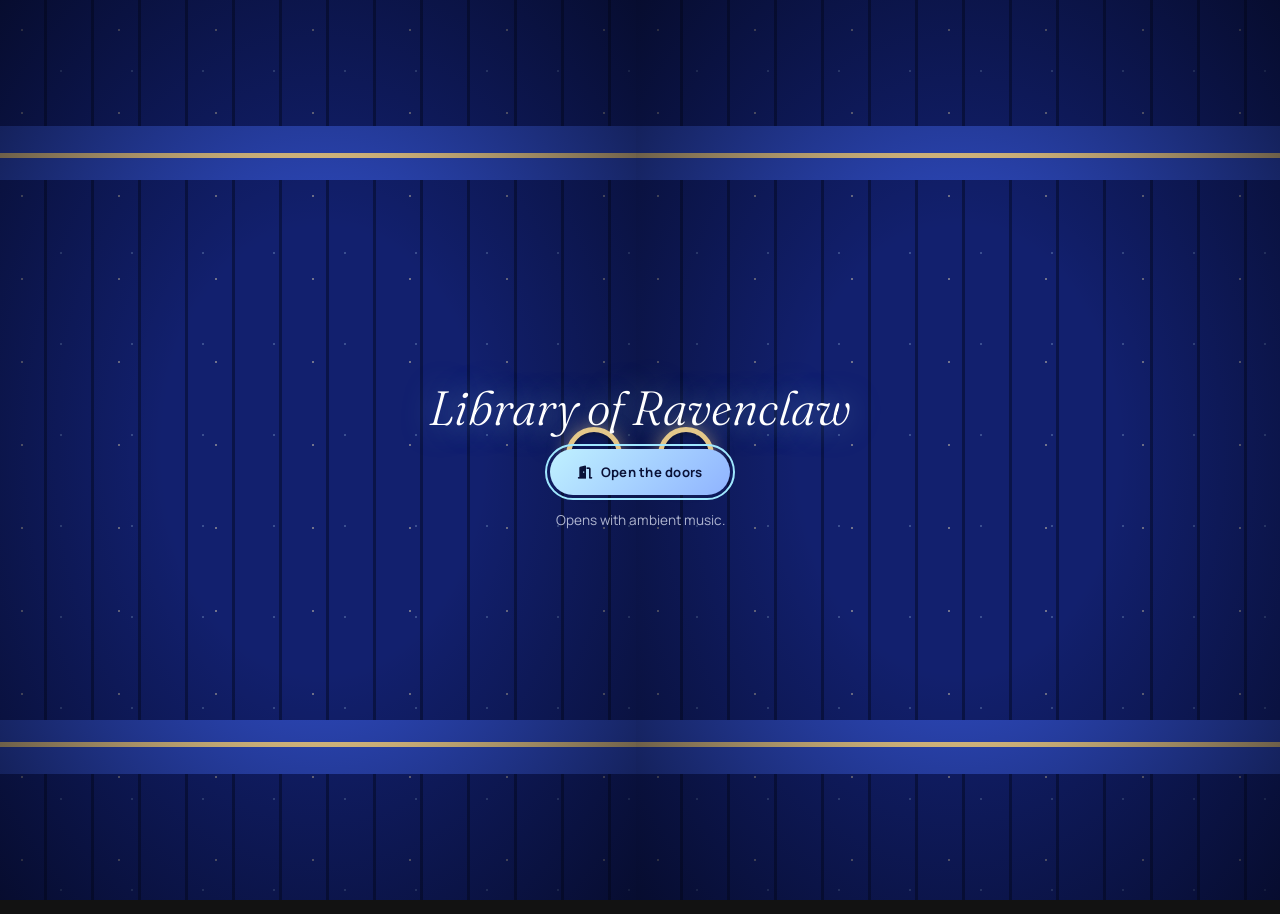
==== commit 5db0fac0: "Update index.html" ====
--- a/index.html
+++ b/index.html
@@ -46,17 +46,13 @@
 .hall-ui .hp-hero>*{animation:none}
 .hall-ui .halo{width:clamp(96px,17vmin,150px);margin-bottom:22px}
 .hall-ui .hp-mega{font-size:clamp(3rem,11vw,7.5rem)}
-.tomes{display:flex;flex-wrap:wrap;justify-content:center;gap:clamp(6px,1.6vw,16px);margin-top:34px}
-.tm{display:flex;flex-direction:column;align-items:center;justify-content:center;gap:9px;width:clamp(62px,17vw,98px);height:clamp(92px,25vw,132px);padding:8px 4px;text-align:center;text-decoration:none;color:#f6e3b4;font:600 clamp(.6rem,1.9vw,.76rem)/1.2 Manrope,sans-serif;border-radius:3px 10px 10px 3px;background:linear-gradient(100deg,rgba(0,0,0,.5) 0 6px,transparent 6px),linear-gradient(rgba(5,8,30,.22),rgba(5,8,30,.22)),var(--b);box-shadow:inset 0 0 0 1px rgba(233,201,135,.55),inset 0 8px 0 -6px #e9c987,inset 0 -8px 0 -6px #e9c987,0 16px 32px rgba(0,0,0,.65);animation:bob 4.5s ease-in-out infinite alternate;animation-delay:calc(var(--i)*-.9s);transition:box-shadow .3s,filter .3s}
-.tm i{font-size:clamp(1.1rem,4vw,1.6rem);color:#fff;text-shadow:0 2px 8px rgba(0,0,0,.6)}
-.tm:hover,.tm:focus-visible{filter:brightness(1.2);box-shadow:inset 0 0 0 1px #e9c987,0 0 34px rgba(233,201,135,.55),0 16px 32px rgba(0,0,0,.65)}
 .snd{position:fixed;top:14px;right:14px;z-index:61;width:44px;height:44px;border-radius:50%;border:1px solid var(--line);background:rgba(10,16,52,.66);backdrop-filter:blur(14px);-webkit-backdrop-filter:blur(14px);color:#d9f6ff;font-size:1rem;cursor:pointer;opacity:0;pointer-events:none;transition:opacity 1s 2.4s}
 .in .snd{opacity:1;pointer-events:auto}
 .snd[aria-pressed=true]{color:#f6e3b4;box-shadow:0 0 22px rgba(233,201,135,.35)}
 .snd.attn{animation:pulse 1.6s ease-in-out infinite}
 @keyframes pulse{50%{box-shadow:0 0 0 9px rgba(159,232,255,.2)}}
 .gate{position:fixed;inset:0;z-index:120;perspective:1400px;display:grid;place-items:center;overflow:hidden}
-.door{position:absolute;top:0;bottom:0;width:50.3%;transition:transform 2.6s cubic-bezier(.6,0,.2,1);background:radial-gradient(ellipse at center,transparent 35%,rgba(0,0,0,.65)),linear-gradient(transparent 14%,#6b4a1e 14% 17%,#e9c987 17% 17.6%,#6b4a1e 17.6% 20%,transparent 20% 80%,#6b4a1e 80% 82.4%,#e9c987 82.4% 83%,#6b4a1e 83% 86%,transparent 86%),repeating-linear-gradient(90deg,#251808 0 44px,#150d04 44px 47px)}
+.door{position:absolute;top:0;bottom:0;width:50.3%;transition:transform 2.6s cubic-bezier(.6,0,.2,1);background:radial-gradient(ellipse at center,transparent 35%,rgba(2,4,20,.7)),linear-gradient(transparent 14%,#2c47b8 14% 17%,#e9c987 17% 17.6%,#2c47b8 17.6% 20%,transparent 20% 80%,#2c47b8 80% 82.4%,#e9c987 82.4% 83%,#2c47b8 83% 86%,transparent 86%),radial-gradient(circle 1.4px at 22px 30px,rgba(246,227,180,.85),transparent) 0 0/97px 83px,radial-gradient(circle 1px at 61px 71px,rgba(191,233,255,.8),transparent) 0 0/71px 91px,repeating-linear-gradient(90deg,#12206e 0 44px,#0a1448 44px 47px)}
 .dl{left:0;transform-origin:0 50%}
 .dr{right:0;transform-origin:100% 50%}
 .door::after{content:'';position:absolute;top:50%;width:46px;height:46px;margin-top:-23px;border:5px solid #e9c987;border-radius:50%;box-shadow:0 0 18px rgba(233,201,135,.5),inset 0 0 8px rgba(0,0,0,.6)}
@@ -70,6 +66,19 @@
 .g-t{font:italic 300 clamp(1.8rem,6vw,3rem)/1.1 Fraunces,serif;color:#fff;text-shadow:0 0 30px rgba(159,232,255,.5)}
 .g-n{font-size:.85rem;color:var(--text-light)}
 /* sihir tambahan */
+.hall-ui .hp-hero{padding-bottom:80px}
+.scrolls{display:flex;flex-wrap:wrap;justify-content:center;gap:clamp(14px,3vw,26px);margin-top:34px;max-width:46rem}
+.sc{position:relative;display:flex;flex-direction:column;align-items:center;gap:5px;width:clamp(88px,27vw,150px);padding:20px 9px 22px;text-align:center;text-decoration:none;color:#1b2766;border-radius:3px;transform:rotate(var(--r));background:radial-gradient(circle at 18% 12%,rgba(140,100,40,.2),transparent 42%),radial-gradient(circle at 88% 84%,rgba(140,100,40,.24),transparent 46%),linear-gradient(#f6ecd0,#e4d3a6);box-shadow:inset 0 0 20px rgba(130,90,30,.4),0 16px 30px rgba(0,0,0,.6);animation:scfloat 5.5s ease-in-out infinite alternate;animation-delay:calc(var(--i)*-1.3s);transition:box-shadow .3s}
+.sc:nth-child(even){margin-top:16px}
+.sc::before,.sc::after{content:'';position:absolute;left:-5px;right:-5px;height:13px;border-radius:7px;background:linear-gradient(#a98a4e,#f3e4b8 42%,#c9aa63 72%,#7d5f28);box-shadow:0 3px 6px rgba(0,0,0,.45)}
+.sc::before{top:-7px}.sc::after{bottom:-7px}
+.sl{display:grid;place-items:center;width:clamp(30px,9vw,38px);aspect-ratio:1;border-radius:50%;font-size:clamp(.8rem,3vw,1rem);color:#f6e3b4;background:radial-gradient(circle at 35% 30%,#5a78e0,#1e3799 60%,#0c2461);box-shadow:0 3px 8px rgba(0,0,0,.5),inset 0 0 0 2px rgba(246,227,180,.4)}
+.sc b{font:italic 600 clamp(.85rem,3.2vw,1.15rem)/1.15 Fraunces,Georgia,serif}
+.sc small{display:none;font:500 .72rem/1.35 Manrope,sans-serif;color:#4d3d1c}
+.sc:hover,.sc:focus-visible{animation-play-state:paused;box-shadow:inset 0 0 20px rgba(130,90,30,.3),0 0 40px rgba(159,232,255,.6),0 16px 30px rgba(0,0,0,.6)}
+@keyframes scfloat{from{transform:rotate(var(--r)) translateY(0)}to{transform:rotate(calc(var(--r)*-.55)) translateY(-14px)}}
+@media(min-width:700px){.sc small{display:block}}
+@media(min-width:1000px) and (min-height:760px){.scrolls{position:absolute;inset:0;max-width:none;margin:0;pointer-events:none}.sc{position:absolute;left:var(--x);top:var(--y);bottom:var(--b);width:150px;margin:0;pointer-events:auto}}
 .lumos{position:fixed;inset:0;z-index:3;pointer-events:none;opacity:0;mix-blend-mode:screen;background:radial-gradient(circle 260px at var(--mx,50%) var(--my,42%),rgba(255,214,140,.24),rgba(159,232,255,.09) 48%,transparent 72%);transition:opacity 2s 2.2s}
 .in .lumos{opacity:1}
 @media(hover:none){.lumos{display:none}}
@@ -81,10 +90,7 @@
 .gate.open::before{opacity:1}
 .hall-ui .hp-mega{background-image:linear-gradient(105deg,transparent 42%,rgba(255,255,255,.95) 50%,transparent 58%),linear-gradient(#fff,#9fe8ff 70%,#6f8cff);background-size:250% 100%,100% 100%;background-repeat:no-repeat;background-position:150% 0,0 0;animation:sheen 7s 3.4s ease-in-out infinite}
 @keyframes sheen{0%,60%{background-position:150% 0,0 0}100%{background-position:-50% 0,0 0}}
-.tm{position:relative;overflow:hidden}
-.tm::after{content:'';position:absolute;inset:0;pointer-events:none;background:linear-gradient(115deg,transparent 35%,rgba(255,236,190,.45) 50%,transparent 65%) 160% 0/250% 100% no-repeat;transition:background-position .9s}
-.tm:hover::after,.tm:focus-visible::after{background-position:-60% 0}
-@media(prefers-reduced-motion:reduce){.motes,.lumos{display:none}.hall-ui .hp-mega{animation:none}.dolly,.door,.hall,.hall-ui,.gate.open{transition-duration:.01s;transition-delay:0s}.cd>div,.fm,.tm,.rays{animation:none}}
+@media(prefers-reduced-motion:reduce){.motes,.lumos{display:none}.hall-ui .hp-mega{animation:none}.dolly,.door,.hall,.hall-ui,.gate.open{transition-duration:.01s;transition-delay:0s}.cd>div,.fm,.sc,.rays{animation:none}}
 </style>
 </head>
 <body class="home">
@@ -97,14 +103,6 @@
 <audio id="bgm" loop preload="none"></audio>
 <header class="hp-nav">
 <a class="hp-brand" href="/" aria-label="House of Ravenclaw home"><img src="https://lh3.googleusercontent.com/d/1eQXRQppRAoOD6T9FLiRMVJSaHZSZ1E-a=w80" alt=""><span>HOUSE OF RAVENCLAW</span></a>
-<nav class="nav-menu" aria-label="Library sections">
-<a class="nav-item active" href="/" aria-current="page"><i class="fa-solid fa-house"></i> <span class="nav-txt">Home</span></a>
-<a class="nav-item" href="/library.html"><i class="fa-solid fa-book-open"></i> <span class="nav-txt">Library</span></a>
-<a class="nav-item" href="/classes.html"><i class="fa-solid fa-scroll"></i> <span class="nav-txt">Class Information</span></a>
-<a class="nav-item" href="/reports.html"><i class="fa-solid fa-shield-halved"></i> <span class="nav-txt">Academic Reports</span></a>
-<a class="nav-item" href="/directory.html"><i class="fa-solid fa-landmark"></i> <span class="nav-txt">Class Directory</span></a>
-<a class="nav-item" href="/owl-guide.html"><i class="fa-solid fa-file-signature"></i> <span class="nav-txt">O.W.L Guide</span></a>
-</nav>
 </header>
 <button type="button" class="snd" id="snd" aria-pressed="false" aria-label="Music" title="Music on / off"><i class="fa-solid fa-volume-xmark"></i></button>
 <main class="hall-ui" id="ui">
@@ -113,12 +111,12 @@
 <p class="hp-motto">Wit beyond measure is man’s greatest treasure</p>
 <h1 class="hp-h hp-mega">Ravenclaw</h1>
 <p class="hp-tag">The Academic Library. Class scrolls, schedules and reports, all in one tower.</p>
-<nav class="tomes" aria-label="Library sections">
-<a class="tm" href="/library.html" style="--i:0;--b:linear-gradient(135deg,#1e3799,#0c2461)"><i class="fa-solid fa-book-open"></i><span>Library</span></a>
-<a class="tm" href="/classes.html" style="--i:1;--b:linear-gradient(135deg,#5a3d8f,#0c2461)"><i class="fa-solid fa-scroll"></i><span>Class Information</span></a>
-<a class="tm" href="/reports.html" style="--i:2;--b:linear-gradient(135deg,#0e6f7d,#0a2a4a)"><i class="fa-solid fa-shield-halved"></i><span>Academic Reports</span></a>
-<a class="tm" href="/directory.html" style="--i:3;--b:linear-gradient(135deg,#b8863a,#5a3a12)"><i class="fa-solid fa-landmark"></i><span>Class Directory</span></a>
-<a class="tm" href="/owl-guide.html" style="--i:4;--b:linear-gradient(135deg,#4a6b8a,#16202e)"><i class="fa-solid fa-file-signature"></i><span>O.W.L Guide</span></a>
+<nav class="scrolls" aria-label="Library sections">
+<a class="sc" href="/library.html" style="--i:0;--r:-7deg;--x:6%;--y:12%"><span class="sl"><i class="fa-solid fa-book-open"></i></span><b>Library</b><small>Class scrolls, shelved by day</small></a>
+<a class="sc" href="/classes.html" style="--i:1;--r:5deg;--x:80%;--y:9%"><span class="sl"><i class="fa-solid fa-scroll"></i></span><b>Class Information</b><small>Schedules, tasks and replacement classes</small></a>
+<a class="sc" href="/reports.html" style="--i:2;--r:6deg;--x:5%;--b:8%"><span class="sl"><i class="fa-solid fa-shield-halved"></i></span><b>Academic Reports</b><small>Your monthly report scrolls</small></a>
+<a class="sc" href="/directory.html" style="--i:3;--r:-5deg;--x:81%;--b:12%"><span class="sl"><i class="fa-solid fa-landmark"></i></span><b>Class Directory</b><small>Professors, classrooms, deadlines</small></a>
+<a class="sc" href="/owl-guide.html" style="--i:4;--r:-2deg;--x:calc(50% - 75px);--b:3%"><span class="sl"><i class="fa-solid fa-file-signature"></i></span><b>O.W.L Guide</b><small>Exam rules and requirements</small></a>
 </nav>
 </section>
 </main>
--- a/library.css
+++ b/library.css
@@ -0,0 +1,284 @@
+:root{--bg-main:#0a1238;--bg-panel:#1b2766;--text-gold:#e9c987;--text-gold-light:#eef2ff;--text-light:rgba(233,238,252,.74);--bg-card-light:#cfd8ff;--status-normal:#e9c987;--status-replace-class:#8fb3ff;--status-assignment:#ffb35c;--status-canceled:#ff6b7f;--glow:#9fe8ff;--line:rgba(159,232,255,.2);--glass:rgba(16,24,70,.55)}
+*{margin:0;padding:0;box-sizing:border-box}
+html{overflow-x:clip}
+body{font:400 1.02rem/1.65 Manrope,system-ui,sans-serif;color:#e9eefc;min-height:100vh;overflow-x:hidden;background:radial-gradient(1100px 700px at 12% -8%,rgba(70,80,210,.38),transparent 60%),radial-gradient(900px 600px at 96% 8%,rgba(20,150,190,.26),transparent 60%),linear-gradient(#0a0f2e,#04061a) fixed}
+h1,h2,h3,h4{font-family:Fraunces,Georgia,serif;color:#fff;line-height:1.15}
+:focus-visible{outline:2px solid var(--glow);outline-offset:3px}
+.orb{display:none}
+#stars{position:fixed;inset:0;width:100%;height:100%;z-index:0;pointer-events:none}
+#sparks{position:fixed;inset:0;z-index:90;pointer-events:none}
+/* dock navigasi melayang */
+.hp-brand{position:fixed;top:14px;left:14px;z-index:60;display:block}
+.hp-brand img{width:42px;height:42px;object-fit:contain;filter:drop-shadow(0 0 12px rgba(159,232,255,.7))}
+.hp-brand span{display:none}
+.nav-menu{position:fixed;left:50%;bottom:16px;transform:translateX(-50%);z-index:60;display:flex;gap:2px;padding:6px;max-width:calc(100vw - 20px);overflow-x:auto;scrollbar-width:none;border-radius:999px;background:rgba(10,16,52,.66);backdrop-filter:blur(18px);-webkit-backdrop-filter:blur(18px);border:1px solid var(--line);box-shadow:0 12px 40px rgba(0,0,0,.65),0 0 30px rgba(159,232,255,.08)}
+.nav-menu::-webkit-scrollbar{display:none}
+.nav-item{flex:0 0 auto;display:flex;align-items:center;gap:8px;padding:10px 16px;border:0;border-radius:999px;background:none;cursor:pointer;white-space:nowrap;font:600 .86rem Manrope,sans-serif;color:rgba(233,238,252,.75);transition:all .25s}
+.nav-item:hover{color:#fff;background:rgba(159,232,255,.1)}
+.nav-item.active{color:#0a1238;background:linear-gradient(135deg,#bff1ff,#8fb3ff);box-shadow:0 0 22px rgba(159,232,255,.55)}
+@media(max-width:700px){.nav-item:not(.active) .nav-txt{display:none}.nav-item{padding:10px 14px}}
+.main-content{position:relative;z-index:1;max-width:1180px;margin:0 auto;padding:3rem 1.25rem 8rem}
+.section{display:none}
+.section.active{display:block;animation:fadeIn .4s ease}
+@keyframes fadeIn{from{opacity:0;transform:translateY(10px)}to{opacity:1;transform:none}}
+.page-header{margin-bottom:1.8rem}
+.page-header h2{font:italic 300 clamp(2.2rem,6vw,4rem) Fraunces,serif;letter-spacing:-.01em;text-shadow:0 0 30px rgba(159,232,255,.3)}
+.page-sub{margin-top:.4rem;color:var(--text-light)}
+.summary-actions{display:flex;gap:10px;flex-wrap:wrap;margin-top:1.2rem}
+.glowing-btn,.btn-summary,.hp-btn{display:inline-flex;align-items:center;justify-content:center;gap:8px;border-radius:999px;font:700 .82rem Manrope,sans-serif;letter-spacing:.02em;text-decoration:none;cursor:pointer;transition:all .3s}
+.glowing-btn{width:100%;margin-top:10px;padding:10px 18px;background:linear-gradient(135deg,#bff1ff,#8fb3ff);color:#0a1238;border:0}
+.btn-summary{padding:10px 18px;background:rgba(159,232,255,.08);border:1px solid var(--line);color:#d9f6ff}
+.btn-summary:hover,.hp-btn.line:hover{background:rgba(159,232,255,.2)}
+.glowing-btn:hover,.btn-summary:hover,.hp-btn:hover{box-shadow:0 0 26px rgba(159,232,255,.5);transform:translateY(-2px)}
+.glowing-btn:disabled{opacity:.6;cursor:wait}
+/* kaca */
+.filter-bar,.table-responsive,.content-box,.modal-card{background:var(--glass);backdrop-filter:blur(14px);-webkit-backdrop-filter:blur(14px);border:1px solid var(--line);border-radius:16px;box-shadow:0 20px 50px rgba(0,0,0,.4),inset 0 1px 0 rgba(255,255,255,.08)}
+.filter-bar{display:flex;gap:14px;flex-wrap:wrap;padding:16px;margin-bottom:2.2rem}
+.filter-group{display:flex;flex-direction:column;gap:6px;flex:1;min-width:140px}
+.filter-label{font:600 .78rem Manrope,sans-serif;color:var(--glow)}
+.filter-select{width:100%;padding:10px 36px 10px 14px;border-radius:10px;border:1px solid var(--line);background:rgba(4,8,30,.7) url("data:image/svg+xml,%3Csvg xmlns='http://www.w3.org/2000/svg' width='12' height='8' fill='none' stroke='%239fe8ff' stroke-width='2'%3E%3Cpath d='M1 1l5 5 5-5'/%3E%3C/svg%3E") no-repeat right 14px center;color:#eef2ff;font:500 .92rem Manrope,sans-serif;appearance:none;-webkit-appearance:none;cursor:pointer}
+.filter-select:hover{border-color:var(--glow)}
+.filter-select option{background:#0d1445}
+/* perpustakaan: buku melayang 3D */
+.shelf-group{margin-bottom:2.4rem}
+.shelf-day-title{font:italic 300 clamp(2.6rem,9vw,5.4rem) Fraunces,serif;line-height:1;color:transparent;-webkit-text-stroke:1px rgba(159,232,255,.5);margin-bottom:-.15em}
+.shelf-day-title i{display:none}
+.shelf-row{display:flex;flex-wrap:wrap;gap:30px 44px;justify-content:center;perspective:1100px;padding:30px 10px 96px}
+.wood-shelf{height:1px;background:linear-gradient(90deg,transparent,rgba(159,232,255,.6),transparent);box-shadow:0 0 26px 2px rgba(159,232,255,.25)}
+.tome{position:relative;width:clamp(138px,40vw,162px);height:230px;transform-style:preserve-3d;animation:levit 5s ease-in-out infinite alternate}
+
+@keyframes levit{to{transform:translateY(-14px)}}
+.tome::after{content:'';position:absolute;left:6%;right:6%;bottom:-30px;height:16px;border-radius:50%;background:radial-gradient(ellipse,rgba(159,232,255,.5),transparent 70%);filter:blur(4px)}
+.tome-in{position:absolute;inset:0;transform-style:preserve-3d;transform:rotateY(-28deg) rotateX(3deg);transition:transform .6s cubic-bezier(.2,.8,.2,1)}
+.tome:hover .tome-in,.tome:focus-within .tome-in{transform:rotateY(-6deg) translateY(-8px)}
+.face{position:absolute;backface-visibility:hidden}
+.front{inset:0;transform:translateZ(17px);display:flex;flex-direction:column;justify-content:space-between;padding:18px 16px;border-radius:2px 8px 8px 2px;background:linear-gradient(115deg,rgba(255,255,255,.26),transparent 38%),linear-gradient(rgba(5,8,30,.28),rgba(5,8,30,.28)),var(--bg);box-shadow:inset 0 0 0 1px rgba(255,255,255,.2),0 0 40px rgba(159,232,255,.12)}
+.spine{top:0;bottom:0;left:-17px;width:34px;transform:rotateY(-90deg);background:linear-gradient(rgba(5,8,30,.5),rgba(5,8,30,.5)),var(--bg);box-shadow:inset 0 14px 0 -11px #e9c987,inset 0 -14px 0 -11px #e9c987}
+.back{inset:0;transform:translateZ(-17px) rotateY(180deg);background:linear-gradient(rgba(5,8,30,.6),rgba(5,8,30,.6)),var(--bg)}
+.pages{top:4px;bottom:4px;right:-17px;width:34px;transform:rotateY(90deg);background:repeating-linear-gradient(0deg,#f4ecd8 0 2px,#d9cfb4 2px 3px)}
+.book-icon{font-size:1.5rem;color:rgba(255,255,255,.9);text-shadow:0 2px 8px rgba(0,0,0,.5)}
+.book-title{font:600 1.2rem/1.2 Fraunces,serif;color:#fff;text-shadow:0 2px 10px rgba(0,0,0,.55)}
+.book-major{margin-top:6px;font:italic 400 .86rem Fraunces,serif;color:#f6e3b4}
+.tome-act{position:absolute;left:50%;bottom:-66px;transform:translateX(-50%);width:100%}
+.book-btn{display:flex;align-items:center;justify-content:center;gap:6px;padding:8px;border-radius:999px;border:1px solid rgba(233,201,135,.7);background:rgba(10,16,52,.7);color:#f6e3b4;font:700 .72rem Manrope,sans-serif;text-decoration:none;transition:.3s}
+.book-btn:hover{background:#e9c987;color:#0a1238;box-shadow:0 0 22px rgba(233,201,135,.5)}
+/* class info: papan keberangkatan peron 9¾ */
+.board-head,.dep{display:grid;grid-template-columns:170px 1fr 150px 190px auto;gap:16px;align-items:center}
+.board-head{padding:0 22px 8px;font:600 .8rem Manrope,sans-serif;color:var(--glow)}
+.board .shelf-day-title{font:600 1.35rem 'Barlow Condensed',sans-serif;letter-spacing:.06em;color:var(--text-gold);-webkit-text-stroke:0;margin:18px 0 8px}
+.dep{padding:16px 20px;margin-bottom:10px;border:1px solid var(--line);border-left:4px solid var(--st);border-radius:12px;background:linear-gradient(90deg,rgba(16,24,70,.75),rgba(10,16,48,.5));transition:all .3s}
+.dep:hover{border-color:var(--st);box-shadow:0 0 30px rgba(159,232,255,.12);transform:translateX(4px)}
+.dep-time{justify-self:start;padding:8px 12px;border-radius:6px;font:600 1.15rem 'Barlow Condensed',sans-serif;letter-spacing:.1em;color:#ffcf70;text-shadow:0 0 8px rgba(255,190,80,.6);background:linear-gradient(transparent 48%,rgba(0,0,0,.7) 50%,transparent 52%),#05070f;box-shadow:inset 0 0 0 1px #2a2412}
+.dep-main b{display:block;font:600 1.35rem Fraunces,serif;color:#fff}
+.dep-main small{color:var(--text-light)}
+.dep-lvl{font:600 .78rem Manrope,sans-serif;color:#cfd8ff}
+.dep-st{display:flex;align-items:center;gap:8px;font:600 .8rem Manrope,sans-serif;color:var(--st)}
+.dep-st::before{content:'';width:9px;height:9px;border-radius:50%;background:var(--st);box-shadow:0 0 12px var(--st)}
+.task-content{list-style:none;margin:8px 0 0;font-size:.9rem;color:rgba(233,238,252,.85)}
+.task-content li{position:relative;padding-left:18px}
+.task-content li::before{content:'✦';position:absolute;left:0;color:var(--text-gold)}
+@media(max-width:860px){.board-head{display:none}.dep{grid-template-columns:1fr;gap:8px}}
+/* rapor: amplop surat burung hantu */
+.report-grid{display:grid;grid-template-columns:repeat(auto-fill,minmax(250px,1fr));gap:1.5rem}
+.env{padding-top:84px;text-align:center;cursor:pointer}
+.env-box{position:relative;height:168px;border-radius:8px;background:linear-gradient(#1f2f7c,#141f58);box-shadow:0 20px 40px rgba(0,0,0,.5)}
+.env-letter{position:absolute;left:14px;right:14px;top:12px;bottom:14px;z-index:2;padding:14px 12px;border-radius:3px;background:linear-gradient(#fffdf5,#efe8d2);color:#1b2766;transition:transform .55s cubic-bezier(.2,.8,.2,1)}
+.env-letter b{display:block;margin-bottom:10px;font:italic 500 1.05rem Fraunces,serif}
+.env-letter i{display:block;height:4px;margin:7px 10px;border-radius:2px;background:rgba(27,39,102,.18)}
+.env-front{position:absolute;inset:0;z-index:3;border-radius:8px;background:linear-gradient(#2a3d94,#1b2766);clip-path:polygon(0 0,50% 54%,100% 0,100% 100%,0 100%)}
+.env-flap{position:absolute;left:0;right:0;top:0;height:58%;z-index:4;background:linear-gradient(#34499f,#243483);clip-path:polygon(0 0,100% 0,50% 100%);transform-origin:top;transition:transform .5s ease,z-index 0s .25s}
+.env-seal{position:absolute;left:50%;top:58%;z-index:5;width:46px;height:46px;margin:-23px 0 0 -23px;display:grid;place-items:center;border-radius:50%;background:radial-gradient(circle at 35% 30%,#f6e3b4,#c8933f 60%,#8a5d1f);color:#3a2508;box-shadow:0 4px 12px rgba(0,0,0,.5);transition:all .35s}
+.env:hover .env-flap,.env.open .env-flap{transform:rotateX(180deg);z-index:1}
+.env:hover .env-letter,.env.open .env-letter{transform:translateY(-78px)}
+.env:hover .env-seal,.env.open .env-seal{opacity:0;transform:scale(.5) rotate(25deg)}
+.env-cap{margin-top:16px}
+.env-cap small{display:block;font:600 .82rem Manrope,sans-serif;color:var(--text-gold)}
+.env-cap b{font:italic 400 1.6rem Fraunces,serif;color:#fff}
+/* direktori & panduan */
+.table-responsive{overflow-x:auto;margin:1.5rem 0;-webkit-overflow-scrolling:touch}
+.dir-table{width:100%;min-width:680px;border-collapse:collapse;text-align:left}
+.dir-table th{padding:16px 18px;border-bottom:1px solid var(--line);white-space:nowrap;font:700 .78rem Manrope,sans-serif;color:var(--glow)}
+.dir-table td{padding:14px 18px;border-bottom:1px solid rgba(159,232,255,.08);font-size:.92rem}
+.dir-table tbody tr:hover{background:rgba(159,232,255,.06)}
+.content-box{max-width:780px;margin:0 auto;padding:2.4rem 2.2rem;line-height:1.85;color:rgba(233,238,252,.92)}
+.content-box h3{margin:2.4rem 0 .8rem;font:italic 500 1.7rem Fraunces,serif}
+.content-box h3:first-child{margin-top:0}
+.content-box h3:first-child+p::first-letter{float:left;padding:.04em .1em 0 0;font:italic 300 4rem/.8 Fraunces,serif;color:var(--glow)}
+.content-box p{margin:.9rem 0}
+.content-box ul,.content-box ol{margin:0 0 1.2rem;padding-left:1.4rem}
+.content-box li{margin-bottom:.5rem}
+.content-box em{color:#f6e3b4}
+.content-box hr{border:0;border-top:1px dashed var(--line);margin:2rem 0}
+.content-box .table-responsive{margin:1.2rem 0;box-shadow:none}
+/* modal, loader, toast */
+.modal-overlay{position:fixed;inset:0;z-index:1000;display:none;align-items:center;justify-content:center;padding:16px;overflow:auto;background:rgba(3,5,20,.8);backdrop-filter:blur(8px);-webkit-backdrop-filter:blur(8px)}
+.modal-card{position:relative;width:100%;max-width:400px;padding:30px 26px;text-align:center;background:rgba(14,22,66,.92);box-shadow:0 0 60px rgba(159,232,255,.2);animation:fadeIn .35s ease}
+.modal-card h3{margin-bottom:12px;font-size:1.6rem}
+.modal-lock{margin-bottom:10px;font-size:2rem;color:var(--glow)}
+.modal-note{margin-bottom:16px;font-size:.88rem;color:var(--text-light)}
+.modal-input{width:100%;margin-bottom:12px;padding:11px 12px;border-radius:10px;border:1px solid var(--line);background:rgba(4,8,30,.7);color:#fff;text-align:center;font:500 16px Manrope,sans-serif}
+.modal-ok{margin-bottom:8px;font-weight:700;color:#6df2b0}
+.token-box{margin-bottom:12px;padding:12px;border:1px dashed var(--glow);border-radius:10px;background:rgba(159,232,255,.08);font:600 1.1rem 'Barlow Condensed',sans-serif;letter-spacing:.1em;word-break:break-all;user-select:all;color:var(--glow)}
+.btn-close-modal{position:absolute;top:10px;right:12px;padding:6px;border:0;background:none;font-size:1.2rem;color:#fff;cursor:pointer}
+.loading-screen{display:flex;flex-wrap:wrap;align-items:center;justify-content:center;gap:14px;margin-bottom:1.5rem;padding:16px 20px;text-align:center;border:1px dashed var(--line);border-radius:14px;background:rgba(8,12,40,.6)}
+.loading-screen img{width:44px;animation:glow 2.4s ease-in-out infinite alternate}
+.loading-screen p{font:italic 1.1rem Fraunces,serif;color:var(--glow)}
+.load-err{flex-basis:100%;font:.8rem/1.5 monospace;word-break:break-word}
+.toast{position:fixed;left:50%;bottom:88px;transform:translateX(-50%);z-index:2000;max-width:min(92vw,420px);padding:12px 18px;border:1px solid var(--line);border-radius:12px;background:#0c1448;box-shadow:0 0 30px rgba(159,232,255,.25);text-align:center}
+@keyframes glow{from{filter:drop-shadow(0 0 6px rgba(159,232,255,.25))}to{filter:drop-shadow(0 0 22px rgba(159,232,255,.8))}}
+/* hero */
+.hp-hero{position:relative;z-index:1;min-height:100svh;display:flex;flex-direction:column;align-items:center;justify-content:center;text-align:center;padding:80px 20px 130px}
+.hp-hero>*{animation:rise 1s cubic-bezier(.2,.7,.2,1) both}
+.hp-hero>:nth-child(2){animation-delay:.12s}.hp-hero>:nth-child(3){animation-delay:.24s}.hp-hero>:nth-child(4){animation-delay:.36s}.hp-hero>:nth-child(5){animation-delay:.48s}
+@keyframes rise{from{opacity:0;transform:translateY(26px)}to{opacity:1;transform:none}}
+.halo{position:relative;display:grid;place-items:center;width:clamp(150px,28vmin,220px);aspect-ratio:1;margin-bottom:34px;border-radius:50%;background:radial-gradient(circle,rgba(159,232,255,.35),rgba(159,232,255,.06) 60%,transparent 70%)}
+.halo::before,.halo::after{content:'';position:absolute;border-radius:50%}
+.halo::before{inset:-14px;border:1px dashed rgba(159,232,255,.55);animation:spin 45s linear infinite}
+.halo::after{inset:-36px;border:1px solid rgba(233,201,135,.3);animation:spin 70s linear infinite reverse}
+@keyframes spin{to{transform:rotate(360deg)}}
+.hp-crest{width:62%;filter:drop-shadow(0 0 24px rgba(159,232,255,.85))}
+.hp-motto{margin-bottom:6px;font:italic 400 1.1rem Fraunces,serif;color:var(--text-gold)}
+.hp-h{font-weight:300}
+.hp-mega{font:italic 300 clamp(3.6rem,14vw,10rem)/1 Fraunces,serif;letter-spacing:-.02em;background:linear-gradient(#fff,#9fe8ff 70%,#6f8cff);-webkit-background-clip:text;background-clip:text;color:transparent;filter:drop-shadow(0 0 34px rgba(159,232,255,.35))}
+.hp-tag{max-width:32rem;margin-top:18px;font-size:1.1rem;color:var(--text-light)}
+.hp-cta{display:flex;flex-wrap:wrap;gap:12px;justify-content:center;margin-top:30px}
+.hp-btn{padding:14px 28px}
+.hp-btn.solid{background:linear-gradient(135deg,#bff1ff,#8fb3ff);color:#0a1238;border:0}
+.hp-btn.line{background:transparent;color:#d9f6ff;border:1px solid rgba(159,232,255,.55)}
+.hp-down{position:absolute;bottom:100px;font-size:20px;color:var(--glow);animation:hint 2s ease-in-out infinite!important}
+@keyframes hint{0%,100%{transform:translateY(0)}50%{transform:translateY(8px)}}
+.band{position:relative}.sk{display:none}
+@media(prefers-reduced-motion:reduce){*{animation:none!important;transition:none!important}}
+
+/* ===== v3: lebih hidup ===== */
+@keyframes enter{from{opacity:0;translate:0 70px;rotate:7deg;scale:.85}}
+.shelf-row{gap:60px 36px;padding:34px 10px 70px;perspective:1300px}
+.tome{--w:158px;--h:232px;--tilt:-2deg;width:calc(var(--w)*var(--s,1));height:calc(var(--h)*var(--s,1));margin:0 8px;cursor:pointer;animation:enter .9s cubic-bezier(.2,.9,.3,1.2) backwards,levit 5.5s ease-in-out infinite alternate;animation-delay:calc(var(--i,0)*60ms),calc(var(--i,0)*-900ms)}
+.tome:nth-child(3n+1){--w:150px;--h:222px;--tilt:-4deg}.tome:nth-child(3n+2){--w:166px;--h:248px;--tilt:3deg}.tome:nth-child(3n){--w:156px;--h:212px;--tilt:-1.5deg}
+@keyframes levit{from{transform:translateY(0) rotate(var(--tilt))}to{transform:translateY(-16px) rotate(calc(var(--tilt)*-1.3))}}
+.tome-in{transform:rotateY(-32deg) rotateX(4deg)}
+.tome:nth-child(2n) .tome-in{transform:rotateY(-20deg) rotateX(4deg)}
+.tome.open .tome-in,.tome:focus-within .tome-in{transform:translateX(34px) rotateY(-14deg) rotateX(6deg)}
+.cover{position:absolute;inset:0;transform-style:preserve-3d;transform-origin:left center;transform:translateZ(17px);transition:transform .8s cubic-bezier(.3,.9,.3,1.1)}
+.tome.open .cover{transform:translateZ(17px) rotateY(-128deg)}
+@media(hover:hover){.tome:hover .tome-in{transform:translateX(34px) rotateY(-14deg) rotateX(6deg)}.tome:hover .cover{transform:translateZ(17px) rotateY(-128deg)}}
+.cov-out{inset:0;display:flex;flex-direction:column;justify-content:space-between;padding:18px 16px;border-radius:2px 8px 8px 2px;background:linear-gradient(115deg,rgba(255,255,255,.28),transparent 38%),linear-gradient(rgba(5,8,30,.28),rgba(5,8,30,.28)),var(--bg);box-shadow:inset 0 0 0 1px rgba(255,255,255,.22),0 0 40px rgba(159,232,255,.12)}
+.cov-in{inset:0;transform:rotateY(180deg);border-radius:8px 2px 2px 8px;background:linear-gradient(rgba(5,8,30,.55),rgba(5,8,30,.55)),var(--bg)}
+.leaf{top:4px;bottom:4px;left:3px;right:2px;transform:translateZ(13px);display:flex;flex-direction:column;align-items:center;justify-content:center;gap:10px;padding:14px;text-align:center;border-radius:2px 5px 5px 2px;background:repeating-linear-gradient(0deg,rgba(27,39,102,.07) 0 1px,transparent 1px 22px),linear-gradient(#fffdf5,#efe8d2);color:#1b2766}
+.leaf>i{font-size:1.6rem;color:#8a5d1f}.lf-t{font:italic 500 .95rem Fraunces,serif}
+.leaf .book-btn{width:100%;background:#1b2766;border-color:#1b2766;color:#f6e3b4}
+.leaf span:not(.lf-t){color:#8a8472!important}
+.spine{display:flex;align-items:center;justify-content:center}
+.spine b{display:block;writing-mode:vertical-rl;max-height:100%;overflow:hidden;text-overflow:ellipsis;white-space:nowrap;padding:12px 0;font:600 .8rem Fraunces,serif;color:#f6e3b4}
+/* kelas: kartu penyihir holografik */
+.board{display:grid;grid-template-columns:repeat(auto-fill,minmax(215px,1fr));gap:30px 24px;perspective:1300px}
+.wz{position:relative;height:345px;cursor:pointer;animation:enter .8s cubic-bezier(.2,.9,.3,1.2) backwards,bob 6s ease-in-out infinite alternate;animation-delay:calc(var(--i,0)*70ms),calc(var(--i,0)*-800ms)}
+.wz:nth-child(odd){--r:-1.6deg}.wz:nth-child(even){--r:1.6deg}
+@keyframes bob{from{transform:translateY(0) rotate(var(--r,0deg))}to{transform:translateY(-10px) rotate(calc(var(--r,0deg)*-1))}}
+.wz-in{position:absolute;inset:0;transform-style:preserve-3d;transform:rotateX(var(--rx,0deg)) rotateY(calc(var(--ry,0deg) + var(--fl,0deg)));transition:transform .5s cubic-bezier(.2,.8,.2,1)}
+.wz.flip{--fl:180deg}
+.wz-f{position:absolute;inset:0;backface-visibility:hidden;-webkit-backface-visibility:hidden;border-radius:16px;overflow:hidden}
+.wz-front{display:flex;flex-direction:column;padding:12px;background:linear-gradient(160deg,#2a3a8a,#0d143f);box-shadow:0 0 0 2px #e9c987,0 0 0 5px #0a1038,0 0 0 6px rgba(233,201,135,.6),0 18px 40px rgba(0,0,0,.55)}
+.wz-front::after{content:'';position:absolute;inset:0;border-radius:inherit;pointer-events:none;opacity:.7;mix-blend-mode:color-dodge;background:linear-gradient(115deg,transparent 20%,rgba(255,120,200,.3) 35%,rgba(120,220,255,.32) 50%,rgba(255,240,140,.3) 65%,transparent 80%) var(--mx,50%) var(--my,50%)/250% 250%;animation:holo 7s ease-in-out infinite alternate}
+.wz:hover .wz-front::after{animation:none}
+@keyframes holo{from{background-position:0 0}to{background-position:100% 100%}}
+.wz-top{display:flex;justify-content:space-between;align-items:center;padding:2px 4px 8px;font:600 .74rem Manrope,sans-serif;color:#f6e3b4}
+.wz-art{flex:1;display:grid;place-items:center;border-radius:10px;background:var(--bg);box-shadow:inset 0 0 0 2px rgba(255,255,255,.25),inset 0 0 40px rgba(0,0,0,.45)}
+.wz-art i{font-size:4.2rem;color:rgba(255,255,255,.93);filter:drop-shadow(0 6px 12px rgba(0,0,0,.5));animation:wig 3.2s ease-in-out infinite alternate}
+@keyframes wig{from{transform:rotate(-9deg) scale(.95)}to{transform:rotate(9deg) scale(1.08) translateY(-4px)}}
+.wz h3{margin:12px 4px 2px;font:600 1.25rem/1.15 Fraunces,serif}
+.wz-prof{margin:0 4px;font-size:.78rem;color:var(--text-light)}
+.wz-foot{display:flex;justify-content:space-between;gap:8px;margin:10px 4px 2px;padding-top:8px;border-top:1px solid rgba(233,201,135,.3);font:600 .85rem 'Barlow Condensed',sans-serif}
+.wz-time{color:#ffcf70;letter-spacing:.06em}.wz-state{color:var(--st);text-align:right}
+.wz-back{transform:rotateY(180deg);display:flex;flex-direction:column;gap:12px;padding:20px 16px;overflow:auto;background:linear-gradient(160deg,#16225e,#0a1038);box-shadow:0 0 0 2px #e9c987,0 0 0 5px #0a1038,0 18px 40px rgba(0,0,0,.55)}
+.wz-back .task-content{margin:0}.wz-empty{font-style:italic;color:var(--text-light)}
+.wz-back .glowing-btn{margin-top:0}.wz-hint{margin-top:auto;text-align:center;font-size:.7rem;color:var(--text-light)}
+/* rapor: amplop beterbangan */
+.report-grid{display:flex;flex-wrap:wrap;justify-content:center;gap:0 38px;padding:10px 0 20px;perspective:1000px}
+.env{width:min(250px,80vw);--r:-3deg;animation:enter .9s cubic-bezier(.2,.9,.3,1.2) backwards,sway 5.5s ease-in-out infinite alternate;animation-delay:calc(var(--i,0)*90ms),calc(var(--i,0)*-700ms)}
+.env:nth-child(3n+1){--r:-4deg;margin-top:34px}.env:nth-child(3n+2){--r:3deg}.env:nth-child(3n){--r:-2deg;margin-top:18px}
+.env:hover{animation-play-state:paused}
+@keyframes sway{from{transform:translateY(0) rotate(var(--r))}to{transform:translateY(-16px) rotate(calc(var(--r)*-1))}}
+.env-seal{animation:pulse 2.4s ease-in-out infinite}
+@keyframes pulse{50%{box-shadow:0 4px 12px rgba(0,0,0,.5),0 0 26px 6px rgba(233,201,135,.7)}}
+/* panduan O.W.L: rata kiri-kanan */
+.content-box p,.content-box li{text-align:justify;text-justify:inter-word;hyphens:auto;-webkit-hyphens:auto}
+@media(max-width:480px){.shelf-row{--s:.84;gap:48px 22px;padding-bottom:60px}.tome{margin:0 4px}.book-title{font-size:1.02rem}.content-box{padding:1.6rem 1.2rem}}
+
+/* ===== v4: direktori = potret yang tergantung ===== */
+.portraits{display:grid;grid-template-columns:repeat(auto-fill,minmax(250px,1fr));gap:68px 28px;padding:54px 4px 30px}
+.pt{position:relative;transform-origin:50% -36px;--a:2.4deg;animation:enter .9s cubic-bezier(.2,.9,.3,1.2) backwards,swing 5.5s ease-in-out infinite alternate;animation-delay:calc(var(--i,0)*80ms),calc(var(--i,0)*-700ms)}
+.pt:nth-child(3n){--a:1.6deg}.pt:nth-child(3n+1){--a:2.8deg}
+.pt:hover{animation-play-state:paused}
+@keyframes swing{from{transform:rotate(calc(var(--a)*-1))}to{transform:rotate(var(--a))}}
+.pt::before{content:'';position:absolute;top:-36px;left:50%;width:62%;height:38px;transform:translateX(-50%);background:linear-gradient(to bottom right,transparent calc(50% - .6px),rgba(233,201,135,.8) 50%,transparent calc(50% + .6px)) left/50% 100% no-repeat,linear-gradient(to bottom left,transparent calc(50% - .6px),rgba(233,201,135,.8) 50%,transparent calc(50% + .6px)) right/50% 100% no-repeat}
+.pt::after{content:'';position:absolute;top:-42px;left:50%;width:10px;height:10px;margin-left:-5px;border-radius:50%;background:radial-gradient(circle at 35% 30%,#f6e3b4,#8a5d1f);box-shadow:0 0 12px rgba(233,201,135,.7)}
+.pt-frame{padding:10px;border-radius:14px;background:linear-gradient(145deg,#f6e3b4,#b8863a 45%,#f0d487 60%,#8a5d1f);box-shadow:0 16px 36px rgba(0,0,0,.55)}
+.pt-art{position:relative;height:150px;display:grid;place-items:center;overflow:hidden;border-radius:8px;background:var(--bg);box-shadow:inset 0 0 36px rgba(0,0,0,.55)}
+.pt-art i{font-size:4rem;color:rgba(255,255,255,.93);filter:drop-shadow(0 6px 12px rgba(0,0,0,.5));animation:breath 4s ease-in-out infinite}
+@keyframes breath{0%,100%{transform:scale(1) rotate(-4deg)}50%{transform:scale(1.12) rotate(4deg) translateY(-4px)}}
+.pt-art::after{content:'';position:absolute;inset:0;pointer-events:none;background:linear-gradient(115deg,transparent 40%,rgba(255,255,255,.28) 50%,transparent 60%) 150% 0/250% 100%;animation:sweep 5s ease-in-out infinite}
+@keyframes sweep{to{background-position:-50% 0}}
+.pt-lvl{position:absolute;top:8px;left:8px;z-index:1;padding:3px 10px;border-radius:999px;background:rgba(5,8,30,.68);font:700 .7rem Manrope,sans-serif;color:#f6e3b4}
+.pt-info{margin-top:12px;padding:16px;border-radius:14px;background:var(--glass);border:1px solid var(--line);backdrop-filter:blur(10px);-webkit-backdrop-filter:blur(10px);box-shadow:0 14px 30px rgba(0,0,0,.35)}
+.pt-info h3{font:600 1.4rem/1.15 Fraunces,serif}
+.pt-prof{margin-top:6px;font-size:.9rem}
+.pt-prof a,.pt-prof span{white-space:normal!important}
+.pt-meta{display:grid;grid-template-columns:1fr 1fr;gap:8px;margin:14px 0}
+.pt-meta div{padding:8px 10px;border-radius:10px;background:rgba(159,232,255,.07)}
+.pt-meta small{display:block;font:600 .7rem Manrope,sans-serif;color:var(--glow)}
+.pt-meta b{font:600 .84rem Manrope,sans-serif;color:#fff;word-break:break-word}
+.pt-act{display:flex;flex-wrap:wrap;gap:8px}
+.pt-act .glowing-btn{flex:1;margin-top:0;white-space:nowrap}
+.pt-empty{grid-column:1/-1;text-align:center;font-style:italic;color:var(--text-light)}
+
+/* ===== v5: Final Summary = vault megah ===== */
+@property --ang{syntax:'<angle>';inherits:false;initial-value:0deg}
+@keyframes angspin{to{--ang:360deg}}
+@keyframes shine{to{background-position:-150% 0}}
+@keyframes twinkle{0%,100%{opacity:.15;transform:scale(.6)}50%{opacity:1;transform:scale(1.2)}}
+.vault-panel{position:relative;overflow:hidden;margin-top:1.6rem;padding:34px 20px 26px;text-align:center;border:2px solid transparent;border-radius:26px;background:radial-gradient(600px 220px at 18% 0,rgba(159,232,255,.22),transparent 70%) padding-box,radial-gradient(600px 220px at 82% 0,rgba(233,201,135,.22),transparent 70%) padding-box,linear-gradient(rgba(8,12,44,.9),rgba(8,12,44,.9)) padding-box,conic-gradient(from var(--ang),#9fe8ff,#6f8cff,#e9c987,#ff9ec4,#9fe8ff) border-box;animation:angspin 8s linear infinite;box-shadow:0 30px 80px rgba(0,0,0,.55),0 0 70px rgba(159,232,255,.12)}
+.sp{position:absolute;left:var(--x);top:var(--y);color:#f6e3b4;font-style:normal;pointer-events:none;animation:twinkle var(--d) ease-in-out infinite}
+.vp-title{position:relative;font:italic 300 clamp(2.4rem,7vw,4.2rem)/1.05 Fraunces,serif;background:linear-gradient(100deg,#f6e3b4 0 35%,#fff 50%,#f6e3b4 65% 100%) 0 0/250% 100%;-webkit-background-clip:text;background-clip:text;color:transparent;animation:shine 4.5s linear infinite;filter:drop-shadow(0 0 22px rgba(233,201,135,.4))}
+.vp-sub{position:relative;margin-top:6px;color:var(--text-light)}
+.vp-months{position:relative;display:flex;flex-wrap:wrap;gap:8px;justify-content:center;margin:20px 0 6px}
+.vm{padding:8px 16px;border-radius:999px;border:1px solid var(--line);background:rgba(159,232,255,.06);color:#d9e6ff;font:600 .82rem Manrope,sans-serif;cursor:pointer;transition:all .25s}
+.vm:hover{border-color:var(--glow);color:#fff}
+.vm.on{border-color:transparent;background:linear-gradient(135deg,#f6e3b4,#c8933f);color:#2a1a05;box-shadow:0 0 24px rgba(233,201,135,.55)}
+.vp-vaults{position:relative;display:grid;grid-template-columns:1fr 1fr;gap:18px;max-width:760px;margin:22px auto 0}
+.vault{--c:159,232,255;position:relative;display:flex;flex-direction:column;align-items:center;gap:6px;padding:26px 14px 22px;border:0;border-radius:22px;color:#fff;font-family:Manrope,sans-serif;cursor:pointer;background:radial-gradient(circle at 50% 28%,rgba(var(--c),.28),transparent 62%),rgba(6,10,40,.8);box-shadow:inset 0 0 0 1px rgba(var(--c),.4),0 18px 44px rgba(0,0,0,.5);transition:transform .35s,box-shadow .35s,filter .35s}
+.vault[data-major=Ministry]{--c:233,201,135}
+.vault-orb{position:relative;width:clamp(72px,18vw,96px);aspect-ratio:1;margin:20px 0 18px}
+.vault-core{position:absolute;inset:0;display:grid;place-items:center;border-radius:50%;font-size:clamp(1.7rem,5vw,2.4rem);color:rgb(var(--c));background:radial-gradient(circle,rgba(var(--c),.32),rgba(var(--c),.04) 70%);text-shadow:0 0 22px rgb(var(--c))}
+.vault-ring{position:absolute;border-radius:50%}
+.r1{inset:-14px;border:1px dashed rgba(var(--c),.75);animation:spin 22s linear infinite}
+.r2{inset:-30px;border:1px solid rgba(var(--c),.3);animation:spin 38s linear infinite reverse}
+.vault-name{font:italic 500 clamp(1.5rem,5vw,2rem) Fraunces,serif}
+.vault-state{display:inline-flex;align-items:center;gap:7px;padding:4px 12px;border-radius:999px;background:rgba(255,255,255,.07);font:600 .74rem Manrope,sans-serif;color:var(--text-light)}
+.vault-cta{margin-top:10px;padding:9px 18px;border-radius:999px;background:linear-gradient(135deg,rgb(var(--c)),#fff);color:#0a1238;font:700 .8rem Manrope,sans-serif;opacity:.25;transition:opacity .3s}
+.vault[data-state=ready]{animation:vglow 2.6s ease-in-out infinite}
+.vault[data-state=ready] .vault-cta{opacity:1}
+.vault[data-state=ready] .vault-state{color:#6df2b0}
+.vault[data-state=ready] .vault-state::before{content:'';width:8px;height:8px;border-radius:50%;background:#6df2b0;box-shadow:0 0 10px #6df2b0}
+.vault[data-state=ready] .r1{animation-duration:9s}
+.vault[data-state=wait] .vault-state{color:#ffb35c}
+.vault[data-state=none],.vault[data-state=off]{filter:saturate(.3) brightness(.8)}
+.vault[data-state=ready]:hover{transform:translateY(-8px) scale(1.03)}
+@keyframes vglow{50%{box-shadow:inset 0 0 0 1px rgba(var(--c),.8),0 18px 44px rgba(0,0,0,.5),0 0 60px rgba(var(--c),.45)}}
+.vault.shake{animation:shake .45s}
+@keyframes shake{20%,60%{transform:translateX(-7px)}40%,80%{transform:translateX(7px)}}
+.vp-hint{position:relative;min-height:1.4em;margin-top:14px;font-size:.88rem;font-style:italic;color:var(--text-gold)}
+@media(max-width:520px){.vp-vaults{gap:12px}.vault{padding:20px 8px 18px}.vault-state{font-size:.68rem;text-align:center}}
+/* modal vault */
+.seal-ring{position:relative;width:92px;height:92px;margin:6px auto 22px;display:grid;place-items:center;border-radius:50%;background:radial-gradient(circle,rgba(159,232,255,.28),transparent 70%)}
+.seal-ring::before,.seal-ring::after{content:'';position:absolute;border-radius:50%}
+.seal-ring::before{inset:-8px;border:1px dashed rgba(159,232,255,.65);animation:spin 18s linear infinite}
+.seal-ring::after{inset:-20px;border:1px solid rgba(233,201,135,.35);animation:spin 40s linear infinite reverse}
+.modal-lock{margin:0;font-size:2.2rem;color:var(--glow);text-shadow:0 0 22px var(--glow)}
+.modal-card.unlocking .seal-ring{animation:burst .9s ease-out}
+.modal-card.unlocking .modal-lock{color:#e9c987;text-shadow:0 0 28px #e9c987}
+@keyframes burst{40%{transform:scale(1.2);filter:drop-shadow(0 0 30px #e9c987)}}
+#modal-title{font:italic 400 2rem Fraunces,serif;background:linear-gradient(#fff,#9fe8ff);-webkit-background-clip:text;background-clip:text;color:transparent}
+/* multi-page */
+a.nav-item{text-decoration:none}
+.main-content{padding-top:4.6rem}
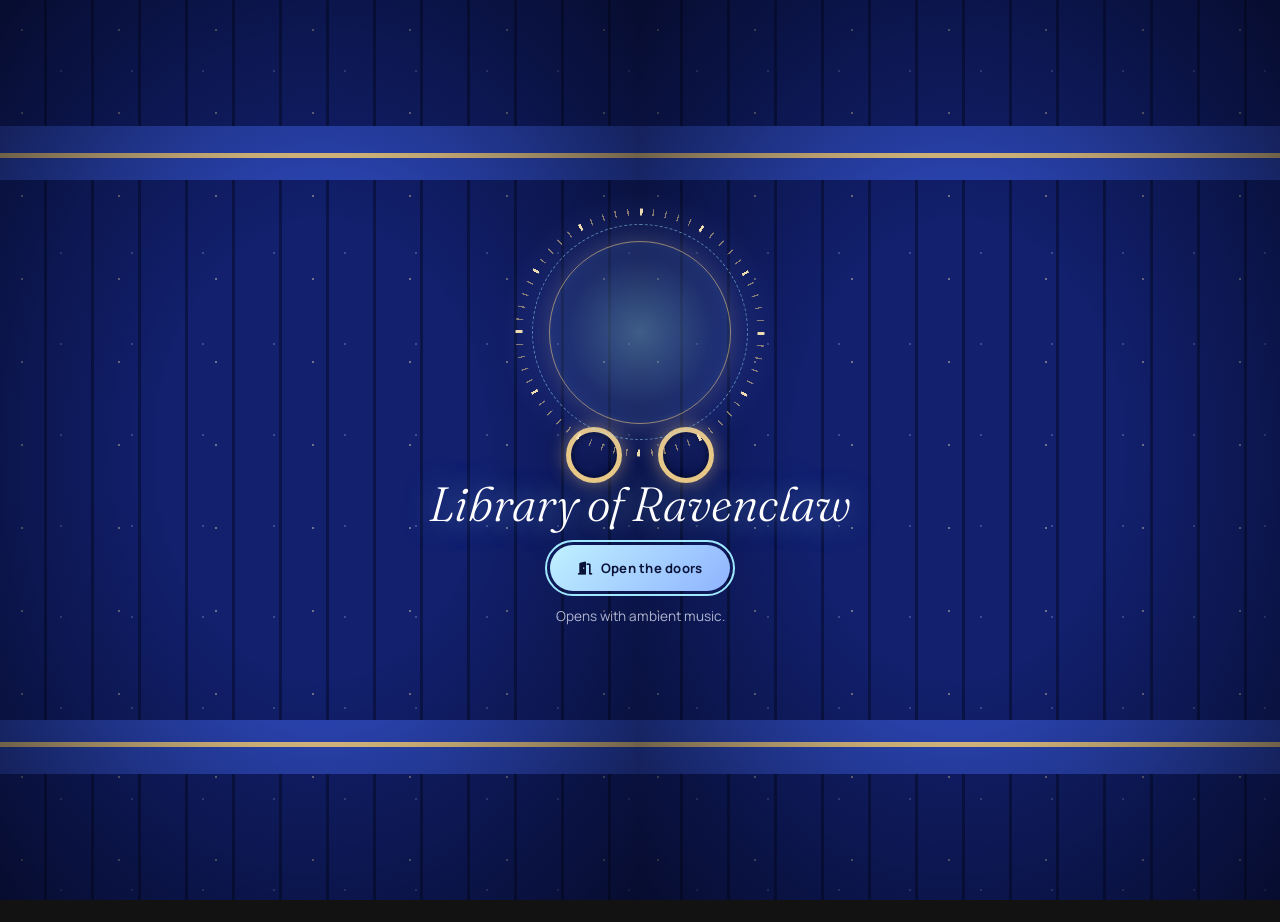
==== commit 6613d2a9: "Update index.html" ====
--- a/index.html
+++ b/index.html
@@ -19,7 +19,7 @@
 body.home #stars{z-index:2}
 .scene{position:fixed;inset:0;z-index:1;overflow:hidden;perspective:700px;perspective-origin:50% 46%;background:#04061a}
 .dolly,.hall{position:absolute;inset:0;transform-style:preserve-3d}
-.dolly{transform:translateZ(120px);transition:transform 6s cubic-bezier(.22,.7,.2,1);will-change:transform}
+.dolly{transform:translateZ(120px);transition:transform 7.5s cubic-bezier(.25,.55,.2,1);will-change:transform}
 .in .dolly{transform:translateZ(520px)}
 .hall{transform-origin:50% 50% -1000px;transition:transform .7s ease-out}
 .p{position:absolute;left:50%;top:50%;background-color:#080b24}
@@ -40,33 +40,54 @@
 .vig{position:absolute;inset:0;pointer-events:none;background:radial-gradient(ellipse at 50% 46%,transparent 32%,rgba(2,3,12,.88) 100%)}
 .rays{position:absolute;inset:0;pointer-events:none;mix-blend-mode:screen;opacity:.55;background:linear-gradient(104deg,transparent 30%,rgba(159,232,255,.1) 34%,transparent 40%),linear-gradient(110deg,transparent 42%,rgba(159,232,255,.08) 47%,transparent 55%),linear-gradient(98deg,transparent 58%,rgba(233,201,135,.09) 62%,transparent 68%);animation:drift 14s ease-in-out infinite alternate}
 @keyframes drift{to{transform:translateX(3%) skewX(-2deg)}}
-.hall-ui{position:relative;z-index:5;opacity:0;transform:translateY(14px);transition:opacity 1.8s 2.2s,transform 1.8s 2.2s}
-.in .hall-ui{opacity:1;transform:none}
+.hall-ui{position:relative;z-index:5}
 .hall-ui::before{content:'';position:fixed;inset:0;z-index:-1;pointer-events:none;background:radial-gradient(ellipse 62% 58% at 50% 48%,rgba(4,6,26,.8),rgba(4,6,26,.4) 62%,transparent 82%)}
 .hall-ui .hp-hero>*{animation:none}
-.hall-ui .halo{width:clamp(96px,17vmin,150px);margin-bottom:22px}
 .hall-ui .hp-mega{font-size:clamp(3rem,11vw,7.5rem)}
-.snd{position:fixed;top:14px;right:14px;z-index:61;width:44px;height:44px;border-radius:50%;border:1px solid var(--line);background:rgba(10,16,52,.66);backdrop-filter:blur(14px);-webkit-backdrop-filter:blur(14px);color:#d9f6ff;font-size:1rem;cursor:pointer;opacity:0;pointer-events:none;transition:opacity 1s 2.4s}
+.snd{position:fixed;top:14px;right:14px;z-index:61;width:44px;height:44px;border-radius:50%;border:1px solid var(--line);background:rgba(10,16,52,.66);backdrop-filter:blur(14px);-webkit-backdrop-filter:blur(14px);color:#d9f6ff;font-size:1rem;cursor:pointer;opacity:0;pointer-events:none;transition:opacity 1s 2.8s,box-shadow .3s,border-color .3s}
 .in .snd{opacity:1;pointer-events:auto}
 .snd[aria-pressed=true]{color:#f6e3b4;box-shadow:0 0 22px rgba(233,201,135,.35)}
 .snd.attn{animation:pulse 1.6s ease-in-out infinite}
 @keyframes pulse{50%{box-shadow:0 0 0 9px rgba(159,232,255,.2)}}
 .gate{position:fixed;inset:0;z-index:120;perspective:1400px;display:grid;place-items:center;overflow:hidden}
-.door{position:absolute;top:0;bottom:0;width:50.3%;transition:transform 2.6s cubic-bezier(.6,0,.2,1);background:radial-gradient(ellipse at center,transparent 35%,rgba(2,4,20,.7)),linear-gradient(transparent 14%,#2c47b8 14% 17%,#e9c987 17% 17.6%,#2c47b8 17.6% 20%,transparent 20% 80%,#2c47b8 80% 82.4%,#e9c987 82.4% 83%,#2c47b8 83% 86%,transparent 86%),radial-gradient(circle 1.4px at 22px 30px,rgba(246,227,180,.85),transparent) 0 0/97px 83px,radial-gradient(circle 1px at 61px 71px,rgba(191,233,255,.8),transparent) 0 0/71px 91px,repeating-linear-gradient(90deg,#12206e 0 44px,#0a1448 44px 47px)}
+.door{position:absolute;top:0;bottom:0;width:50.3%;transition:transform 2.4s cubic-bezier(.5,0,.15,1);background:radial-gradient(ellipse at center,transparent 35%,rgba(2,4,20,.7)),linear-gradient(transparent 14%,#2c47b8 14% 17%,#e9c987 17% 17.6%,#2c47b8 17.6% 20%,transparent 20% 80%,#2c47b8 80% 82.4%,#e9c987 82.4% 83%,#2c47b8 83% 86%,transparent 86%),radial-gradient(circle 1.4px at 22px 30px,rgba(246,227,180,.85),transparent) 0 0/97px 83px,radial-gradient(circle 1px at 61px 71px,rgba(191,233,255,.8),transparent) 0 0/71px 91px,repeating-linear-gradient(90deg,#12206e 0 44px,#0a1448 44px 47px)}
 .dl{left:0;transform-origin:0 50%}
 .dr{right:0;transform-origin:100% 50%}
 .door::after{content:'';position:absolute;top:50%;width:46px;height:46px;margin-top:-23px;border:5px solid #e9c987;border-radius:50%;box-shadow:0 0 18px rgba(233,201,135,.5),inset 0 0 8px rgba(0,0,0,.6)}
 .dl::after{right:22px}.dr::after{left:22px}
 .gate.open .dl{transform:rotateY(78deg)}
 .gate.open .dr{transform:rotateY(-78deg)}
-.gate.open{opacity:0;transition:opacity .8s 2.5s}
+.gate.open{opacity:0;transition:opacity 1.3s 1.8s ease}
 .seal{position:relative;z-index:2;display:flex;flex-direction:column;align-items:center;gap:14px;padding:0 20px;text-align:center;transition:opacity .5s}
 .gate.open .seal{opacity:0;pointer-events:none}
-.seal img{width:clamp(92px,18vmin,140px);filter:drop-shadow(0 0 26px rgba(159,232,255,.85))}
 .g-t{font:italic 300 clamp(1.8rem,6vw,3rem)/1.1 Fraunces,serif;color:#fff;text-shadow:0 0 30px rgba(159,232,255,.5)}
 .g-n{font-size:.85rem;color:var(--text-light)}
 /* sihir tambahan */
-.hall-ui .hp-hero{padding-bottom:80px}
+.hall-ui .hp-hero>*{opacity:0;transform:translateY(22px);transition:opacity 1.5s ease,transform 1.5s cubic-bezier(.2,.7,.2,1);transition-delay:calc(1.9s + var(--k,0)*.2s)}
+.in .hall-ui .hp-hero>*{opacity:1;transform:none}
+.fast .hall-ui .hp-hero>*{transition-duration:.7s;transition-delay:calc(var(--k,0)*.08s)}
+.fast .snd,.fast .lumos,.fast .motes{transition-delay:.2s}
+.emb{--w:clamp(96px,14vmin,132px);position:relative;display:grid;place-items:center;width:var(--w);aspect-ratio:1;margin-bottom:calc(var(--w)*.55 + 16px)}
+.emb::before{content:'';position:absolute;inset:-75%;border-radius:50%;background:radial-gradient(circle,rgba(159,232,255,.34),rgba(111,140,255,.12) 40%,transparent 66%);animation:breathe 5s ease-in-out infinite alternate}
+.emb img{position:relative;width:100%;filter:drop-shadow(0 0 20px rgba(159,232,255,.8))}
+.emb i{position:absolute;border-radius:50%;pointer-events:none}
+.emb .r1{inset:-26%;border:1px solid rgba(233,201,135,.6);box-shadow:0 0 20px rgba(233,201,135,.16),inset 0 0 22px rgba(159,232,255,.14)}
+.emb .r2{inset:-40%;border:1px dashed rgba(159,232,255,.5);animation:spin 50s linear infinite}
+.emb .r3{inset:-54%;background:repeating-conic-gradient(rgba(246,227,180,.95) 0 1.2deg,transparent 1.2deg 30deg),repeating-conic-gradient(rgba(233,201,135,.55) 0 .6deg,transparent .6deg 6deg);-webkit-mask:radial-gradient(farthest-side,transparent calc(100% - 8px),#000 calc(100% - 7px) calc(100% - 1px),transparent 100%);mask:radial-gradient(farthest-side,transparent calc(100% - 8px),#000 calc(100% - 7px) calc(100% - 1px),transparent 100%);animation:spin 120s linear infinite reverse}
+.emb .orb{inset:-40%;animation:spin 16s linear infinite}
+.emb .orb::before{content:'';position:absolute;top:-4px;left:50%;width:8px;height:8px;margin-left:-4px;border-radius:50%;background:#fff;box-shadow:0 0 10px 3px rgba(159,232,255,.9),0 0 24px 7px rgba(111,140,255,.5)}
+.emb .o2{inset:-26%;animation-duration:24s;animation-direction:reverse}
+.emb .o2::before{background:#ffeec2;box-shadow:0 0 10px 3px rgba(233,201,135,.9),0 0 22px 6px rgba(233,201,135,.45)}
+@keyframes breathe{from{opacity:.65;transform:scale(.96)}to{opacity:1;transform:scale(1.04)}}
+.seal .emb{--w:clamp(88px,15vmin,120px);margin-bottom:calc(var(--w)*.55 + 6px)}
+.hall-ui .hp-tag{margin:18px 0 0;max-width:none}
+.hp-tag .kick{display:flex;align-items:center;justify-content:center;white-space:nowrap;font:700 .74rem/1 Manrope,sans-serif;letter-spacing:.24em;text-transform:uppercase;color:#e9c987;text-shadow:0 0 18px rgba(233,201,135,.4)}
+.hp-tag .kick::before,.hp-tag .kick::after{content:'';flex:none;width:clamp(18px,7vw,70px);height:1px;margin:0 10px}
+.hp-tag .kick::before{background:linear-gradient(90deg,transparent,#e9c987)}
+.hp-tag .kick::after{background:linear-gradient(270deg,transparent,#e9c987)}
+.hp-tag .ln{display:block;width:fit-content;max-width:min(30ch,86vw);margin:14px auto 0;padding:10px 20px;font:500 1.02rem/1.55 Manrope,sans-serif;color:#f3f6ff;text-wrap:balance;background:rgba(6,10,40,.62);border:1px solid rgba(233,201,135,.28);border-radius:14px;-webkit-backdrop-filter:blur(8px);backdrop-filter:blur(8px);box-shadow:0 8px 24px rgba(0,0,0,.35)}
+.snd{border-color:rgba(233,201,135,.4)}.snd:hover{box-shadow:0 0 22px rgba(159,232,255,.45)}
+.hall-ui .hp-hero{padding:56px 20px 80px}
 .scrolls{display:flex;flex-wrap:wrap;justify-content:center;gap:clamp(14px,3vw,26px);margin-top:34px;max-width:46rem}
 .sc{position:relative;display:flex;flex-direction:column;align-items:center;gap:5px;width:clamp(88px,27vw,150px);padding:20px 9px 22px;text-align:center;text-decoration:none;color:#1b2766;border-radius:3px;transform:rotate(var(--r));background:radial-gradient(circle at 18% 12%,rgba(140,100,40,.2),transparent 42%),radial-gradient(circle at 88% 84%,rgba(140,100,40,.24),transparent 46%),linear-gradient(#f6ecd0,#e4d3a6);box-shadow:inset 0 0 20px rgba(130,90,30,.4),0 16px 30px rgba(0,0,0,.6);animation:scfloat 5.5s ease-in-out infinite alternate;animation-delay:calc(var(--i)*-1.3s);transition:box-shadow .3s}
 .sc:nth-child(even){margin-top:16px}
@@ -79,7 +100,7 @@
 @keyframes scfloat{from{transform:rotate(var(--r)) translateY(0)}to{transform:rotate(calc(var(--r)*-.55)) translateY(-14px)}}
 @media(min-width:700px){.sc small{display:block}}
 @media(min-width:1000px) and (min-height:760px){.scrolls{position:absolute;inset:0;max-width:none;margin:0;pointer-events:none}.sc{position:absolute;left:var(--x);top:var(--y);bottom:var(--b);width:150px;margin:0;pointer-events:auto}}
-.lumos{position:fixed;inset:0;z-index:3;pointer-events:none;opacity:0;mix-blend-mode:screen;background:radial-gradient(circle 260px at var(--mx,50%) var(--my,42%),rgba(255,214,140,.24),rgba(159,232,255,.09) 48%,transparent 72%);transition:opacity 2s 2.2s}
+.lumos{position:fixed;inset:0;z-index:3;pointer-events:none;opacity:0;mix-blend-mode:screen;background:radial-gradient(circle 260px at var(--mx,50%) var(--my,42%),rgba(255,214,140,.24),rgba(159,232,255,.09) 48%,transparent 72%);transition:opacity 2s 2.6s}
 .in .lumos{opacity:1}
 @media(hover:none){.lumos{display:none}}
 .motes{position:fixed;inset:0;z-index:4;pointer-events:none;overflow:hidden;opacity:0;transition:opacity 2s 2.4s}
@@ -90,28 +111,25 @@
 .gate.open::before{opacity:1}
 .hall-ui .hp-mega{background-image:linear-gradient(105deg,transparent 42%,rgba(255,255,255,.95) 50%,transparent 58%),linear-gradient(#fff,#9fe8ff 70%,#6f8cff);background-size:250% 100%,100% 100%;background-repeat:no-repeat;background-position:150% 0,0 0;animation:sheen 7s 3.4s ease-in-out infinite}
 @keyframes sheen{0%,60%{background-position:150% 0,0 0}100%{background-position:-50% 0,0 0}}
-@media(prefers-reduced-motion:reduce){.motes,.lumos{display:none}.hall-ui .hp-mega{animation:none}.dolly,.door,.hall,.hall-ui,.gate.open{transition-duration:.01s;transition-delay:0s}.cd>div,.fm,.sc,.rays{animation:none}}
+@media(prefers-reduced-motion:reduce){.motes,.lumos{display:none}.emb::before,.emb i{animation:none}.hall-ui .hp-hero>*{transition-duration:.01s;transition-delay:0s}.hall-ui .hp-mega{animation:none}.dolly,.door,.hall,.hall-ui,.gate.open{transition-duration:.01s;transition-delay:0s}.cd>div,.fm,.sc,.rays{animation:none}}
 </style>
 </head>
 <body class="home">
-<noscript><style>.gate{display:none}.hall-ui,.snd{opacity:1;pointer-events:auto}</style></noscript>
+<noscript><style>.gate{display:none}.hall-ui,.snd{opacity:1;pointer-events:auto}.hall-ui .hp-hero>*{opacity:1;transform:none}</style></noscript>
 <canvas id="stars" aria-hidden="true"></canvas><canvas id="sparks" aria-hidden="true"></canvas>
 <div class="scene" aria-hidden="true"><div class="dolly"><div class="hall" id="hall">
 <i class="p wl"></i><i class="p wr"></i><i class="p fo"></i><i class="p ce"></i><i class="p bk"><b class="win"></b></i>
 </div></div><div class="rays"></div><div class="vig"></div></div>
 <div class="lumos" id="lum" aria-hidden="true"></div>
 <audio id="bgm" loop preload="none"></audio>
-<header class="hp-nav">
-<a class="hp-brand" href="/" aria-label="House of Ravenclaw home"><img src="https://lh3.googleusercontent.com/d/1eQXRQppRAoOD6T9FLiRMVJSaHZSZ1E-a=w80" alt=""><span>HOUSE OF RAVENCLAW</span></a>
-</header>
 <button type="button" class="snd" id="snd" aria-pressed="false" aria-label="Music" title="Music on / off"><i class="fa-solid fa-volume-xmark"></i></button>
 <main class="hall-ui" id="ui">
 <section class="hp-hero">
-<span class="halo"><img class="hp-crest" src="https://lh3.googleusercontent.com/d/1itBW7VYne3TZcKNmiia7X2HxGn-LSD33=w512" alt="Ravenclaw crest"></span>
-<p class="hp-motto">Wit beyond measure is man’s greatest treasure</p>
-<h1 class="hp-h hp-mega">Ravenclaw</h1>
-<p class="hp-tag">The Academic Library. Class scrolls, schedules and reports, all in one tower.</p>
-<nav class="scrolls" aria-label="Library sections">
+<span class="emb" style="--k:0"><i class="rg r1"></i><i class="rg r2"></i><i class="rg r3"></i><i class="orb"></i><i class="orb o2"></i><img src="https://lh3.googleusercontent.com/d/1itBW7VYne3TZcKNmiia7X2HxGn-LSD33=w512" alt="Ravenclaw crest"></span>
+<p class="hp-motto" style="--k:1">Wit beyond measure is man’s greatest treasure</p>
+<h1 class="hp-h hp-mega" style="--k:2">Ravenclaw</h1>
+<p class="hp-tag" style="--k:3"><span class="kick">The Academic Library</span><span class="ln">Schedules, class scrolls and reports, together in one tower.</span></p>
+<nav class="scrolls" aria-label="Library sections" style="--k:4">
 <a class="sc" href="/library.html" style="--i:0;--r:-7deg;--x:6%;--y:12%"><span class="sl"><i class="fa-solid fa-book-open"></i></span><b>Library</b><small>Class scrolls, shelved by day</small></a>
 <a class="sc" href="/classes.html" style="--i:1;--r:5deg;--x:80%;--y:9%"><span class="sl"><i class="fa-solid fa-scroll"></i></span><b>Class Information</b><small>Schedules, tasks and replacement classes</small></a>
 <a class="sc" href="/reports.html" style="--i:2;--r:6deg;--x:5%;--b:8%"><span class="sl"><i class="fa-solid fa-shield-halved"></i></span><b>Academic Reports</b><small>Your monthly report scrolls</small></a>
@@ -123,7 +141,7 @@
 <div class="gate" id="gate" role="dialog" aria-modal="true" aria-label="Enter the library">
 <div class="door dl"></div><div class="door dr"></div>
 <div class="seal">
-<img src="https://lh3.googleusercontent.com/d/1itBW7VYne3TZcKNmiia7X2HxGn-LSD33=w256" alt="">
+<span class="emb"><i class="rg r1"></i><i class="rg r2"></i><i class="rg r3"></i><i class="orb"></i><i class="orb o2"></i><img src="https://lh3.googleusercontent.com/d/1itBW7VYne3TZcKNmiia7X2HxGn-LSD33=w256" alt=""></span>
 <p class="g-t">Library of Ravenclaw</p>
 <button type="button" class="hp-btn solid" id="open"><i class="fa-solid fa-door-open"></i> Open the doors</button>
 <p class="g-n">Opens with ambient music.</p>
@@ -170,7 +188,7 @@
 const mo = document.createElement('div'); mo.className = 'motes'; mo.setAttribute('aria-hidden', 'true');
 for (let i = 0, M = innerWidth < 700 ? 14 : 26; i < M; i++) { const m = document.createElement('i'); m.className = 'mt'; m.style.cssText = '--x:' + (R() * 100).toFixed(1) + '%;--s:' + (2 + R() * 3).toFixed(1) + 'px;--d:' + (9 + R() * 10).toFixed(1) + 's;--w:-' + (R() * 14).toFixed(1) + 's;--dx:' + ((R() - .5) * 160).toFixed(0) + 'px'; mo.appendChild(m); }
 document.body.appendChild(mo);
-const lock = function (v) { document.querySelectorAll('.hall-ui,.hp-nav').forEach(function (e) { e.inert = v; }); };
+const lock = function (v) { document.querySelectorAll('.hall-ui').forEach(function (e) { e.inert = v; }); };
 const pref = function () { try { return localStorage.getItem('rc:music') !== 'off'; } catch (e) { return true; } };
 const save = function (v) { try { localStorage.setItem('rc:music', v ? 'on' : 'off'); } catch (e) {} };
 let on = false, timer = 0;
@@ -190,13 +208,13 @@
 a.src = MUSIC;
 function enter(instant) {
 body.classList.add('in'); lock(false);
-if (instant) { gate.remove(); } else { gate.classList.add('open'); setTimeout(function () { gate.remove(); }, still ? 50 : 3400); }
+if (instant) { gate.remove(); } else { gate.classList.add('open'); setTimeout(function () { gate.remove(); }, still ? 50 : 3300); }
 try { sessionStorage.setItem('rc:in', '1'); } catch (e) {}
 if (pref()) play(); else paint(false);
 }
 lock(true);
 let seen = false; try { seen = sessionStorage.getItem('rc:in') === '1'; } catch (e) {}
-if (seen) { a.volume = 0; document.querySelector('.dolly').style.transition = 'none'; enter(true); }
+if (seen) { a.volume = 0; document.querySelector('.dolly').style.transition = 'none'; body.classList.add('fast'); enter(true); }
 else { $('open').addEventListener('click', function () { enter(false); }); $('open').focus(); }
 if (!still) addEventListener('pointermove', function (e) {
 if (e.pointerType === 'touch') return;
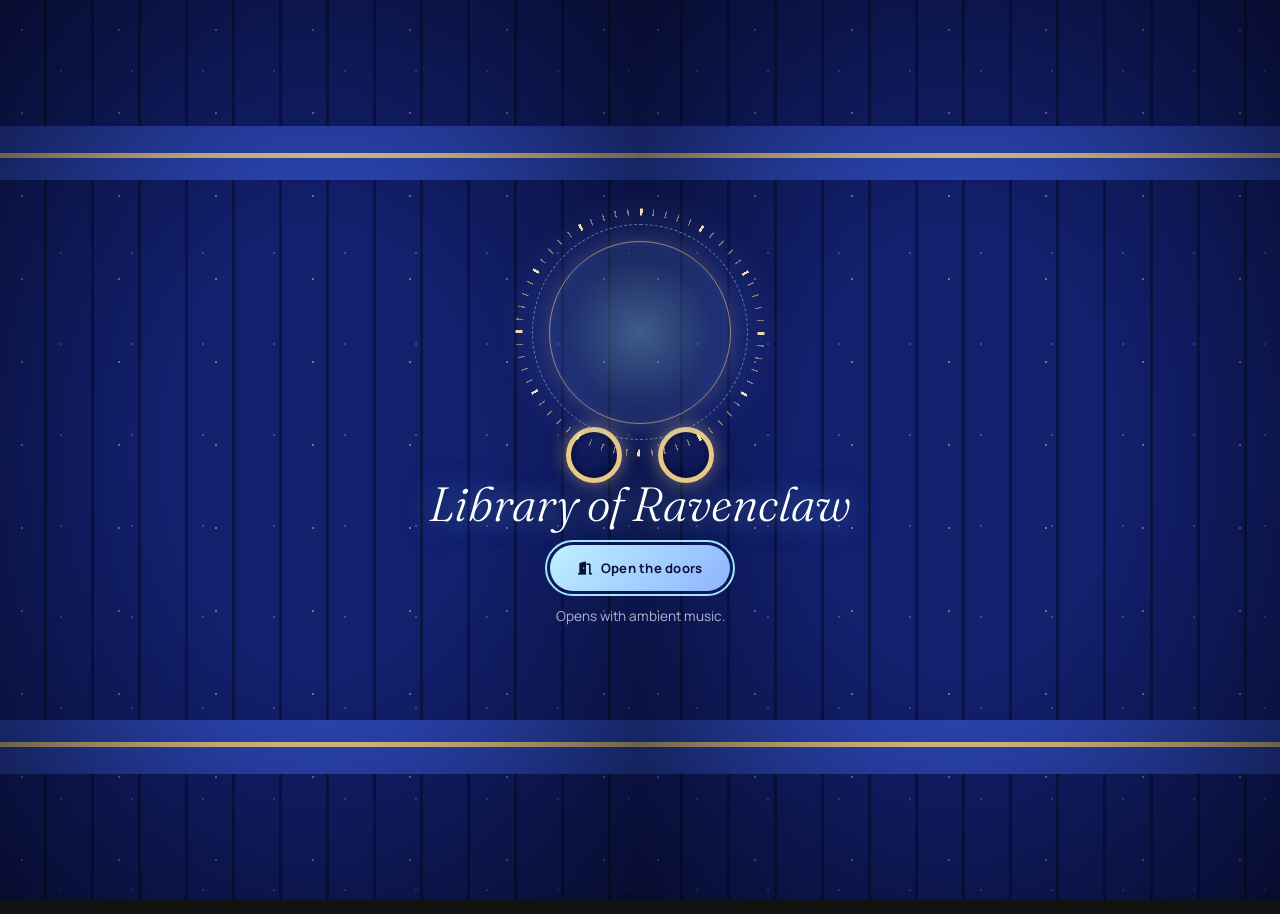
==== commit 930b688f: "Update index.html" ====
--- a/index.html
+++ b/index.html
@@ -63,6 +63,9 @@
 .g-t{font:italic 300 clamp(1.8rem,6vw,3rem)/1.1 Fraunces,serif;color:#fff;text-shadow:0 0 30px rgba(159,232,255,.5)}
 .g-n{font-size:.85rem;color:var(--text-light)}
 /* sihir tambahan */
+.in .sc{opacity:1;translate:none;scale:1}
+.fast .sc{--sd:.15s}
+.hall-ui .hp-hero>nav.scrolls{opacity:1;transform:none;transition:none}
 .hall-ui .hp-hero>*{opacity:0;transform:translateY(22px);transition:opacity 1.5s ease,transform 1.5s cubic-bezier(.2,.7,.2,1);transition-delay:calc(1.9s + var(--k,0)*.2s)}
 .in .hall-ui .hp-hero>*{opacity:1;transform:none}
 .fast .hall-ui .hp-hero>*{transition-duration:.7s;transition-delay:calc(var(--k,0)*.08s)}
@@ -89,7 +92,7 @@
 .snd{border-color:rgba(233,201,135,.4)}.snd:hover{box-shadow:0 0 22px rgba(159,232,255,.45)}
 .hall-ui .hp-hero{padding:56px 20px 80px}
 .scrolls{display:flex;flex-wrap:wrap;justify-content:center;gap:clamp(14px,3vw,26px);margin-top:34px;max-width:46rem}
-.sc{position:relative;display:flex;flex-direction:column;align-items:center;gap:5px;width:clamp(88px,27vw,150px);padding:20px 9px 22px;text-align:center;text-decoration:none;color:#1b2766;border-radius:3px;transform:rotate(var(--r));background:radial-gradient(circle at 18% 12%,rgba(140,100,40,.2),transparent 42%),radial-gradient(circle at 88% 84%,rgba(140,100,40,.24),transparent 46%),linear-gradient(#f6ecd0,#e4d3a6);box-shadow:inset 0 0 20px rgba(130,90,30,.4),0 16px 30px rgba(0,0,0,.6);animation:scfloat 5.5s ease-in-out infinite alternate;animation-delay:calc(var(--i)*-1.3s);transition:box-shadow .3s}
+.sc{position:relative;display:flex;flex-direction:column;align-items:center;gap:5px;width:clamp(88px,27vw,150px);padding:20px 9px 22px;text-align:center;text-decoration:none;color:#1b2766;border-radius:3px;transform:rotate(var(--r));background:radial-gradient(circle at 18% 12%,rgba(140,100,40,.2),transparent 42%),radial-gradient(circle at 88% 84%,rgba(140,100,40,.24),transparent 46%),linear-gradient(#f6ecd0,#e4d3a6);box-shadow:inset 0 0 20px rgba(130,90,30,.4),0 16px 30px rgba(0,0,0,.6);animation:scfloat 5.5s ease-in-out infinite alternate;animation-delay:calc(var(--i)*-1.3s);opacity:0;translate:0 46px;scale:.82;transition:box-shadow .3s,opacity 1s calc(var(--sd,2.7s) + var(--i)*.15s) ease,translate 1.2s calc(var(--sd,2.7s) + var(--i)*.15s) cubic-bezier(.2,.9,.25,1.12),scale 1.2s calc(var(--sd,2.7s) + var(--i)*.15s) cubic-bezier(.2,.9,.25,1.12)}
 .sc:nth-child(even){margin-top:16px}
 .sc::before,.sc::after{content:'';position:absolute;left:-5px;right:-5px;height:13px;border-radius:7px;background:linear-gradient(#a98a4e,#f3e4b8 42%,#c9aa63 72%,#7d5f28);box-shadow:0 3px 6px rgba(0,0,0,.45)}
 .sc::before{top:-7px}.sc::after{bottom:-7px}
@@ -111,17 +114,16 @@
 .gate.open::before{opacity:1}
 .hall-ui .hp-mega{background-image:linear-gradient(105deg,transparent 42%,rgba(255,255,255,.95) 50%,transparent 58%),linear-gradient(#fff,#9fe8ff 70%,#6f8cff);background-size:250% 100%,100% 100%;background-repeat:no-repeat;background-position:150% 0,0 0;animation:sheen 7s 3.4s ease-in-out infinite}
 @keyframes sheen{0%,60%{background-position:150% 0,0 0}100%{background-position:-50% 0,0 0}}
-@media(prefers-reduced-motion:reduce){.motes,.lumos{display:none}.emb::before,.emb i{animation:none}.hall-ui .hp-hero>*{transition-duration:.01s;transition-delay:0s}.hall-ui .hp-mega{animation:none}.dolly,.door,.hall,.hall-ui,.gate.open{transition-duration:.01s;transition-delay:0s}.cd>div,.fm,.sc,.rays{animation:none}}
+@media(prefers-reduced-motion:reduce){.motes,.lumos{display:none}.sc{transition:none}.emb::before,.emb i{animation:none}.hall-ui .hp-hero>*{transition-duration:.01s;transition-delay:0s}.hall-ui .hp-mega{animation:none}.dolly,.door,.hall,.hall-ui,.gate.open{transition-duration:.01s;transition-delay:0s}.cd>div,.fm,.sc,.rays{animation:none}}
 </style>
 </head>
 <body class="home">
-<noscript><style>.gate{display:none}.hall-ui,.snd{opacity:1;pointer-events:auto}.hall-ui .hp-hero>*{opacity:1;transform:none}</style></noscript>
+<noscript><style>.gate{display:none}.hall-ui,.snd{opacity:1;pointer-events:auto}.hall-ui .hp-hero>*{opacity:1;transform:none}.sc{opacity:1;translate:none;scale:1}</style></noscript>
 <canvas id="stars" aria-hidden="true"></canvas><canvas id="sparks" aria-hidden="true"></canvas>
 <div class="scene" aria-hidden="true"><div class="dolly"><div class="hall" id="hall">
 <i class="p wl"></i><i class="p wr"></i><i class="p fo"></i><i class="p ce"></i><i class="p bk"><b class="win"></b></i>
 </div></div><div class="rays"></div><div class="vig"></div></div>
 <div class="lumos" id="lum" aria-hidden="true"></div>
-<audio id="bgm" loop preload="none"></audio>
 <button type="button" class="snd" id="snd" aria-pressed="false" aria-label="Music" title="Music on / off"><i class="fa-solid fa-volume-xmark"></i></button>
 <main class="hall-ui" id="ui">
 <section class="hp-hero">
@@ -149,13 +151,12 @@
 </div>
 <script src="/config.js"></script>
 <script src="/library.js"></script>
+<script src="/rc-music.js"></script>
 <script>
 (function () {
 'use strict';
-// Ubah nama file musik di sini kalau file-nya diganti namanya.
-const MUSIC = '/Harry%20Potter%20Ambient%20Music%20_%20Hogwarts%20_%20Relaxing%20Studying%20Sleeping_128k%20(1).m4a';
 const $ = function (id) { return document.getElementById(id); };
-const a = $('bgm'), snd = $('snd'), hall = $('hall'), gate = $('gate'), lum = $('lum'), body = document.body;
+const hall = $('hall'), gate = $('gate'), lum = $('lum'), body = document.body;
 const still = matchMedia('(prefers-reduced-motion: reduce)').matches;
 let seed = 7;
 const R = function () { return (seed = seed * 16807 % 2147483647) / 2147483647; };
@@ -189,32 +190,15 @@
 for (let i = 0, M = innerWidth < 700 ? 14 : 26; i < M; i++) { const m = document.createElement('i'); m.className = 'mt'; m.style.cssText = '--x:' + (R() * 100).toFixed(1) + '%;--s:' + (2 + R() * 3).toFixed(1) + 'px;--d:' + (9 + R() * 10).toFixed(1) + 's;--w:-' + (R() * 14).toFixed(1) + 's;--dx:' + ((R() - .5) * 160).toFixed(0) + 'px'; mo.appendChild(m); }
 document.body.appendChild(mo);
 const lock = function (v) { document.querySelectorAll('.hall-ui').forEach(function (e) { e.inert = v; }); };
-const pref = function () { try { return localStorage.getItem('rc:music') !== 'off'; } catch (e) { return true; } };
-const save = function (v) { try { localStorage.setItem('rc:music', v ? 'on' : 'off'); } catch (e) {} };
-let on = false, timer = 0;
-function paint(v) { on = v; snd.setAttribute('aria-pressed', v); snd.firstElementChild.className = 'fa-solid ' + (v ? 'fa-volume-high' : 'fa-volume-xmark'); snd.classList.remove('attn'); }
-function fade(to, ms) {
-clearInterval(timer); const from = a.volume, t0 = performance.now();
-timer = setInterval(function () { const k = Math.min(1, (performance.now() - t0) / ms); a.volume = from + (to - from) * k; if (k === 1) { clearInterval(timer); if (!to) a.pause(); } }, 50);
-}
-function play() {
-a.volume = 0;
-return a.play().then(function () { paint(true); fade(.45, 3500); }, function () { paint(false); snd.classList.add('attn'); });
-}
-snd.addEventListener('click', function () {
-if (on) { save(false); paint(false); fade(0, 600); } else { save(true); play(); }
-});
-document.addEventListener('visibilitychange', function () { if (!on) return; if (document.hidden) a.pause(); else a.play().catch(function () {}); });
-a.src = MUSIC;
 function enter(instant) {
 body.classList.add('in'); lock(false);
 if (instant) { gate.remove(); } else { gate.classList.add('open'); setTimeout(function () { gate.remove(); }, still ? 50 : 3300); }
 try { sessionStorage.setItem('rc:in', '1'); } catch (e) {}
-if (pref()) play(); else paint(false);
+if (window.RCMusic) RCMusic.enter();
 }
 lock(true);
 let seen = false; try { seen = sessionStorage.getItem('rc:in') === '1'; } catch (e) {}
-if (seen) { a.volume = 0; document.querySelector('.dolly').style.transition = 'none'; body.classList.add('fast'); enter(true); }
+if (seen) { document.querySelector('.dolly').style.transition = 'none'; body.classList.add('fast'); enter(true); }
 else { $('open').addEventListener('click', function () { enter(false); }); $('open').focus(); }
 if (!still) addEventListener('pointermove', function (e) {
 if (e.pointerType === 'touch') return;
